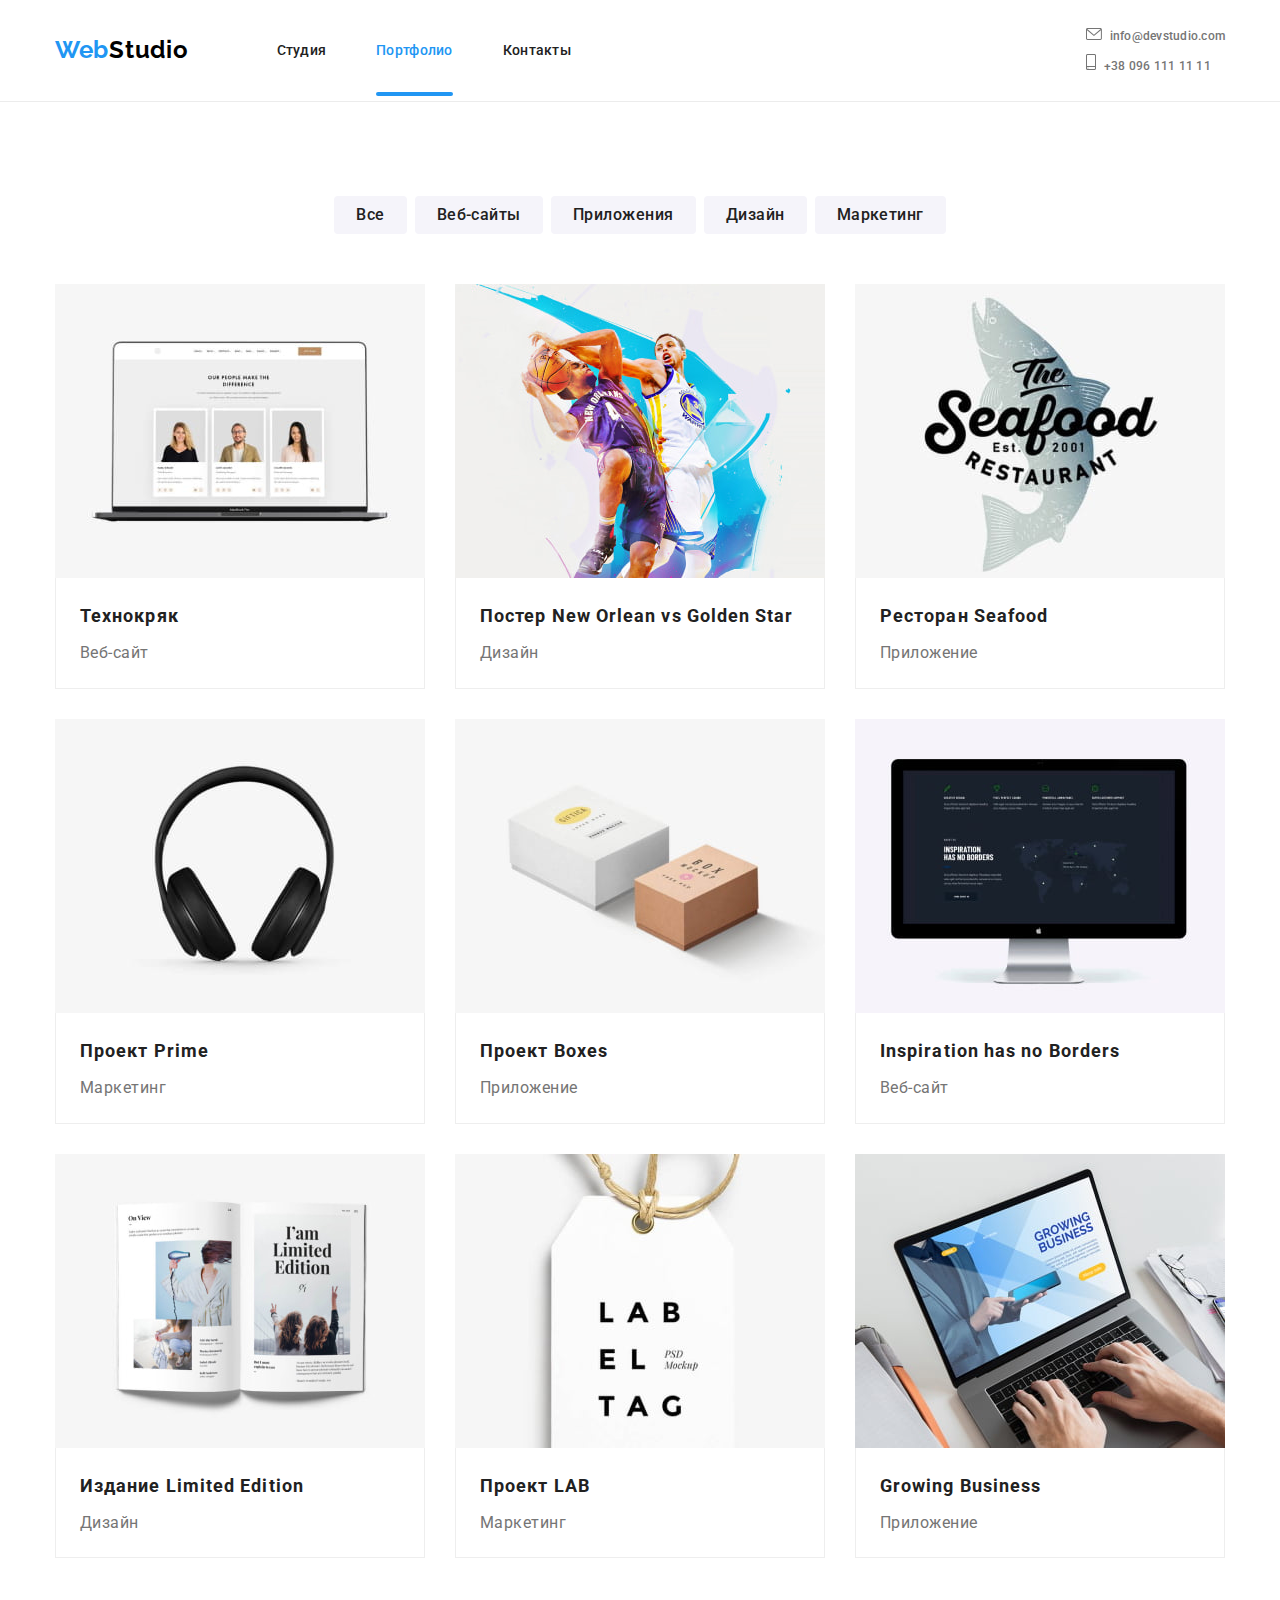
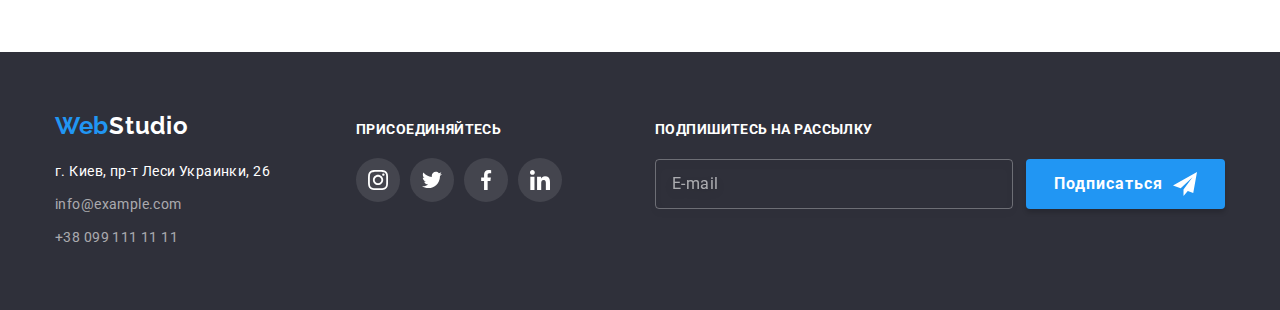
==== portfolio.html @ 7171bb5f "ададаптив и мобильное меню в header" ====
<!DOCTYPE html>
<html lang="ru">

<head>
    <meta charset="UTF-8">
    <meta http-equiv="X-UA-Compatible" content="IE=edge">
    <meta name="viewport" content="width=device-width, initial-scale=1.0">
    <title>WebStudio</title>
    <link rel="preconnect" href="https://fonts.gstatic.com">
    <link
        href="https://fonts.googleapis.com/css2?family=Oleo+Script&family=Raleway:wght@700&family=Roboto:wght@400;500;700;900&display=swap"
        rel="stylesheet">
    <link rel="stylesheet" href="https://cdnjs.cloudflare.com/ajax/libs/modern-normalize/1.0.0/modern-normalize.min.css" />
    <!-- <link rel="stylesheet" href="./css/normalize.css"> -->
    <!-- <link rel="stylesheet" href="./css/style.css"> -->
    <link rel="stylesheet" href="./css/main.min.css">
</head>

<body>
    <header class="header">
        <div class="container header__container">
            <nav class="header__nav">
                <a class="logo header__logo logo_theme_light link" href="/"><span class="logo__blue-part">Web</span>Studio</a>
                <ul class="menu list">
                    <li class="menu__item"><a class="menu__link link" href="./index.html">Студия</a></li>
                    <li class="menu__item"><a class="menu__link link menu__link_current" href="">Портфолио</a></li>
                    <li class="menu__item"><a class="menu__link link" href="">Контакты</a></li>
                </ul>
            </nav>
            <ul class="contacts list">
                <li class="contacts__item"><a class="contacts__mail-link link" href="mailto:info@devstudio.com">
                        <svg class="contacts__envelope-icon" width="16" height="12">
                            <use href="./img/sprite.svg#icon-envelope"></use>
                        </svg>info@devstudio.com</a>
                </li>
    
                <li class="contacts__item"><a class="contacts__tel-link link" href="tel:+380961111111">
                        <svg class="contacts__smartphone-icon" width="10" height="16px">
                            <use href="./img/sprite.svg#icon-smartphone"></use>
                        </svg>+38 096 111 11 11</a>
                </li>
            </ul>
        </div>
    </header>
    <main>
        <section class="portfolio-section section">
            <div class="container">
                <h1 class="visually-hidden">Наши работы</h1>
                <ul class="filtr-section-list list">
                    <li class="filtr-section-item"><button class="filtr-btn" type="button">Все</button></li>
                    <li class="filtr-section-item"><button class="filtr-btn" type="button">Веб-сайты</button></li>
                    <li class="filtr-section-item"><button class="filtr-btn" type="button">Приложения</button></li>
                    <li class="filtr-section-item"><button class="filtr-btn" type="button">Дизайн</button></li>
                    <li class="filtr-section-item"><button class="filtr-btn" type="button">Маркетинг</button></li>
                </ul>
                <ul class="portfolio-list list">
                    <li class="portfolio-item">                                        
                        <a class="portfolio-card-link link" href="">
                            <!--OVERLAY-->
                                <div class="portfolio-img-wrapper">
                                    <img class="portfolio-img" src="./img/laptopO.jpg" alt="laptop" width="370">
                                    <p class="overlay">Технокряк это современная площадка распространения коронавируса. Компании используют эту платформу для цифрового
                                    шпионажа и атак на защищённые сервера конкурентов.</p>
                                </div>
                                    <div class="portfolio-img-content">
                                        <h2 class="portfolio-img-title">Технокряк</h2>
                                        <p class="portfolio-img-text">Веб-сайт</p>
                                    </div>
                        </a>
                    </li>
                    <li class="portfolio-item">
                        <a class="portfolio-card-link link" href="">
                            <!--OVERLAY-->
                                <div class="portfolio-img-wrapper">
                                    <img class="portfolio-img" src="./img/basketO.jpg" alt="basketball" width="370">
                                    <p class="overlay">Технокряк это современная площадка распространения коронавируса. Компании используют эту платформу
                                    для цифрового шпионажа и атак на защищённые сервера конкурентов.</p>
                                </div>
                                    <div class="portfolio-img-content">
                                        <h2 class="portfolio-img-title">Постер New Orlean vs Golden Star</h2>
                                        <p class="portfolio-img-text">Дизайн</p>
                                    </div>
                        </a>
                    </li>
                    <li class="portfolio-item">
                        <a class="portfolio-card-link link" href="">
                            <!--OVERLAY-->
                                <div class="portfolio-img-wrapper">
                                    <img class="portfolio-img" src="./img/seafoodO.jpg" alt="restaurant seeafood" width="370">
                                    <p class="overlay">Технокряк это современная площадка распространения коронавируса. Компании используют эту платформу
                                        для цифрового шпионажа и атак на защищённые сервера конкурентов.</p>
                                </div>
                                    <div class="portfolio-img-content">
                                        <h2 class="portfolio-img-title">Ресторан Seafood</h2>
                                        <p class="portfolio-img-text">Приложение</p>
                                    </div>
                        </a>
                    </li>
                    <li class="portfolio-item">
                        <a class="portfolio-card-link link" href="">
                            <!--OVERLAY-->
                            <div class="portfolio-img-wrapper">
                                <img class="portfolio-img" src="./img/earphonesO.jpg" alt="earphones" width="370">
                                <p class="overlay">Технокряк это современная площадка распространения коронавируса. Компании используют эту платформу
                                    для цифрового шпионажа и атак на защищённые сервера конкурентов.</p>
                            </div>
                                <div class="portfolio-img-content">
                                    <h2 class="portfolio-img-title">Проект Prime</h2>
                                    <p class="portfolio-img-text">Маркетинг</p>
                                </div>
                        </a>
                    </li>
                    <li class="portfolio-item">
                        <a class="portfolio-card-link link" href="">
                            <!--OVERLAY-->
                            <div class="portfolio-img-wrapper">
                                <img class="portfolio-img" src="./img/box_projectO.jpg" alt="boxes" width="370">
                                <p class="overlay">Технокряк это современная площадка распространения коронавируса. Компании используют эту платформу
                                    для цифрового шпионажа и атак на защищённые сервера конкурентов.</p>
                            </div>
                                <div class="portfolio-img-content">
                                    <h2 class="portfolio-img-title">Проект Boxes</h2>
                                    <p class="portfolio-img-text">Приложение</p>
                                </div>
                        </a>
                    </li>
                    <li class="portfolio-item">
                        <a class="portfolio-card-link link" href="">
                            <!--OVERLAY-->
                            <div class="portfolio-img-wrapper">
                                <img class="portfolio-img" src="./img/monitorO.jpg" alt="monitor" width="370">
                                <p class="overlay">Технокряк это современная площадка распространения коронавируса. Компании используют эту платформу
                                    для цифрового шпионажа и атак на защищённые сервера конкурентов.</p>
                            </div>
                                <div class="portfolio-img-content">
                                    <h2 class="portfolio-img-title">Inspiration has no Borders</h2>
                                    <p class="portfolio-img-text">Веб-сайт</p>
                                </div>
                        </a>
                    </li>
                    <li class="portfolio-item">
                        <a class="portfolio-card-link link" href="">
                            <!--OVERLAY-->
                            <div class="portfolio-img-wrapper">
                                <img class="portfolio-img" src="./img/bookO.jpg" alt="book" width="370">
                                <p class="overlay">Технокряк это современная площадка распространения коронавируса. Компании используют эту платформу
                                    для цифрового шпионажа и атак на защищённые сервера конкурентов.</p>
                            </div>
                                <div class="portfolio-img-content">
                                    <h2 class="portfolio-img-title">Издание Limited Edition</h2>
                                    <p class="portfolio-img-text">Дизайн</p>
                                </div>
                        </a>
                    </li>
                    <li class="portfolio-item">
                        <a class="portfolio-card-link link" href="">
                            <!--OVERLAY-->
                            <div class="portfolio-img-wrapper">
                                <img class="portfolio-img" src="./img/labelO.jpg" alt="lable" width="370">
                                <p class="overlay">Технокряк это современная площадка распространения коронавируса. Компании используют эту платформу
                                    для цифрового шпионажа и атак на защищённые сервера конкурентов.</p>
                            </div>
                                <div class="portfolio-img-content">
                                    <h2 class="portfolio-img-title">Проект LAB</h2>
                                    <p class="portfolio-img-text">Маркетинг</p>
                                </div>
                        </a>
                    </li>
                    <li class="portfolio-item">
                        <a class="portfolio-card-link link" href="">
                            <!--OVERLAY-->
                            <div class="portfolio-img-wrapper">
                                <img class="portfolio-img" src="./img/laptop_typingO.jpg" alt="typing on laptop" width="370">
                                <p class="overlay">Технокряк это современная площадка распространения коронавируса. Компании используют эту платформу
                                    для цифрового шпионажа и атак на защищённые сервера конкурентов.</p>
                            </div>
                                <div class="portfolio-img-content">
                                    <h2 class="portfolio-img-title">Growing Business</h2>
                                    <p class="portfolio-img-text">Приложение</p>
                                </div>
                        </a>
                    </li>
                </ul>
            </div>
        </section>                     
    </main>
    <footer class="footer">
        <div class="footer__container container">
            <div class="footer__contacts">
                <a class="logo footer__logo logo_theme_dark link" href="/"><span class="logo__blue-part">Web</span>Studio</a>
                <address>
                    <p class="footer__adress-text">г. Киев, пр-т Леси Украинки, 26</p>
                    <ul class="list">
                        <li class="footer__list-item">
                            <a class="footer__contact-link link"
                                href="mailto:info@example.com">info@example.com</a>
                        </li>
                        <li class="footer-list-item">
                            <a class="footer__contact-link link" href="tel:+380991111111">+38 099 111 11 11</a>
                        </li>
                    </ul>
                </address>
            </div>
            <div class="footer__social-contacts">
                <p class="footer__join-text">Присоединяйтесь</p>
                <ul class="social-contacts  list">
                    <li class="social-contacts__item">
                        <a href="#" class="social-contacts__link social-contacts__link_theme_dark link">
                            <svg class="social-contacts__icon social-contacts__icon_theme_dark" width="20" height="20">
                                <use href="./img/sprite.svg#icon-instagram"></use>
                            </svg>
                        </a>
                    </li>
                    <li class="social-contacts__item">
                        <a href="#" class="social-contacts__link social-contacts__link_theme_dark link">
                            <svg class="social-contacts__icon social-contacts__icon_theme_dark" width="20" height="20">
                                <use href="./img/sprite.svg#icon-twitter"></use>
                            </svg>
                        </a>
                    </li>
                    <li class="social-contacts__item">
                        <a href="#" class="social-contacts__link social-contacts__link_theme_dark link">
                            <svg class="social-contacts__icon social-contacts__icon_theme_dark" width="20" height="20">
                                <use href="./img/sprite.svg#icon-facebook"></use>
                            </svg>
                        </a>
                    </li>
                    <li class="social-contacts__item">
                        <a href="#" class="social-contacts__link social-contacts__link_theme_dark link">
                            <svg class="social-contacts__icon social-contacts__icon_theme_dark" width="20" height="20">
                                <use href="./img/sprite.svg#icon-linkedin"></use>
                            </svg>
                        </a>
                    </li>
                </ul>
            </div>
            <!--FOOTER FORM-->
            <form class="footer__form">
                <div class="subscription-wraper">
                    <label class="subscription__title">Подпишитесь на рассылку
                        <input type="email" name="user-mail" class="subscription__input" placeholder="E-mail" required />
                    </label>
                </div>
                <button type="submit" class="subscription__btn">Подписаться
                    <svg class="subscription__btn-icon" width="24" height="24">
                        <use href="./img/sprite.svg#icon-send"></use>
                    </svg>
                </button>
            </form>
            <!--END FOOTER FORM-->
        </div>
    </footer>
</body>
</html>
---- css/style.css ----
/* :root {
  --main-font: "Roboto", sans-serif;
  --secondary-font: "Raleway", sans-serif;
  --main-text-color: #212121;
  --accent-color: #2196f3;
  --accent-button-backgroundcolor: #188ce8;
  --accent-background-color: #f5f4fa;
  --secondary-color: #ffffff;
  --secondary-gray-color: #757575;
  --icons-color: #afb1b8;
  --transition-duration: 250ms;
  --timing-function: cubic-bezier(0.4, 0, 0.2, 1);
} */
/* h1,
h2,
h3,
h4,
h5,
h6,
p {
  margin-top: 0;
  margin-bottom: 0;
}
ul,
ol {
  margin-top: 0;
  margin-bottom: 0;
  padding-left: 0;
}
img {
  display: block;
}
.list {
  list-style: none;
}
.link {
  text-decoration: none;
  display: inline-block;
} */
/* .container {
  width: 1200px;
  padding-left: 15px;
  padding-right: 15px;
  margin: 0 auto;
}
.section {
  padding-top: 94px;
  padding-bottom: 94px;
}

body {
  font-family: var(--main-font);
  color: var(--main-text-color);
} */

/* ========================== COMPONENTS ================ */
/* .common-title {
  font-weight: 700;
  font-size: 36px;
  line-height: 1.16;
  text-align: center;
  letter-spacing: 0.03em;
}
.visually-hidden {
  position: absolute;
  width: 1px;
  height: 1px;
  margin: -1px;
  border: 0;
  padding: 0;

  white-space: nowrap;
  clip-path: inset(100%);
  clip: rect(0 0 0 0);
  overflow: hidden;
} */
/* .social-list {
  display: flex;
  justify-content: space-between;
}
.social-list-icon {
  fill: var(--icons-color);
  transition-property: fill;
  transition-duration: var(--transition-duration);
  transition-timing-function: var(--timing-function);
}
.social-list-link {
  display: flex;
  justify-content: center;
  align-items: center;
  width: 44px;
  height: 44px;
  background-color: var(--secondary-color);
  border-radius: 50%;
  transition-property: background-color;
  transition-duration: var(--transition-duration);
  transition-timing-function: var(--timing-function);
} 
.social-list-link:hover,
.social-list-link:focus {
  background-color: var(--accent-color);
  outline: none;
}
.social-list-link:hover .social-list-icon,
.social-list-link:focus .social-list-icon {
  fill: var(--secondary-color);
} */
/* ========================== END COMPONENTS ============ */

/* ========================== HEADER ==================== */
/* .header {
  padding-top: 24px;
  padding-bottom: 25px;
}
.header-container {
  display: flex;
  justify-content: space-between;
}
.navigation {
  display: flex;
  align-items: center;
}
.menu {
  display: flex;
}
.contacts {
  display: flex;
  align-items: center;
  margin-left: auto;
}
.logo-link {
  font-family: var(--secondary-font);
  font-weight: 700;
  font-size: 26px;
  line-height: 1.19;
  letter-spacing: 0.03em;
  color: #000000;
  margin-right: 93px;
}
.logo-link .logo-blue-part {
  color: var(--accent-color);
}
.menu-item:not(:last-child) {
  margin-right: 50px;
}
.menu-link {
  position: relative;
  font-weight: 500;
  font-size: 14px;
  line-height: 1.14;
  letter-spacing: 0.02em;
  color: var(--main-text-color);
  transition-property: color;
  transition-duration: var(--transition-duration);
  transition-timing-function: var(--timing-function);
}

.menu-link:hover,
.menu-link:focus {
  color: var(--accent-color);
  outline: none;
}

.menu-link.current {
  color: var(--accent-color);
}
.menu-link.current::after {
  position: absolute;
  display: block;
  bottom: -33px;
  content: "";
  width: 100%;
  height: 4px;
  background: var(--accent-color);
  border-radius: 2px;
}
.contacts-item:not(:last-child) {
  margin-right: 50px;
}
.envelope-icon {
  fill: currentColor;
  margin-right: 10px;
}
.smartphone-icon {
  fill: currentColor;
  margin-right: 10px;
}
.mail-link:hover .envelope-icon,
.mail-link:focus .envelope-icon,
.tel-link:hover .smartphone-icon,
.tel-link:focus .smartphone-icon {
  fill: currentColor;
}

.mail-link,
.tel-link {
  font-weight: 500;
  font-size: 14px;
  line-height: 1.14;
  letter-spacing: 0.02em;
  color: var(--secondary-gray-color);
  transition-property: color;
  transition-duration: var(--transition-duration);
  transition-timing-function: var(--timing-function);
}

.mail-link:hover,
.mail-link:focus,
.tel-link:hover,
.tel-link:focus {
  color: var(--accent-color);
  outline: none;
}
.header {
  border-bottom: 1px solid #ececec;
} */
/* ======================== END HEADER ==================== */

/* ======================== HERO ========================== */
/* .hero {
  padding-top: 200px;
  padding-bottom: 200px;
  text-align: center;
  background-color: #2f303a;
  background-image: linear-gradient(
      rgba(47, 48, 58, 0.4),
      rgba(47, 48, 58, 0.4)
    ),
    url(../img/bg.jpg);
  background-size: cover;
}
.hero-title {
  font-weight: 900;
  font-size: 44px;
  line-height: 1.36;
  text-align: center;
  letter-spacing: 0.06em;
  text-transform: uppercase;
  color: var(--secondary-color);
  margin-bottom: 30px;
}
.hero-btn {
  display: inline-block;
  font-weight: 700;
  font-size: 16px;
  line-height: 1.87;
  letter-spacing: 0.06em;
  color: var(--secondary-color);
  background-color: var(--accent-color);
  cursor: pointer;
  padding: 10px 32px;
  border: none;
  border-radius: 4px;
  transition-property: background-color;
  transition-duration: var(--transition-duration);
  transition-timing-function: var(--timing-function);
}
.hero-btn:hover,
.hero-btn:focus {
  background-color: var(--accent-button-backgroundcolor);
  outline: none;
}  */
/* =========================END HERO========================== */
/* =========================BENEFITS========================== */
/* .benefits {
  padding-top: 94px;
  padding-bottom: 93px;
}
. {
  display: flex;
  justify-content: space-between;
}
.benefits-list-icons {
  display: flex;
  justify-content: center;
  align-items: center;
  height: 120px;
  background: var(--accent-background-color);
  border-radius: 4px;
  margin-bottom: 30px;
}

.benefits-list-item {
  max-width: 270px;
}
.benefits-subtitle {
  font-weight: 700;
  font-size: 14px;
  line-height: 1.14;
  letter-spacing: 0.03em;
  text-transform: uppercase;
  color: var(--main-text-color);
  margin-bottom: 10px;
}
.text {
  font-size: 14px;
  line-height: 1.71;
  letter-spacing: 0.03em;
  color: var(--secondary-gray-color);
} */
/* =========================END BENEFITS========================== */
/* ========================= ABOUT =============================== */

/* .about-section {
  padding-bottom: 94px;
}
.about-section-title {
  margin-bottom: 48px;
}
.about-section-list {
  display: flex;
  justify-content: space-between;
}
.about-section-item-wrapper {
  position: relative;
}
.about-section-img-text {
  position: absolute;
  width: 100%;
  height: 70px;
  right: 0;
  bottom: 0;
  padding: 27px 82px;
  background: rgba(47, 48, 58, 0.8);
  font-weight: bold;
  font-size: 14px;
  line-height: 1.14;
  text-align: center;
  letter-spacing: 0.03em;
  text-transform: uppercase;
  color: var(--secondary-color);
} */
/* ========================= END ABOUT ============================= */

/* ========================= TEAM ================================== */
/* .team {
  background: var(--accent-background-color);
}
.team-list {
  display: flex;
  flex-wrap: wrap;
  margin-left: -30px;
  margin-top: -30px;
}
.team-list-item {
  flex-basis: calc((100% - 120px) / 4);
  margin-left: 30px;
  margin-top: 30px;
  box-shadow: 0px 1px 3px rgba(0, 0, 0, 0.12), 0px 1px 1px rgba(0, 0, 0, 0.14),
    0px 2px 1px rgba(0, 0, 0, 0.2);
}
.team-title {
  margin-bottom: 50px;
}
.team-list-content {
  padding-left: 32px;
  padding-right: 32px;
  padding-top: 30px;
  padding-bottom: 30px;
  text-align: center;
  background: var(--secondary-color);
  box-shadow: 0px 1px 3px rgba(0, 0, 0, 0.12), 0px 1px 1px rgba(0, 0, 0, 0.14),
    0px 2px 1px rgba(0, 0, 0, 0.2);
  border-radius: 0px 0px 4px 4px;
}
.team-name {
  font-weight: 500;
  font-size: 16px;
  line-height: 1.18;
  letter-spacing: 0.03em;
  color: var(--main-text-color);
  margin-bottom: 10px;
}
.team-position {
  font-size: 16px;
  line-height: 1.18;
  letter-spacing: 0.03em;
  color: var(--secondary-gray-color);
  margin-bottom: 16px;
} */
/* ============================= END TEAM ======================= */

/* ==============================CLIENTS========================= */
/* .clients {
  padding-top: 94px;
  padding-bottom: 89px;
}
.clients-title {
  margin-bottom: 50px;
}
.clients-list {
  display: flex;
  justify-content: space-between;
}
.client-link {
  display: flex;
  justify-content: center;
  align-items: center;
  border: 1px solid #afb1b8;
  border-radius: 4px;
  width: 170px;
  height: 92px;
  transition-property: border;
  transition-duration: var(--transition-duration);
  transition-timing-function: var(--timing-function);
}
.client-icon {
  fill: var(--icons-color);
  transition-property: fill;
  transition-duration: var(--transition-duration);
  transition-timing-function: var(--timing-function);
}
.client-link:hover,
.client-link:focus {
  border: 1px solid var(--accent-color);
  outline: none;
}
.client-link:hover .client-icon,
.client-link:focus .client-icon {
  fill: var(--accent-color);
} */

/* ============================END CLIENTS======================= */
/* ============================= FOOTER ========================= */
/* footer {
  background: #2f303a;
  padding-top: 60px;
  padding-bottom: 60px;
}
.footer-container {
  display: flex;
  align-items: baseline;
}
.footer-logo-link {
  font-family: var(--secondary-font);
  font-weight: 700;
  font-size: 26px;
  line-height: 1.19;
  letter-spacing: 0.03em;
  color: var(--secondary-color);
  display: inline-block;
  margin-bottom: 20px;
}
.footer-logo-blue-part {
  color: var(--accent-color);
}
.adress-text {
  width: 231px;
  font-style: normal;
  font-size: 14px;
  line-height: 1.71;
  letter-spacing: 0.03em;
  color: var(--secondary-color);
  margin-bottom: 9px;
}
.footer-list-item:not(:last-child) {
  margin-bottom: 9px;
}

.footer-list-item-link {
  font-style: normal;
  font-weight: 400;
  font-size: 14px;
  line-height: 1.71;
  letter-spacing: 0.03em;
  color: rgba(255, 255, 255, 0.6);
  transition-property: color;
  transition-duration: var(--transition-duration);
  transition-timing-function: var(--timing-function);
}
.footer-list-item-link:hover,
.footer-list-item-link:focus {
  color: var(--accent-color);
}
.footer-contacts {
  margin-right: 70px;
}
.join {
  width: 206px;
  height: 80px;
  margin-right: 93px;
}
.join-text {
  font-weight: 700;
  font-size: 14px;
  line-height: 1.14;
  letter-spacing: 0.03em;
  text-transform: uppercase;
  color: var(--secondary-color);
  margin-bottom: 20px;
}
.join-icon {
  fill: var(--secondary-color);
}
.join-link {
  background-color: rgba(255, 255, 255, 0.1);
}
.join-list {
  display: flex;
  justify-content: space-between;
}
.join-list-item:not(:last-child) {
  margin-right: 10px;
}

/* ==============================FOOTER FORM============================== */
/* .subscription {
  display: flex;
  justify-content: flex-start;
  align-items: flex-end;
}
.subscription-title {
  font-weight: 700;
  font-size: 14px;
  line-height: 1.14;
  letter-spacing: 0.03em;
  text-transform: uppercase;
  color: var(--secondary-color);
}
.subscription-form-input {
  width: 358px;
  height: 50px;
  border: 1px solid rgba(255, 255, 255, 0.3);
  box-sizing: border-box;
  filter: drop-shadow(0px 4px 4px rgba(0, 0, 0, 0.15));
  border-radius: 4px;
  background-color: transparent;
  font-weight: normal;
  font-size: 16px;
  line-height: 1.25;
  letter-spacing: 0.03em;
  color: rgba(255, 255, 255, 0.6);
  padding: 15px 16px;
  margin-right: 12px;
  margin-top: 20px;
  transition: border-color var(--transition-duration) var(--timing-function);
}
.subscription-form-input::placeholder {
  font-weight: 400;
  font-size: 16px;
  line-height: 1.25;
  letter-spacing: 0.03em;
  color: rgba(255, 255, 255, 0.6);
}
.subscription-form-input:focus {
  border-color: var(--accent-color);
  outline: none;
}
.subscription-btn {
  display: flex;
  align-items: center;
  width: 200px;
  height: 50px;
  background: var(--accent-color);
  box-shadow: 0px 4px 4px rgba(0, 0, 0, 0.15);
  border-radius: 4px;
  font-weight: 700;
  font-size: 16px;
  line-height: 1.88;
  letter-spacing: 0.06em;
  color: var(--secondary-color);
  border: none;
  cursor: pointer;
  padding: 10px 28px;
  transform: background-color var(--transition-duration) var(--timing-function);
}
.subscription-btn:hover,
.subscription-btn:focus {
  background-color: var(--accent-button-backgroundcolor);
}
.subscription-btn-icon {
  margin-left: 10px;
  fill: currentColor;
} */
*/
/* ============================== END FOOTER ====================== */
/* ============================== STYLES FOR PORTFOLIO============= */
/* .filtr-section-list {
  display: flex;
  justify-content: center;
}
.filtr-section-item:not(:last-child) {
  margin-right: 8px;
}
.filtr-section-item {
  margin-bottom: 50px;
  transition-property: box-shadow;
  transition-duration: var(--transition-duration);
  transition-timing-function: var(--timing-function);
}
.portfolio-list {
  display: flex;
  flex-wrap: wrap;
  margin-left: -30px;
  margin-top: -30px;
}
.portfolio-item {
  flex-basis: calc((100% - 90px) / 3);
  margin-left: 30px;
  margin-top: 30px;
}
.filtr-btn {
  font-family: var(--main-font);
  font-weight: 500;
  font-size: 16px;
  line-height: 1.62;
  letter-spacing: 0.03em;
  background: var(--accent-background-color);
  color: var(--main-text-color);
  cursor: pointer;
  padding: 6px 22px;
  border: none;
  border-radius: 4px;
  transition-property: color;
  transition-duration: var(--transition-duration);
  transition-timing-function: var(--timing-function);
  transition-property: background-color;
  transition-duration: var(--transition-duration);
  transition-timing-function: var(--timing-function);
  transition-property: box-shadow;
  transition-duration: var(--transition-duration);
  transition-timing-function: var(--timing-function);
}
.filtr-btn:hover,
.filtr-btn:focus {
  background-color: var(--accent-color);
  color: var(--secondary-color);
  box-shadow: 0px 3px 1px rgba(0, 0, 0, 0.1), 0px 1px 2px rgba(0, 0, 0, 0.08),
    0px 2px 2px rgba(0, 0, 0, 0.12);
  outline: none;
}
.portfolio-img-title {
  font-family: var(--main-font);
  font-weight: 700;
  font-size: 18px;
  line-height: 2;
  letter-spacing: 0.06em;
  color: var(--main-text-color);
  margin-bottom: 4px;
}
.portfolio-img-text {
  font-family: var(--main-font);
  font-size: 16px;
  line-height: 1.87;
  letter-spacing: 0.03em;
  color: var(--secondary-gray-color);
}
.portfolio-img-content {
  padding: 20px 24px;
  background: var(--secondary-color);
  border: 1px solid #eeeeee;
  border-top: none;
}
.portfolio-card-link {
  transition-property: box-shadow;
  transition-duration: var(--transition-duration);
  transition-timing-function: var(--timing-function);
}
.portfolio-card-link:hover,
.portfolio-card-link:focus {
  box-shadow: 0px 1px 1px rgba(0, 0, 0, 0.12), 0px 4px 4px rgba(0, 0, 0, 0.06),
    1px 4px 6px rgba(0, 0, 0, 0.16);
  outline: none;
}
.overlay {
  position: absolute;
  top: 0;
  left: 0;
  width: 100%;
  height: 100%;
  background-color: var(--accent-color);
  padding: 63px 24px;
  font-family: var(--main-font);
  font-size: 18px;
  line-height: 1.56;
  letter-spacing: 0.03em;
  color: var(--secondary-color);
  overflow: auto;
  transform: translateY(100%);
  transition: transform var(--transition-duration) var(--timing-function);
}
.portfolio-img-wrapper {
  position: relative;
  overflow: hidden;
}
.portfolio-card-link:hover .overlay,
.portfolio-card-link:focus .overlay {
  transform: translateY(0%);
} */
/* ========================== END STYLES FOR PORTFOLIO================= */
/* ==============================MODAL WINDOWW========================= */
/* .backdrop {
  position: fixed;
  top: 0;
  left: 0;
  width: 100%;
  height: 100%;
  background: rgba(0, 0, 0, 0.2);
  z-index: 100;
  opacity: 1;
  transition: opacity var(--transition-duration) var(--timing-function),
    visibility var(--transition-duration) var(--timing-function);
}
.is-hidden {
  opacity: 0;
  visibility: hidden;
  pointer-events: none;
}
.is-hidden .modal {
  transform: translate(-50%, -50%) scale(0.8);
} */
/* .modal {
  position: absolute;
  top: 50%;
  left: 50%;
  transform: translate(-50%, -50%) scale(1);
  transition: transform var(--transition-duration) var(--timing-function);
  width: 528px;
  height: 581px;
  padding: 40px;
  background: var(--secondary-color);
  box-shadow: 0px 1px 3px rgba(0, 0, 0, 0.12), 0px 1px 1px rgba(0, 0, 0, 0.14),
    0px 2px 1px rgba(0, 0, 0, 0.2);
  border-radius: 4px;
}
.modal-close-btn {
  position: absolute;
  width: 30px;
  height: 30px;
  display: flex;
  justify-content: center;
  align-items: center;
  background: var(--secondary-color);
  border: 1px solid rgba(0, 0, 0, 0.1);
  border-radius: 50%;
  top: 8px;
  right: 8px;
  padding: 0px;
  cursor: pointer;
  transition: fill var(--transition-duration) var(--timing-function);
}
.modal-close-btn:hover,
.modal-close-btn:focus {
  fill: var(--accent-color);
} */
.modal-title {
  font-weight: bold;
  font-size: 20px;
  line-height: 1.15;
  text-align: center;
  letter-spacing: 0.03em;
  color: var(--main-text-color);
  margin-bottom: 12px;
}

.modal-form {
  display: flex;
  flex-direction: column;
}
.modal-form-field {
  font-weight: normal;
  font-size: 12px;
  line-height: 1.17;
  letter-spacing: 0.01em;
  color: var(--secondary-gray-color);
  margin-bottom: 10px;
}
.modal-form-input {
  width: 100%;
  height: 40px;
  border: 1px solid rgba(33, 33, 33, 0.2);
  border-radius: 4px;
  padding-left: 42px;
  transition: border-color var(--transition-duration) var(--timing-function);
}
.form-input-wrapper {
  position: relative;
  display: block;
  margin-top: 4px;
}
.form-field-icon {
  position: absolute;
  top: 50%;
  left: 12px;
  transform: translateY(-50%);
  transition: fill var(--transition-duration) var(--timing-function);
}
.modal-form-input:focus {
  border-color: var(--accent-color);
  outline: none;
}
.modal-form-input:focus + .form-field-icon {
  fill: var(--accent-color);
}
.modal-textarea {
  display: block;
  width: 100%;
  height: 120px;
  border: 1px solid rgba(33, 33, 33, 0.2);
  border-radius: 4px;
  resize: none;
  padding: 12px 16px;
  margin-top: 4px;
  margin-bottom: 20px;
  transition: border-color var(--transition-duration) var(--timing-function);
}
.modal-textarea::placeholder {
  color: rgba(117, 117, 117, 0.5);
  font-weight: normal;
  font-size: 14px;
  line-height: 1.14;
  letter-spacing: 0.01em;
}
.modal-textarea:focus {
  border-color: var(--accent-color);
  outline: none;
}
.modal-checkbox-policy::before {
  display: inline-block;
  vertical-align: middle;
  content: "";
  width: 16px;
  height: 15px;
  border: 2px solid var(--main-text-color);
  border-radius: 2px;
  cursor: pointer;
  margin-right: 8px;
  transition: border-color var(--transition-duration) var(--timing-function);
}
.modal-checkbox:checked + .modal-checkbox-policy::before {
  background-color: var(--accent-color);
  border-color: var(--accent-color);
  background-image: url("../img/icon_check.svg");
  background-size: contain;
  background-origin: border-box;
}
.modal-checkbox:focus + .modal-checkbox-policy::before {
  border-color: var(--accent-color);
}
.modal-checkbox-policy {
  font-weight: normal;
  font-size: 14px;
  line-height: 1.71;
  letter-spacing: 0.03em;
  color: var(--secondary-gray-color);
  margin-bottom: 30px;
}
.modal-checkbox-policy-link {
  color: var(--accent-color);
}
.modal-send-btn {
  align-self: center;
  width: 200px;
  height: 50px;
  padding: 10px 55px;
  font-weight: 700;
  font-size: 16px;
  line-height: 1.87;
  text-align: center;
  letter-spacing: 0.06em;
  color: var(--secondary-color);
  background: var(--accent-color);
  box-shadow: 0px 4px 4px rgba(0, 0, 0, 0.15);
  border-radius: 4px;
  border: none;
  cursor: pointer;
  transition-property: background-color;
  transition-duration: var(--transition-duration);
  transition-timing-function: var(--timing-function);
}
.modal-send-btn:hover,
.modal-send-btn:focus {
  background-color: var(--accent-button-backgroundcolor);
  outline: none;
}
---- css/main.min.css ----
:root{--main-font: "Roboto", sans-serif;--secondary-font: "Raleway", sans-serif;--main-text-color: #212121;--accent-color: #2196f3;--accent-button-backgroundcolor: #188ce8;--accent-background-color: #f5f4fa;--secondary-color: #ffffff;--secondary-gray-color: #757575;--icons-color: #afb1b8;--transition-duration: 250ms;--timing-function: cubic-bezier(0.4, 0, 0.2, 1)}.visually-hidden{position:absolute;width:1px;height:1px;margin:-1px;border:0;padding:0;white-space:nowrap;clip-path:inset(100%);clip:rect(0 0 0 0);overflow:hidden}h1,h2,h3,h4,h5,h6,p{margin-top:0;margin-bottom:0}ul,ol{margin-top:0;margin-bottom:0;padding-left:0}img{display:block}.list{list-style:none}.link{text-decoration:none;display:inline-block}.container{width:100%;padding-left:15px;padding-right:15px}@media screen and (min-width: 480px){.container{width:480px;margin:0 auto}}@media screen and (min-width: 768px){.container{width:768px}}@media screen and (min-width: 1200px){.container{width:1200px}}.section{padding-top:94px;padding-bottom:94px}body{font-family:var(--main-font);color:var(--main-text-color)}.common-title{font-weight:700;font-size:36px;line-height:1.16;text-align:center;letter-spacing:0.03em}.social-contacts{display:flex}.social-contacts__item:not(:last-child){margin-right:10px}.social-contacts__icon{transition-property:fill;transition-duration:var(--transition-duration);transition-timing-function:var(--timing-function)}.social-contacts__icon_theme_light{fill:var(--icons-color)}.social-contacts__icon_theme_dark{fill:var(--secondary-color)}.social-contacts__link:hover .social-contacts__icon,.social-contacts__link:focus .social-contacts__icon{fill:var(--secondary-color)}.social-contacts__link{display:flex;justify-content:center;align-items:center;width:44px;height:44px;border-radius:50%;transition-property:background-color;transition-duration:var(--transition-duration);transition-timing-function:var(--timing-function)}.social-contacts__link_theme_light{background-color:var(--secondary-color)}.social-contacts__link_theme_dark{background-color:rgba(255,255,255,0.1)}.social-contacts__link:hover,.social-contacts__link:focus{background-color:var(--accent-color);outline:none}.backdrop{position:fixed;top:0;left:0;width:100%;height:100%;background:rgba(0,0,0,0.2);z-index:100;opacity:1;transition:opacity var(--transition-duration) var(--timing-function),visibility var(--transition-duration) var(--timing-function)}.is-hidden{opacity:0;visibility:hidden;pointer-events:none}.is-hidden .modal{transform:translate(-50%, -50%) scale(0.8)}.modal{position:absolute;top:50%;left:50%;transform:translate(-50%, -50%) scale(1);transition:transform var(--transition-duration) var(--timing-function);width:528px;height:581px;padding:40px;background:var(--secondary-color);box-shadow:0px 1px 3px rgba(0,0,0,0.12),0px 1px 1px rgba(0,0,0,0.14),0px 2px 1px rgba(0,0,0,0.2);border-radius:4px}.modal__close-btn{position:absolute;width:30px;height:30px;display:flex;justify-content:center;align-items:center;background:var(--secondary-color);border:1px solid rgba(0,0,0,0.1);border-radius:50%;top:8px;right:8px;padding:0px;cursor:pointer;transition:fill var(--transition-duration) var(--timing-function)}.modal__close-btn:hover,.modal__close-btn:focus{fill:var(--accent-color)}.modal__title{font-weight:bold;font-size:20px;line-height:1.15;text-align:center;letter-spacing:0.03em;color:var(--main-text-color);margin-bottom:12px}.modal__form{display:flex;flex-direction:column}.modal__form-field{font-weight:normal;font-size:12px;line-height:1.17;letter-spacing:0.01em;color:var(--secondary-gray-color);margin-bottom:10px}.modal__input{width:100%;height:40px;border:1px solid rgba(33,33,33,0.2);border-radius:4px;padding-left:42px;transition:border-color var(--transition-duration) var(--timing-function)}.modal__input:focus{border-color:var(--accent-color);outline:none}.modal__input:focus+.form-field-icon{fill:var(--accent-color)}.modal__input-wrapper{position:relative;display:block;margin-top:4px}.modal__input-icon{position:absolute;top:50%;left:12px;transform:translateY(-50%);transition:fill var(--transition-duration) var(--timing-function)}.modal__textarea{display:block;width:100%;height:120px;border:1px solid rgba(33,33,33,0.2);border-radius:4px;resize:none;padding:12px 16px;margin-top:4px;margin-bottom:20px;transition:border-color var(--transition-duration) var(--timing-function)}.modal__textarea:focus{border-color:var(--accent-color);outline:none}.modal__textarea::placeholder{color:rgba(117,117,117,0.5);font-weight:normal;font-size:14px;line-height:1.14;letter-spacing:0.01em}.modal__checkbox-policy{font-weight:normal;font-size:14px;line-height:1.71;letter-spacing:0.03em;color:var(--secondary-gray-color);margin-bottom:30px}.modal__checkbox-policy::before{display:inline-block;vertical-align:middle;content:"";width:16px;height:15px;border:2px solid var(--main-text-color);border-radius:2px;cursor:pointer;margin-right:8px;transition:border-color var(--transition-duration) var(--timing-function)}.modal__checkbox:checked+.modal__checkbox-policy::before{background-color:var(--accent-color);border-color:var(--accent-color);background-image:url("../img/icon_check.svg");background-size:contain;background-origin:border-box}.modal__checkbox:focus+.modal__checkbox-policy::before{border-color:var(--accent-color)}.modal__policy-link{color:var(--accent-color)}@media screen and (max-width: 767px){.menu{display:none}}@media screen and (min-width: 768px){.menu{display:flex}}@media screen and (min-width: 768px){.menu__link{position:relative;font-weight:500;font-size:14px;line-height:1.14;letter-spacing:0.02em;color:var(--main-text-color);transition-property:color;transition-duration:var(--transition-duration);transition-timing-function:var(--timing-function)}.menu__link:hover,.menu__link:focus{color:var(--accent-color);outline:none}.menu__link_current{color:var(--accent-color)}.menu__link_current::after{position:absolute;left:0;bottom:-37px;display:block;content:"";width:100%;height:4px;background:var(--accent-color);border-radius:2px}}@media screen and (min-width: 768px){.menu__item:not(:last-child){margin-right:50px}}.logo{font-family:var(--secondary-font);font-weight:700;font-size:26px;line-height:1.19;letter-spacing:0.03em}.logo_theme_light{color:#000000}.logo_theme_dark{color:var(--secondary-color)}.logo .logo__blue-part{color:var(--accent-color)}@media screen and (min-width: 768px){.logo{font-family:var(--secondary-font);font-weight:700;font-size:24px;line-height:1.17;letter-spacing:0.03em}}@media screen and (max-width: 767px){.contacts{display:none}}@media screen and (min-width: 768px){.contacts__item:not(:last-child){margin-bottom:10px}}@media screen and (min-width: 768px){.contacts__envelope-icon{fill:currentColor;margin-right:8px}}@media screen and (min-width: 768px){.contacts__smartphone-icon{fill:currentColor;margin-right:8px}}@media screen and (min-width: 768px){.contacts__mail-link{font-weight:500;font-size:12px;line-height:1.17;letter-spacing:0.02em;color:var(--secondary-gray-color);transition-property:color;transition-duration:var(--transition-duration);transition-timing-function:var(--timing-function)}.contacts__mail-link:hover{color:var(--accent-color);outline:none}.contacts__mail-link:hover .envelope-icon{fill:currentColor}.contacts__mail-link:focus{color:var(--accent-color);outline:none}.contacts__mail-link:focus .envelope-icon{fill:currentColor}}@media screen and (min-width: 768px){.contacts__tel-link{font-weight:500;font-size:12px;line-height:1.17;letter-spacing:0.02em;color:var(--secondary-gray-color);transition-property:color;transition-duration:var(--transition-duration);transition-timing-function:var(--timing-function)}.contacts__tel-link:hover{color:var(--accent-color);outline:none}.contacts__tel-link:hover .smartphone-icon{fill:currentColor}.contacts__tel-link:focus{color:var(--accent-color);outline:none}.contacts__tel-link:focus .smartphone-icon{fill:currentColor}}.modal-btn{align-self:center;width:200px;height:50px;display:inline-block;font-weight:700;font-size:16px;line-height:1.87;letter-spacing:0.06em;color:var(--secondary-color);background-color:var(--accent-color);cursor:pointer;border:none;border-radius:4px;box-shadow:0px 4px 4px rgba(0,0,0,0.15);transition-property:background-color;transition-duration:var(--transition-duration);transition-timing-function:var(--timing-function)}.modal-btn:hover,.modal-btn:focus{background-color:var(--accent-button-backgroundcolor);outline:none}@media screen and (max-width: 767px){.mobile-menu{position:fixed;top:0;left:0;width:100vw;height:100vh;background-color:#ffffff;overflow:auto;opacity:0;visibility:hidden;pointer-events:none}.mobile-menu__container{position:relative;padding-top:48px;padding-bottom:48px;padding-left:25px}.mobile-menu__close-btn{position:absolute;top:10px;right:0;width:40px;height:40px;border:none;background-color:transparent;padding:0}.mobile-menu__close-btn:hover,.mobile-menu__close-btn:focus{fill:var(--accent-color)}.mobile-menu__link{font-style:normal;font-weight:500;font-size:40px;line-height:1.18;letter-spacing:0.02em;color:var(--main-text-color)}.mobile-menu__link_current{color:var(--accent-color)}.mobile-menu__item:not(:last-child){margin-bottom:32px}.mobile-menu__contacts{margin-top:302px}.mobile-menu__contacts-item:not(:last-child){margin-bottom:32px}.phone{font-style:normal;font-weight:500;font-size:34px;line-height:1.18;letter-spacing:0.02em;color:var(--accent-color)}.mail{font-style:normal;font-weight:500;font-size:24px;line-height:1.17;letter-spacing:0.02em;color:var(--secondary-gray-color)}.mobile-menu__social-networks{display:flex;margin-top:64px}.mobile-menu__social-networks-item:not(:last-child)::after{content:"";width:22px;height:0px;border:1px solid rgba(33,33,33,0.2);transform:rotate(90deg);margin-left:10px;margin-right:10px}.mobile-menu__social-networks-link{font-style:normal;font-weight:500;font-size:18px;line-height:1.22;letter-spacing:0.02em;color:var(--accent-color)}.mobile-menu.is-open{opacity:1;visibility:visible;pointer-events:auto}}@media screen and (min-width: 768px){.mobile-menu{display:none}}.header{border-bottom:1px solid #ececec}.header__container{display:flex;justify-content:space-between;align-items:center;padding-top:16px;padding-bottom:16px}.header__burger-btn{line-height:0;background-color:transparent;border:none;padding:0}@media screen and (min-width: 768px){.header__burger-btn{display:none}}@media screen and (min-width: 768px){.header__container{padding-top:26px;padding-bottom:26px}}@media screen and (min-width: 768px){.header__logo{margin-right:88px}}@media screen and (min-width: 768px){.header__nav{display:flex;align-items:center}}.hero{padding-top:200px;padding-bottom:200px;text-align:center;background-color:#2f303a;background-image:linear-gradient(rgba(47,48,58,0.4), rgba(47,48,58,0.4)),url(../img/bg.jpg);background-size:cover}.hero__title{font-weight:900;font-size:44px;line-height:1.36;text-align:center;letter-spacing:0.06em;text-transform:uppercase;color:var(--secondary-color);margin-bottom:30px}.benefits{padding-top:94px;padding-bottom:93px}.benefits__list{display:flex;justify-content:space-between}.benefits__icons{display:flex;justify-content:center;align-items:center;height:120px;background:var(--accent-background-color);border-radius:4px;margin-bottom:30px}.benefits__item{max-width:270px}.benefits__subtitle{font-weight:700;font-size:14px;line-height:1.14;letter-spacing:0.03em;text-transform:uppercase;color:var(--main-text-color);margin-bottom:10px}.benefits__text{font-size:14px;line-height:1.71;letter-spacing:0.03em;color:var(--secondary-gray-color)}.about{padding-bottom:94px}@media screen and (max-width: 1199px){.about{display:none}}.about__title{margin-bottom:48px}.about__list{display:flex;justify-content:space-between}.about-image__wrapper{position:relative}.about__img-caption{position:absolute;width:100%;height:70px;right:0;bottom:0;padding:27px 82px;background:rgba(47,48,58,0.8);font-weight:bold;font-size:14px;line-height:1.14;text-align:center;letter-spacing:0.03em;text-transform:uppercase;color:var(--secondary-color)}.team{background:var(--accent-background-color)}.team__list{display:flex;flex-wrap:wrap;margin-left:-30px;margin-top:-30px}.team__member{flex-basis:calc((100% - 120px) / 4);margin-left:30px;margin-top:30px;box-shadow:0px 1px 3px rgba(0,0,0,0.12),0px 1px 1px rgba(0,0,0,0.14),0px 2px 1px rgba(0,0,0,0.2)}.team__title{margin-bottom:50px}.team__information{padding-left:32px;padding-right:32px;padding-top:30px;padding-bottom:30px;text-align:center;background:var(--secondary-color);box-shadow:0px 1px 3px rgba(0,0,0,0.12),0px 1px 1px rgba(0,0,0,0.14),0px 2px 1px rgba(0,0,0,0.2);border-radius:0px 0px 4px 4px}.team__name{font-weight:500;font-size:16px;line-height:1.18;letter-spacing:0.03em;color:var(--main-text-color);margin-bottom:10px}.team__position{font-size:16px;line-height:1.18;letter-spacing:0.03em;color:var(--secondary-gray-color);margin-bottom:16px}.clients{padding-top:94px;padding-bottom:89px}.clients__title{margin-bottom:50px}.clients__list{display:flex;justify-content:space-between}.clients__link{display:flex;justify-content:center;align-items:center;border:1px solid #afb1b8;border-radius:4px;width:170px;height:92px;transition-property:border;transition-duration:var(--transition-duration);transition-timing-function:var(--timing-function)}.clients__link:hover,.clients__link:focus{border:1px solid var(--accent-color);outline:none}.clients__link:hover .clients__icon,.clients__link:focus .clients__icon{fill:var(--accent-color)}.clients__icon{fill:var(--icons-color);transition-property:fill;transition-duration:var(--transition-duration);transition-timing-function:var(--timing-function)}.footer{background:#2f303a;padding-top:60px;padding-bottom:60px}.footer__container{display:flex;align-items:baseline}.footer__logo{margin-bottom:20px}.footer__adress-text{width:231px;font-style:normal;font-size:14px;line-height:1.71;letter-spacing:0.03em;color:var(--secondary-color);margin-bottom:9px}.footer__list-item:not(:last-child){margin-bottom:9px}.footer__contact-link{font-style:normal;font-weight:400;font-size:14px;line-height:1.71;letter-spacing:0.03em;color:rgba(255,255,255,0.6);transition-property:color;transition-duration:var(--transition-duration);transition-timing-function:var(--timing-function)}.footer__contact-link:hover,.footer__contact-link:focus{color:var(--accent-color)}.footer__contacts{margin-right:70px}.footer__social-contacts{width:206px;height:80px;margin-right:93px}.footer__join-text{font-weight:700;font-size:14px;line-height:1.14;letter-spacing:0.03em;text-transform:uppercase;color:var(--secondary-color);margin-bottom:20px}.footer__form{display:flex;justify-content:flex-start;align-items:flex-end}.subscription__title{font-weight:700;font-size:14px;line-height:1.14;letter-spacing:0.03em;text-transform:uppercase;color:var(--secondary-color)}.subscription__input{width:358px;height:50px;border:1px solid rgba(255,255,255,0.3);box-sizing:border-box;filter:drop-shadow(0px 4px 4px rgba(0,0,0,0.15));border-radius:4px;background-color:transparent;font-weight:normal;font-size:16px;line-height:1.25;letter-spacing:0.03em;color:rgba(255,255,255,0.6);padding:15px 16px;margin-right:12px;margin-top:20px;transition:border-color var(--transition-duration) var(--timing-function)}.subscription__input::placeholder{font-weight:400;font-size:16px;line-height:1.25;letter-spacing:0.03em;color:rgba(255,255,255,0.6)}.subscription__input:focus{border-color:var(--accent-color);outline:none}.subscription__btn{display:flex;align-items:center;width:200px;height:50px;background:var(--accent-color);box-shadow:0px 4px 4px rgba(0,0,0,0.15);border-radius:4px;font-weight:700;font-size:16px;line-height:1.88;letter-spacing:0.06em;color:var(--secondary-color);border:none;cursor:pointer;padding:10px 28px;transform:background-color var(--transition-duration) var(--timing-function)}.subscription__btn:hover,.subscription__btn:focus{background-color:var(--accent-button-backgroundcolor)}.subscription__btn-icon{margin-left:10px;fill:currentColor}.filtr-section-list{display:flex;justify-content:center}.filtr-section-item:not(:last-child){margin-right:8px}.filtr-section-item{margin-bottom:50px;transition-property:box-shadow;transition-duration:var(--transition-duration);transition-timing-function:var(--timing-function)}.portfolio-list{display:flex;flex-wrap:wrap;margin-left:-30px;margin-top:-30px}.portfolio-item{flex-basis:calc((100% - 90px) / 3);margin-left:30px;margin-top:30px}.filtr-btn{font-family:var(--main-font);font-weight:500;font-size:16px;line-height:1.62;letter-spacing:0.03em;background:var(--accent-background-color);color:var(--main-text-color);cursor:pointer;padding:6px 22px;border:none;border-radius:4px;transition-property:color;transition-duration:var(--transition-duration);transition-timing-function:var(--timing-function);transition-property:background-color;transition-duration:var(--transition-duration);transition-timing-function:var(--timing-function);transition-property:box-shadow;transition-duration:var(--transition-duration);transition-timing-function:var(--timing-function)}.filtr-btn:hover,.filtr-btn:focus{background-color:var(--accent-color);color:var(--secondary-color);box-shadow:0px 3px 1px rgba(0,0,0,0.1),0px 1px 2px rgba(0,0,0,0.08),0px 2px 2px rgba(0,0,0,0.12);outline:none}.portfolio-img-title{font-family:var(--main-font);font-weight:700;font-size:18px;line-height:2;letter-spacing:0.06em;color:var(--main-text-color);margin-bottom:4px}.portfolio-img-text{font-family:var(--main-font);font-size:16px;line-height:1.87;letter-spacing:0.03em;color:var(--secondary-gray-color)}.portfolio-img-content{padding:20px 24px;background:var(--secondary-color);border:1px solid #eeeeee;border-top:none}.portfolio-card-link{transition-property:box-shadow;transition-duration:var(--transition-duration);transition-timing-function:var(--timing-function)}.portfolio-card-link:hover,.portfolio-card-link:focus{box-shadow:0px 1px 1px rgba(0,0,0,0.12),0px 4px 4px rgba(0,0,0,0.06),1px 4px 6px rgba(0,0,0,0.16);outline:none}.portfolio-card-link:hover .overlay,.portfolio-card-link:focus .overlay{transform:translateY(0%)}.overlay{position:absolute;top:0;left:0;width:100%;height:100%;background-color:var(--accent-color);padding:63px 24px;font-family:var(--main-font);font-size:18px;line-height:1.56;letter-spacing:0.03em;color:var(--secondary-color);overflow:auto;transform:translateY(100%);transition:transform var(--transition-duration) var(--timing-function)}.portfolio-img-wrapper{position:relative;overflow:hidden}
/*# sourceMappingURL=main.min.css.map */
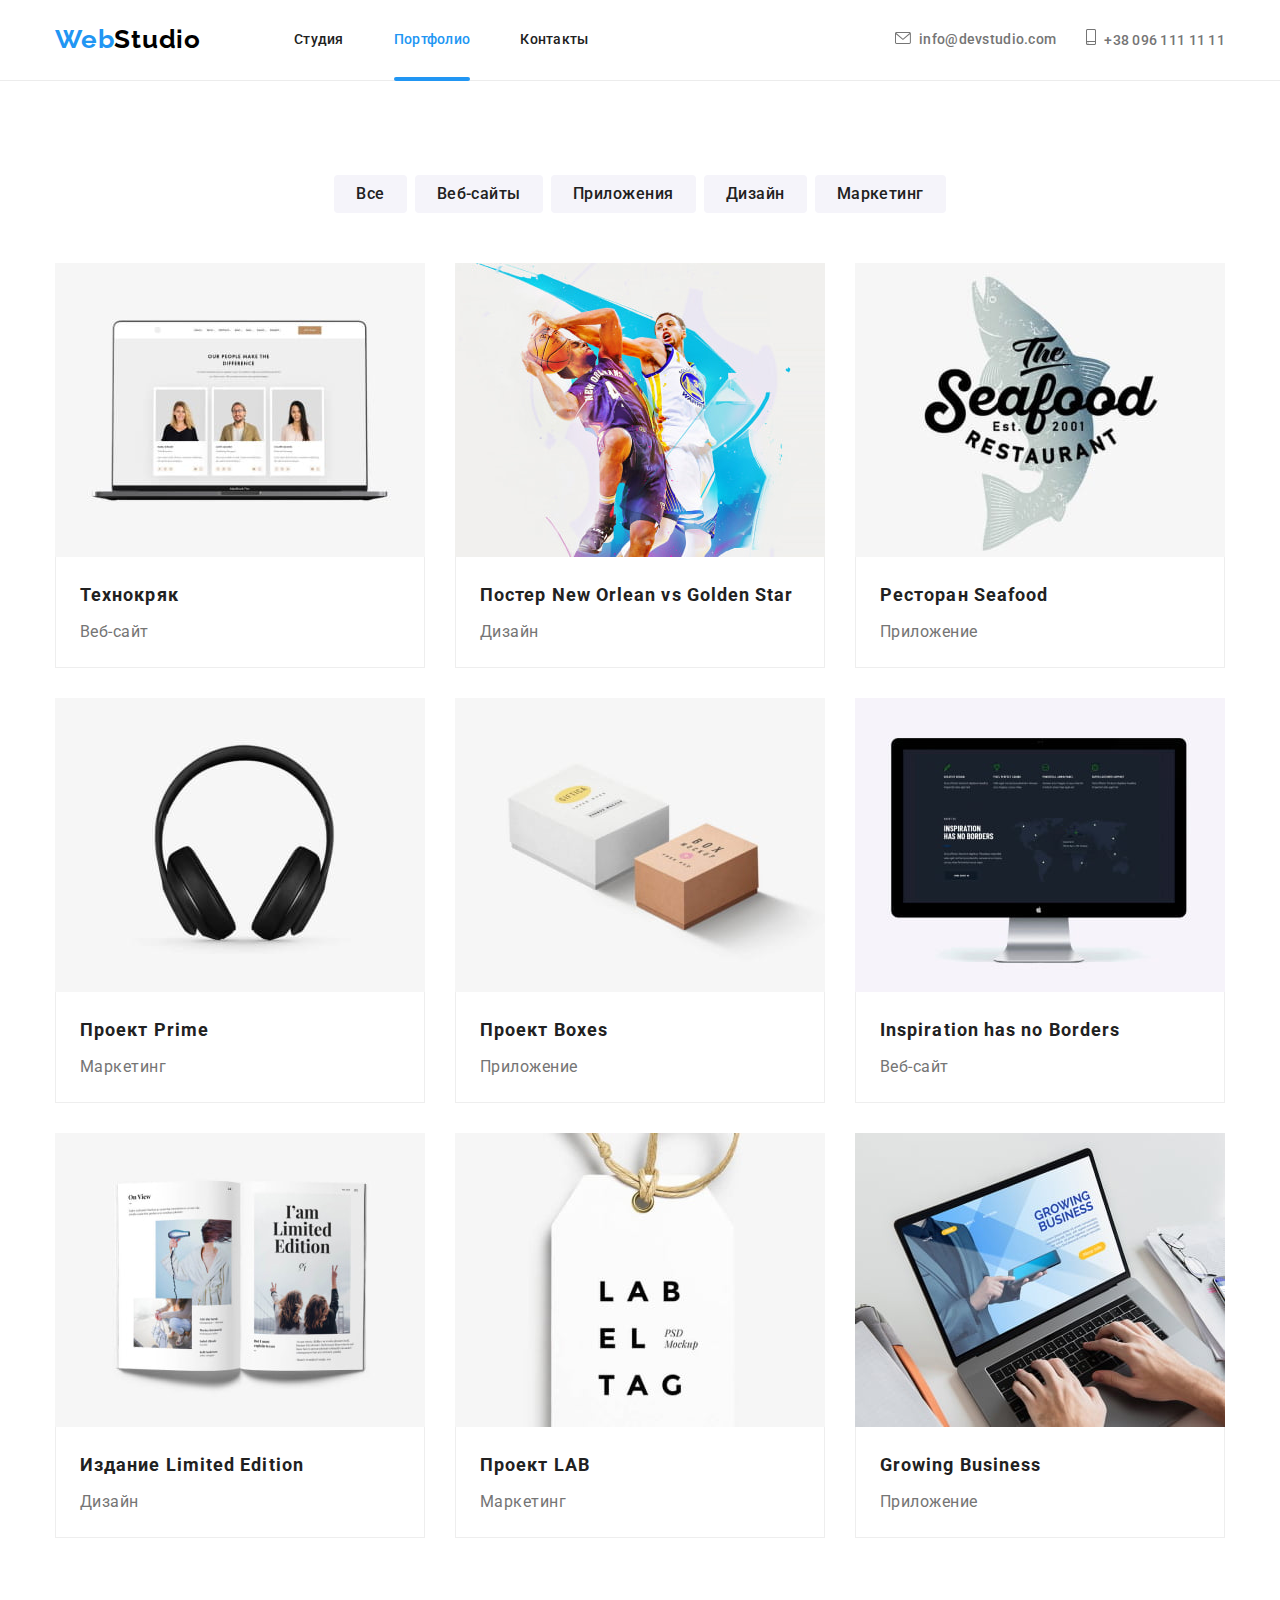
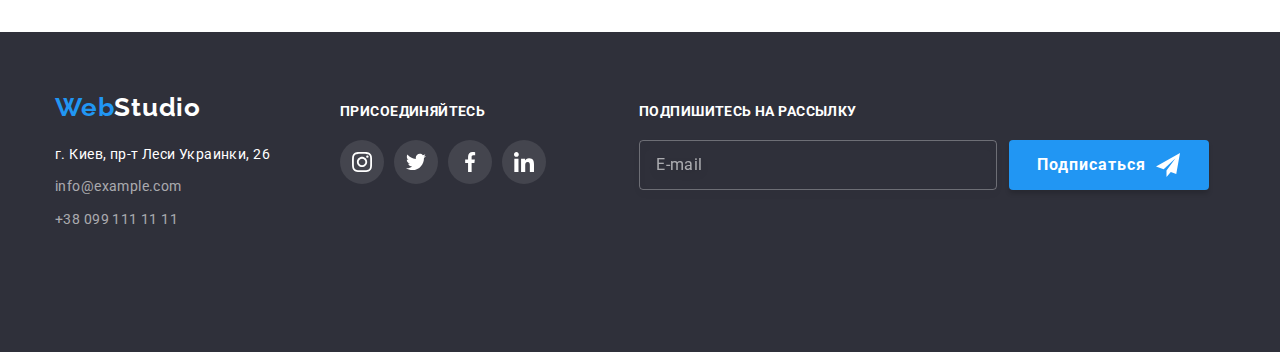
==== commit 59fcc29e: "index" ====
--- a/portfolio.html
+++ b/portfolio.html
@@ -10,7 +10,8 @@
     <link
         href="https://fonts.googleapis.com/css2?family=Oleo+Script&family=Raleway:wght@700&family=Roboto:wght@400;500;700;900&display=swap"
         rel="stylesheet">
-    <link rel="stylesheet" href="https://cdnjs.cloudflare.com/ajax/libs/modern-normalize/1.0.0/modern-normalize.min.css" />
+    <link rel="stylesheet"
+        href="https://cdnjs.cloudflare.com/ajax/libs/modern-normalize/1.0.0/modern-normalize.min.css" />
     <!-- <link rel="stylesheet" href="./css/normalize.css"> -->
     <!-- <link rel="stylesheet" href="./css/style.css"> -->
     <link rel="stylesheet" href="./css/main.min.css">
@@ -20,7 +21,8 @@
     <header class="header">
         <div class="container header__container">
             <nav class="header__nav">
-                <a class="logo header__logo logo_theme_light link" href="/"><span class="logo__blue-part">Web</span>Studio</a>
+                <a class="logo header__logo logo_theme_light link" href="/"><span
+                        class="logo__blue-part">Web</span>Studio</a>
                 <ul class="menu list">
                     <li class="menu__item"><a class="menu__link link" href="./index.html">Студия</a></li>
                     <li class="menu__item"><a class="menu__link link menu__link_current" href="">Портфолио</a></li>
@@ -33,7 +35,7 @@
                             <use href="./img/sprite.svg#icon-envelope"></use>
                         </svg>info@devstudio.com</a>
                 </li>
-    
+
                 <li class="contacts__item"><a class="contacts__tel-link link" href="tel:+380961111111">
                         <svg class="contacts__smartphone-icon" width="10" height="16px">
                             <use href="./img/sprite.svg#icon-smartphone"></use>
@@ -54,46 +56,50 @@
                     <li class="filtr-section-item"><button class="filtr-btn" type="button">Маркетинг</button></li>
                 </ul>
                 <ul class="portfolio-list list">
-                    <li class="portfolio-item">                                        
-                        <a class="portfolio-card-link link" href="">
-                            <!--OVERLAY-->
-                                <div class="portfolio-img-wrapper">
-                                    <img class="portfolio-img" src="./img/laptopO.jpg" alt="laptop" width="370">
-                                    <p class="overlay">Технокряк это современная площадка распространения коронавируса. Компании используют эту платформу для цифрового
+                    <li class="portfolio-item">
+                        <a class="portfolio-card-link link" href="">
+                            <!--OVERLAY-->
+                            <div class="portfolio-img-wrapper">
+                                <img class="portfolio-img" src="./img/laptopO.jpg" alt="laptop" width="370">
+                                <p class="overlay">Технокряк это современная площадка распространения коронавируса.
+                                    Компании используют эту платформу для цифрового
                                     шпионажа и атак на защищённые сервера конкурентов.</p>
-                                </div>
-                                    <div class="portfolio-img-content">
-                                        <h2 class="portfolio-img-title">Технокряк</h2>
-                                        <p class="portfolio-img-text">Веб-сайт</p>
-                                    </div>
-                        </a>
-                    </li>
-                    <li class="portfolio-item">
-                        <a class="portfolio-card-link link" href="">
-                            <!--OVERLAY-->
-                                <div class="portfolio-img-wrapper">
-                                    <img class="portfolio-img" src="./img/basketO.jpg" alt="basketball" width="370">
-                                    <p class="overlay">Технокряк это современная площадка распространения коронавируса. Компании используют эту платформу
-                                    для цифрового шпионажа и атак на защищённые сервера конкурентов.</p>
-                                </div>
-                                    <div class="portfolio-img-content">
-                                        <h2 class="portfolio-img-title">Постер New Orlean vs Golden Star</h2>
-                                        <p class="portfolio-img-text">Дизайн</p>
-                                    </div>
-                        </a>
-                    </li>
-                    <li class="portfolio-item">
-                        <a class="portfolio-card-link link" href="">
-                            <!--OVERLAY-->
-                                <div class="portfolio-img-wrapper">
-                                    <img class="portfolio-img" src="./img/seafoodO.jpg" alt="restaurant seeafood" width="370">
-                                    <p class="overlay">Технокряк это современная площадка распространения коронавируса. Компании используют эту платформу
-                                        для цифрового шпионажа и атак на защищённые сервера конкурентов.</p>
-                                </div>
-                                    <div class="portfolio-img-content">
-                                        <h2 class="portfolio-img-title">Ресторан Seafood</h2>
-                                        <p class="portfolio-img-text">Приложение</p>
-                                    </div>
+                            </div>
+                            <div class="portfolio-img-content">
+                                <h2 class="portfolio-img-title">Технокряк</h2>
+                                <p class="portfolio-img-text">Веб-сайт</p>
+                            </div>
+                        </a>
+                    </li>
+                    <li class="portfolio-item">
+                        <a class="portfolio-card-link link" href="">
+                            <!--OVERLAY-->
+                            <div class="portfolio-img-wrapper">
+                                <img class="portfolio-img" src="./img/basketO.jpg" alt="basketball" width="370">
+                                <p class="overlay">Технокряк это современная площадка распространения коронавируса.
+                                    Компании используют эту платформу
+                                    для цифрового шпионажа и атак на защищённые сервера конкурентов.</p>
+                            </div>
+                            <div class="portfolio-img-content">
+                                <h2 class="portfolio-img-title">Постер New Orlean vs Golden Star</h2>
+                                <p class="portfolio-img-text">Дизайн</p>
+                            </div>
+                        </a>
+                    </li>
+                    <li class="portfolio-item">
+                        <a class="portfolio-card-link link" href="">
+                            <!--OVERLAY-->
+                            <div class="portfolio-img-wrapper">
+                                <img class="portfolio-img" src="./img/seafoodO.jpg" alt="restaurant seeafood"
+                                    width="370">
+                                <p class="overlay">Технокряк это современная площадка распространения коронавируса.
+                                    Компании используют эту платформу
+                                    для цифрового шпионажа и атак на защищённые сервера конкурентов.</p>
+                            </div>
+                            <div class="portfolio-img-content">
+                                <h2 class="portfolio-img-title">Ресторан Seafood</h2>
+                                <p class="portfolio-img-text">Приложение</p>
+                            </div>
                         </a>
                     </li>
                     <li class="portfolio-item">
@@ -101,13 +107,14 @@
                             <!--OVERLAY-->
                             <div class="portfolio-img-wrapper">
                                 <img class="portfolio-img" src="./img/earphonesO.jpg" alt="earphones" width="370">
-                                <p class="overlay">Технокряк это современная площадка распространения коронавируса. Компании используют эту платформу
-                                    для цифрового шпионажа и атак на защищённые сервера конкурентов.</p>
-                            </div>
-                                <div class="portfolio-img-content">
-                                    <h2 class="portfolio-img-title">Проект Prime</h2>
-                                    <p class="portfolio-img-text">Маркетинг</p>
-                                </div>
+                                <p class="overlay">Технокряк это современная площадка распространения коронавируса.
+                                    Компании используют эту платформу
+                                    для цифрового шпионажа и атак на защищённые сервера конкурентов.</p>
+                            </div>
+                            <div class="portfolio-img-content">
+                                <h2 class="portfolio-img-title">Проект Prime</h2>
+                                <p class="portfolio-img-text">Маркетинг</p>
+                            </div>
                         </a>
                     </li>
                     <li class="portfolio-item">
@@ -115,13 +122,14 @@
                             <!--OVERLAY-->
                             <div class="portfolio-img-wrapper">
                                 <img class="portfolio-img" src="./img/box_projectO.jpg" alt="boxes" width="370">
-                                <p class="overlay">Технокряк это современная площадка распространения коронавируса. Компании используют эту платформу
-                                    для цифрового шпионажа и атак на защищённые сервера конкурентов.</p>
-                            </div>
-                                <div class="portfolio-img-content">
-                                    <h2 class="portfolio-img-title">Проект Boxes</h2>
-                                    <p class="portfolio-img-text">Приложение</p>
-                                </div>
+                                <p class="overlay">Технокряк это современная площадка распространения коронавируса.
+                                    Компании используют эту платформу
+                                    для цифрового шпионажа и атак на защищённые сервера конкурентов.</p>
+                            </div>
+                            <div class="portfolio-img-content">
+                                <h2 class="portfolio-img-title">Проект Boxes</h2>
+                                <p class="portfolio-img-text">Приложение</p>
+                            </div>
                         </a>
                     </li>
                     <li class="portfolio-item">
@@ -129,13 +137,14 @@
                             <!--OVERLAY-->
                             <div class="portfolio-img-wrapper">
                                 <img class="portfolio-img" src="./img/monitorO.jpg" alt="monitor" width="370">
-                                <p class="overlay">Технокряк это современная площадка распространения коронавируса. Компании используют эту платформу
-                                    для цифрового шпионажа и атак на защищённые сервера конкурентов.</p>
-                            </div>
-                                <div class="portfolio-img-content">
-                                    <h2 class="portfolio-img-title">Inspiration has no Borders</h2>
-                                    <p class="portfolio-img-text">Веб-сайт</p>
-                                </div>
+                                <p class="overlay">Технокряк это современная площадка распространения коронавируса.
+                                    Компании используют эту платформу
+                                    для цифрового шпионажа и атак на защищённые сервера конкурентов.</p>
+                            </div>
+                            <div class="portfolio-img-content">
+                                <h2 class="portfolio-img-title">Inspiration has no Borders</h2>
+                                <p class="portfolio-img-text">Веб-сайт</p>
+                            </div>
                         </a>
                     </li>
                     <li class="portfolio-item">
@@ -143,13 +152,14 @@
                             <!--OVERLAY-->
                             <div class="portfolio-img-wrapper">
                                 <img class="portfolio-img" src="./img/bookO.jpg" alt="book" width="370">
-                                <p class="overlay">Технокряк это современная площадка распространения коронавируса. Компании используют эту платформу
-                                    для цифрового шпионажа и атак на защищённые сервера конкурентов.</p>
-                            </div>
-                                <div class="portfolio-img-content">
-                                    <h2 class="portfolio-img-title">Издание Limited Edition</h2>
-                                    <p class="portfolio-img-text">Дизайн</p>
-                                </div>
+                                <p class="overlay">Технокряк это современная площадка распространения коронавируса.
+                                    Компании используют эту платформу
+                                    для цифрового шпионажа и атак на защищённые сервера конкурентов.</p>
+                            </div>
+                            <div class="portfolio-img-content">
+                                <h2 class="portfolio-img-title">Издание Limited Edition</h2>
+                                <p class="portfolio-img-text">Дизайн</p>
+                            </div>
                         </a>
                     </li>
                     <li class="portfolio-item">
@@ -157,43 +167,46 @@
                             <!--OVERLAY-->
                             <div class="portfolio-img-wrapper">
                                 <img class="portfolio-img" src="./img/labelO.jpg" alt="lable" width="370">
-                                <p class="overlay">Технокряк это современная площадка распространения коронавируса. Компании используют эту платформу
-                                    для цифрового шпионажа и атак на защищённые сервера конкурентов.</p>
-                            </div>
-                                <div class="portfolio-img-content">
-                                    <h2 class="portfolio-img-title">Проект LAB</h2>
-                                    <p class="portfolio-img-text">Маркетинг</p>
-                                </div>
-                        </a>
-                    </li>
-                    <li class="portfolio-item">
-                        <a class="portfolio-card-link link" href="">
-                            <!--OVERLAY-->
-                            <div class="portfolio-img-wrapper">
-                                <img class="portfolio-img" src="./img/laptop_typingO.jpg" alt="typing on laptop" width="370">
-                                <p class="overlay">Технокряк это современная площадка распространения коронавируса. Компании используют эту платформу
-                                    для цифрового шпионажа и атак на защищённые сервера конкурентов.</p>
-                            </div>
-                                <div class="portfolio-img-content">
-                                    <h2 class="portfolio-img-title">Growing Business</h2>
-                                    <p class="portfolio-img-text">Приложение</p>
-                                </div>
+                                <p class="overlay">Технокряк это современная площадка распространения коронавируса.
+                                    Компании используют эту платформу
+                                    для цифрового шпионажа и атак на защищённые сервера конкурентов.</p>
+                            </div>
+                            <div class="portfolio-img-content">
+                                <h2 class="portfolio-img-title">Проект LAB</h2>
+                                <p class="portfolio-img-text">Маркетинг</p>
+                            </div>
+                        </a>
+                    </li>
+                    <li class="portfolio-item">
+                        <a class="portfolio-card-link link" href="">
+                            <!--OVERLAY-->
+                            <div class="portfolio-img-wrapper">
+                                <img class="portfolio-img" src="./img/laptop_typingO.jpg" alt="typing on laptop"
+                                    width="370">
+                                <p class="overlay">Технокряк это современная площадка распространения коронавируса.
+                                    Компании используют эту платформу
+                                    для цифрового шпионажа и атак на защищённые сервера конкурентов.</p>
+                            </div>
+                            <div class="portfolio-img-content">
+                                <h2 class="portfolio-img-title">Growing Business</h2>
+                                <p class="portfolio-img-text">Приложение</p>
+                            </div>
                         </a>
                     </li>
                 </ul>
             </div>
-        </section>                     
+        </section>
     </main>
     <footer class="footer">
         <div class="footer__container container">
             <div class="footer__contacts">
-                <a class="logo footer__logo logo_theme_dark link" href="/"><span class="logo__blue-part">Web</span>Studio</a>
+                <a class="logo footer__logo logo_theme_dark link" href="/"><span
+                        class="logo__blue-part">Web</span>Studio</a>
                 <address>
                     <p class="footer__adress-text">г. Киев, пр-т Леси Украинки, 26</p>
                     <ul class="list">
                         <li class="footer__list-item">
-                            <a class="footer__contact-link link"
-                                href="mailto:info@example.com">info@example.com</a>
+                            <a class="footer__contact-link link" href="mailto:info@example.com">info@example.com</a>
                         </li>
                         <li class="footer-list-item">
                             <a class="footer__contact-link link" href="tel:+380991111111">+38 099 111 11 11</a>
@@ -238,7 +251,8 @@
             <form class="footer__form">
                 <div class="subscription-wraper">
                     <label class="subscription__title">Подпишитесь на рассылку
-                        <input type="email" name="user-mail" class="subscription__input" placeholder="E-mail" required />
+                        <input type="email" name="user-mail" class="subscription__input" placeholder="E-mail"
+                            required />
                     </label>
                 </div>
                 <button type="submit" class="subscription__btn">Подписаться
@@ -251,4 +265,5 @@
         </div>
     </footer>
 </body>
+
 </html>--- a/css/main.min.css
+++ b/css/main.min.css
@@ -1,2 +1,2 @@
-:root{--main-font: "Roboto", sans-serif;--secondary-font: "Raleway", sans-serif;--main-text-color: #212121;--accent-color: #2196f3;--accent-button-backgroundcolor: #188ce8;--accent-background-color: #f5f4fa;--secondary-color: #ffffff;--secondary-gray-color: #757575;--icons-color: #afb1b8;--transition-duration: 250ms;--timing-function: cubic-bezier(0.4, 0, 0.2, 1)}.visually-hidden{position:absolute;width:1px;height:1px;margin:-1px;border:0;padding:0;white-space:nowrap;clip-path:inset(100%);clip:rect(0 0 0 0);overflow:hidden}h1,h2,h3,h4,h5,h6,p{margin-top:0;margin-bottom:0}ul,ol{margin-top:0;margin-bottom:0;padding-left:0}img{display:block}.list{list-style:none}.link{text-decoration:none;display:inline-block}.container{width:100%;padding-left:15px;padding-right:15px}@media screen and (min-width: 480px){.container{width:480px;margin:0 auto}}@media screen and (min-width: 768px){.container{width:768px}}@media screen and (min-width: 1200px){.container{width:1200px}}.section{padding-top:94px;padding-bottom:94px}body{font-family:var(--main-font);color:var(--main-text-color)}.common-title{font-weight:700;font-size:36px;line-height:1.16;text-align:center;letter-spacing:0.03em}.social-contacts{display:flex}.social-contacts__item:not(:last-child){margin-right:10px}.social-contacts__icon{transition-property:fill;transition-duration:var(--transition-duration);transition-timing-function:var(--timing-function)}.social-contacts__icon_theme_light{fill:var(--icons-color)}.social-contacts__icon_theme_dark{fill:var(--secondary-color)}.social-contacts__link:hover .social-contacts__icon,.social-contacts__link:focus .social-contacts__icon{fill:var(--secondary-color)}.social-contacts__link{display:flex;justify-content:center;align-items:center;width:44px;height:44px;border-radius:50%;transition-property:background-color;transition-duration:var(--transition-duration);transition-timing-function:var(--timing-function)}.social-contacts__link_theme_light{background-color:var(--secondary-color)}.social-contacts__link_theme_dark{background-color:rgba(255,255,255,0.1)}.social-contacts__link:hover,.social-contacts__link:focus{background-color:var(--accent-color);outline:none}.backdrop{position:fixed;top:0;left:0;width:100%;height:100%;background:rgba(0,0,0,0.2);z-index:100;opacity:1;transition:opacity var(--transition-duration) var(--timing-function),visibility var(--transition-duration) var(--timing-function)}.is-hidden{opacity:0;visibility:hidden;pointer-events:none}.is-hidden .modal{transform:translate(-50%, -50%) scale(0.8)}.modal{position:absolute;top:50%;left:50%;transform:translate(-50%, -50%) scale(1);transition:transform var(--transition-duration) var(--timing-function);width:528px;height:581px;padding:40px;background:var(--secondary-color);box-shadow:0px 1px 3px rgba(0,0,0,0.12),0px 1px 1px rgba(0,0,0,0.14),0px 2px 1px rgba(0,0,0,0.2);border-radius:4px}.modal__close-btn{position:absolute;width:30px;height:30px;display:flex;justify-content:center;align-items:center;background:var(--secondary-color);border:1px solid rgba(0,0,0,0.1);border-radius:50%;top:8px;right:8px;padding:0px;cursor:pointer;transition:fill var(--transition-duration) var(--timing-function)}.modal__close-btn:hover,.modal__close-btn:focus{fill:var(--accent-color)}.modal__title{font-weight:bold;font-size:20px;line-height:1.15;text-align:center;letter-spacing:0.03em;color:var(--main-text-color);margin-bottom:12px}.modal__form{display:flex;flex-direction:column}.modal__form-field{font-weight:normal;font-size:12px;line-height:1.17;letter-spacing:0.01em;color:var(--secondary-gray-color);margin-bottom:10px}.modal__input{width:100%;height:40px;border:1px solid rgba(33,33,33,0.2);border-radius:4px;padding-left:42px;transition:border-color var(--transition-duration) var(--timing-function)}.modal__input:focus{border-color:var(--accent-color);outline:none}.modal__input:focus+.form-field-icon{fill:var(--accent-color)}.modal__input-wrapper{position:relative;display:block;margin-top:4px}.modal__input-icon{position:absolute;top:50%;left:12px;transform:translateY(-50%);transition:fill var(--transition-duration) var(--timing-function)}.modal__textarea{display:block;width:100%;height:120px;border:1px solid rgba(33,33,33,0.2);border-radius:4px;resize:none;padding:12px 16px;margin-top:4px;margin-bottom:20px;transition:border-color var(--transition-duration) var(--timing-function)}.modal__textarea:focus{border-color:var(--accent-color);outline:none}.modal__textarea::placeholder{color:rgba(117,117,117,0.5);font-weight:normal;font-size:14px;line-height:1.14;letter-spacing:0.01em}.modal__checkbox-policy{font-weight:normal;font-size:14px;line-height:1.71;letter-spacing:0.03em;color:var(--secondary-gray-color);margin-bottom:30px}.modal__checkbox-policy::before{display:inline-block;vertical-align:middle;content:"";width:16px;height:15px;border:2px solid var(--main-text-color);border-radius:2px;cursor:pointer;margin-right:8px;transition:border-color var(--transition-duration) var(--timing-function)}.modal__checkbox:checked+.modal__checkbox-policy::before{background-color:var(--accent-color);border-color:var(--accent-color);background-image:url("../img/icon_check.svg");background-size:contain;background-origin:border-box}.modal__checkbox:focus+.modal__checkbox-policy::before{border-color:var(--accent-color)}.modal__policy-link{color:var(--accent-color)}@media screen and (max-width: 767px){.menu{display:none}}@media screen and (min-width: 768px){.menu{display:flex}}@media screen and (min-width: 768px){.menu__link{position:relative;font-weight:500;font-size:14px;line-height:1.14;letter-spacing:0.02em;color:var(--main-text-color);transition-property:color;transition-duration:var(--transition-duration);transition-timing-function:var(--timing-function)}.menu__link:hover,.menu__link:focus{color:var(--accent-color);outline:none}.menu__link_current{color:var(--accent-color)}.menu__link_current::after{position:absolute;left:0;bottom:-37px;display:block;content:"";width:100%;height:4px;background:var(--accent-color);border-radius:2px}}@media screen and (min-width: 768px){.menu__item:not(:last-child){margin-right:50px}}.logo{font-family:var(--secondary-font);font-weight:700;font-size:26px;line-height:1.19;letter-spacing:0.03em}.logo_theme_light{color:#000000}.logo_theme_dark{color:var(--secondary-color)}.logo .logo__blue-part{color:var(--accent-color)}@media screen and (min-width: 768px){.logo{font-family:var(--secondary-font);font-weight:700;font-size:24px;line-height:1.17;letter-spacing:0.03em}}@media screen and (max-width: 767px){.contacts{display:none}}@media screen and (min-width: 768px){.contacts__item:not(:last-child){margin-bottom:10px}}@media screen and (min-width: 768px){.contacts__envelope-icon{fill:currentColor;margin-right:8px}}@media screen and (min-width: 768px){.contacts__smartphone-icon{fill:currentColor;margin-right:8px}}@media screen and (min-width: 768px){.contacts__mail-link{font-weight:500;font-size:12px;line-height:1.17;letter-spacing:0.02em;color:var(--secondary-gray-color);transition-property:color;transition-duration:var(--transition-duration);transition-timing-function:var(--timing-function)}.contacts__mail-link:hover{color:var(--accent-color);outline:none}.contacts__mail-link:hover .envelope-icon{fill:currentColor}.contacts__mail-link:focus{color:var(--accent-color);outline:none}.contacts__mail-link:focus .envelope-icon{fill:currentColor}}@media screen and (min-width: 768px){.contacts__tel-link{font-weight:500;font-size:12px;line-height:1.17;letter-spacing:0.02em;color:var(--secondary-gray-color);transition-property:color;transition-duration:var(--transition-duration);transition-timing-function:var(--timing-function)}.contacts__tel-link:hover{color:var(--accent-color);outline:none}.contacts__tel-link:hover .smartphone-icon{fill:currentColor}.contacts__tel-link:focus{color:var(--accent-color);outline:none}.contacts__tel-link:focus .smartphone-icon{fill:currentColor}}.modal-btn{align-self:center;width:200px;height:50px;display:inline-block;font-weight:700;font-size:16px;line-height:1.87;letter-spacing:0.06em;color:var(--secondary-color);background-color:var(--accent-color);cursor:pointer;border:none;border-radius:4px;box-shadow:0px 4px 4px rgba(0,0,0,0.15);transition-property:background-color;transition-duration:var(--transition-duration);transition-timing-function:var(--timing-function)}.modal-btn:hover,.modal-btn:focus{background-color:var(--accent-button-backgroundcolor);outline:none}@media screen and (max-width: 767px){.mobile-menu{position:fixed;top:0;left:0;width:100vw;height:100vh;background-color:#ffffff;overflow:auto;opacity:0;visibility:hidden;pointer-events:none}.mobile-menu__container{position:relative;padding-top:48px;padding-bottom:48px;padding-left:25px}.mobile-menu__close-btn{position:absolute;top:10px;right:0;width:40px;height:40px;border:none;background-color:transparent;padding:0}.mobile-menu__close-btn:hover,.mobile-menu__close-btn:focus{fill:var(--accent-color)}.mobile-menu__link{font-style:normal;font-weight:500;font-size:40px;line-height:1.18;letter-spacing:0.02em;color:var(--main-text-color)}.mobile-menu__link_current{color:var(--accent-color)}.mobile-menu__item:not(:last-child){margin-bottom:32px}.mobile-menu__contacts{margin-top:302px}.mobile-menu__contacts-item:not(:last-child){margin-bottom:32px}.phone{font-style:normal;font-weight:500;font-size:34px;line-height:1.18;letter-spacing:0.02em;color:var(--accent-color)}.mail{font-style:normal;font-weight:500;font-size:24px;line-height:1.17;letter-spacing:0.02em;color:var(--secondary-gray-color)}.mobile-menu__social-networks{display:flex;margin-top:64px}.mobile-menu__social-networks-item:not(:last-child)::after{content:"";width:22px;height:0px;border:1px solid rgba(33,33,33,0.2);transform:rotate(90deg);margin-left:10px;margin-right:10px}.mobile-menu__social-networks-link{font-style:normal;font-weight:500;font-size:18px;line-height:1.22;letter-spacing:0.02em;color:var(--accent-color)}.mobile-menu.is-open{opacity:1;visibility:visible;pointer-events:auto}}@media screen and (min-width: 768px){.mobile-menu{display:none}}.header{border-bottom:1px solid #ececec}.header__container{display:flex;justify-content:space-between;align-items:center;padding-top:16px;padding-bottom:16px}.header__burger-btn{line-height:0;background-color:transparent;border:none;padding:0}@media screen and (min-width: 768px){.header__burger-btn{display:none}}@media screen and (min-width: 768px){.header__container{padding-top:26px;padding-bottom:26px}}@media screen and (min-width: 768px){.header__logo{margin-right:88px}}@media screen and (min-width: 768px){.header__nav{display:flex;align-items:center}}.hero{padding-top:200px;padding-bottom:200px;text-align:center;background-color:#2f303a;background-image:linear-gradient(rgba(47,48,58,0.4), rgba(47,48,58,0.4)),url(../img/bg.jpg);background-size:cover}.hero__title{font-weight:900;font-size:44px;line-height:1.36;text-align:center;letter-spacing:0.06em;text-transform:uppercase;color:var(--secondary-color);margin-bottom:30px}.benefits{padding-top:94px;padding-bottom:93px}.benefits__list{display:flex;justify-content:space-between}.benefits__icons{display:flex;justify-content:center;align-items:center;height:120px;background:var(--accent-background-color);border-radius:4px;margin-bottom:30px}.benefits__item{max-width:270px}.benefits__subtitle{font-weight:700;font-size:14px;line-height:1.14;letter-spacing:0.03em;text-transform:uppercase;color:var(--main-text-color);margin-bottom:10px}.benefits__text{font-size:14px;line-height:1.71;letter-spacing:0.03em;color:var(--secondary-gray-color)}.about{padding-bottom:94px}@media screen and (max-width: 1199px){.about{display:none}}.about__title{margin-bottom:48px}.about__list{display:flex;justify-content:space-between}.about-image__wrapper{position:relative}.about__img-caption{position:absolute;width:100%;height:70px;right:0;bottom:0;padding:27px 82px;background:rgba(47,48,58,0.8);font-weight:bold;font-size:14px;line-height:1.14;text-align:center;letter-spacing:0.03em;text-transform:uppercase;color:var(--secondary-color)}.team{background:var(--accent-background-color)}.team__list{display:flex;flex-wrap:wrap;margin-left:-30px;margin-top:-30px}.team__member{flex-basis:calc((100% - 120px) / 4);margin-left:30px;margin-top:30px;box-shadow:0px 1px 3px rgba(0,0,0,0.12),0px 1px 1px rgba(0,0,0,0.14),0px 2px 1px rgba(0,0,0,0.2)}.team__title{margin-bottom:50px}.team__information{padding-left:32px;padding-right:32px;padding-top:30px;padding-bottom:30px;text-align:center;background:var(--secondary-color);box-shadow:0px 1px 3px rgba(0,0,0,0.12),0px 1px 1px rgba(0,0,0,0.14),0px 2px 1px rgba(0,0,0,0.2);border-radius:0px 0px 4px 4px}.team__name{font-weight:500;font-size:16px;line-height:1.18;letter-spacing:0.03em;color:var(--main-text-color);margin-bottom:10px}.team__position{font-size:16px;line-height:1.18;letter-spacing:0.03em;color:var(--secondary-gray-color);margin-bottom:16px}.clients{padding-top:94px;padding-bottom:89px}.clients__title{margin-bottom:50px}.clients__list{display:flex;justify-content:space-between}.clients__link{display:flex;justify-content:center;align-items:center;border:1px solid #afb1b8;border-radius:4px;width:170px;height:92px;transition-property:border;transition-duration:var(--transition-duration);transition-timing-function:var(--timing-function)}.clients__link:hover,.clients__link:focus{border:1px solid var(--accent-color);outline:none}.clients__link:hover .clients__icon,.clients__link:focus .clients__icon{fill:var(--accent-color)}.clients__icon{fill:var(--icons-color);transition-property:fill;transition-duration:var(--transition-duration);transition-timing-function:var(--timing-function)}.footer{background:#2f303a;padding-top:60px;padding-bottom:60px}.footer__container{display:flex;align-items:baseline}.footer__logo{margin-bottom:20px}.footer__adress-text{width:231px;font-style:normal;font-size:14px;line-height:1.71;letter-spacing:0.03em;color:var(--secondary-color);margin-bottom:9px}.footer__list-item:not(:last-child){margin-bottom:9px}.footer__contact-link{font-style:normal;font-weight:400;font-size:14px;line-height:1.71;letter-spacing:0.03em;color:rgba(255,255,255,0.6);transition-property:color;transition-duration:var(--transition-duration);transition-timing-function:var(--timing-function)}.footer__contact-link:hover,.footer__contact-link:focus{color:var(--accent-color)}.footer__contacts{margin-right:70px}.footer__social-contacts{width:206px;height:80px;margin-right:93px}.footer__join-text{font-weight:700;font-size:14px;line-height:1.14;letter-spacing:0.03em;text-transform:uppercase;color:var(--secondary-color);margin-bottom:20px}.footer__form{display:flex;justify-content:flex-start;align-items:flex-end}.subscription__title{font-weight:700;font-size:14px;line-height:1.14;letter-spacing:0.03em;text-transform:uppercase;color:var(--secondary-color)}.subscription__input{width:358px;height:50px;border:1px solid rgba(255,255,255,0.3);box-sizing:border-box;filter:drop-shadow(0px 4px 4px rgba(0,0,0,0.15));border-radius:4px;background-color:transparent;font-weight:normal;font-size:16px;line-height:1.25;letter-spacing:0.03em;color:rgba(255,255,255,0.6);padding:15px 16px;margin-right:12px;margin-top:20px;transition:border-color var(--transition-duration) var(--timing-function)}.subscription__input::placeholder{font-weight:400;font-size:16px;line-height:1.25;letter-spacing:0.03em;color:rgba(255,255,255,0.6)}.subscription__input:focus{border-color:var(--accent-color);outline:none}.subscription__btn{display:flex;align-items:center;width:200px;height:50px;background:var(--accent-color);box-shadow:0px 4px 4px rgba(0,0,0,0.15);border-radius:4px;font-weight:700;font-size:16px;line-height:1.88;letter-spacing:0.06em;color:var(--secondary-color);border:none;cursor:pointer;padding:10px 28px;transform:background-color var(--transition-duration) var(--timing-function)}.subscription__btn:hover,.subscription__btn:focus{background-color:var(--accent-button-backgroundcolor)}.subscription__btn-icon{margin-left:10px;fill:currentColor}.filtr-section-list{display:flex;justify-content:center}.filtr-section-item:not(:last-child){margin-right:8px}.filtr-section-item{margin-bottom:50px;transition-property:box-shadow;transition-duration:var(--transition-duration);transition-timing-function:var(--timing-function)}.portfolio-list{display:flex;flex-wrap:wrap;margin-left:-30px;margin-top:-30px}.portfolio-item{flex-basis:calc((100% - 90px) / 3);margin-left:30px;margin-top:30px}.filtr-btn{font-family:var(--main-font);font-weight:500;font-size:16px;line-height:1.62;letter-spacing:0.03em;background:var(--accent-background-color);color:var(--main-text-color);cursor:pointer;padding:6px 22px;border:none;border-radius:4px;transition-property:color;transition-duration:var(--transition-duration);transition-timing-function:var(--timing-function);transition-property:background-color;transition-duration:var(--transition-duration);transition-timing-function:var(--timing-function);transition-property:box-shadow;transition-duration:var(--transition-duration);transition-timing-function:var(--timing-function)}.filtr-btn:hover,.filtr-btn:focus{background-color:var(--accent-color);color:var(--secondary-color);box-shadow:0px 3px 1px rgba(0,0,0,0.1),0px 1px 2px rgba(0,0,0,0.08),0px 2px 2px rgba(0,0,0,0.12);outline:none}.portfolio-img-title{font-family:var(--main-font);font-weight:700;font-size:18px;line-height:2;letter-spacing:0.06em;color:var(--main-text-color);margin-bottom:4px}.portfolio-img-text{font-family:var(--main-font);font-size:16px;line-height:1.87;letter-spacing:0.03em;color:var(--secondary-gray-color)}.portfolio-img-content{padding:20px 24px;background:var(--secondary-color);border:1px solid #eeeeee;border-top:none}.portfolio-card-link{transition-property:box-shadow;transition-duration:var(--transition-duration);transition-timing-function:var(--timing-function)}.portfolio-card-link:hover,.portfolio-card-link:focus{box-shadow:0px 1px 1px rgba(0,0,0,0.12),0px 4px 4px rgba(0,0,0,0.06),1px 4px 6px rgba(0,0,0,0.16);outline:none}.portfolio-card-link:hover .overlay,.portfolio-card-link:focus .overlay{transform:translateY(0%)}.overlay{position:absolute;top:0;left:0;width:100%;height:100%;background-color:var(--accent-color);padding:63px 24px;font-family:var(--main-font);font-size:18px;line-height:1.56;letter-spacing:0.03em;color:var(--secondary-color);overflow:auto;transform:translateY(100%);transition:transform var(--transition-duration) var(--timing-function)}.portfolio-img-wrapper{position:relative;overflow:hidden}
+:root{--main-font: "Roboto", sans-serif;--secondary-font: "Raleway", sans-serif;--main-text-color: #212121;--accent-color: #2196f3;--accent-button-backgroundcolor: #188ce8;--accent-background-color: #f5f4fa;--secondary-color: #ffffff;--secondary-gray-color: #757575;--icons-color: #afb1b8;--transition-duration: 250ms;--timing-function: cubic-bezier(0.4, 0, 0.2, 1)}.visually-hidden{position:absolute;width:1px;height:1px;margin:-1px;border:0;padding:0;white-space:nowrap;clip-path:inset(100%);clip:rect(0 0 0 0);overflow:hidden}h1,h2,h3,h4,h5,h6,p{margin-top:0;margin-bottom:0}ul,ol{margin-top:0;margin-bottom:0;padding-left:0}img{display:block}.list{list-style:none}.link{text-decoration:none;display:inline-block}.container{margin:0 auto;width:100%;padding-left:15px;padding-right:15px}@media screen and (min-width: 480px){.container{width:480px;margin:0 auto}}@media screen and (min-width: 768px){.container{width:768px}}@media screen and (min-width: 1200px){.container{width:1200px}}.section{padding-top:60px;padding-bottom:60px;margin:0 auto}@media screen and (min-width: 1200px){.section{padding-top:94px;padding-bottom:94px}}body{font-family:var(--main-font);color:var(--main-text-color)}.common-title{font-weight:700;font-size:28px;line-height:1.18;text-align:center;letter-spacing:0.03em}@media screen and (min-width: 1200px){.common-title{font-size:36px;line-height:1.16}}.social-contacts{display:flex}.social-contacts__item:not(:last-child){margin-right:10px}.social-contacts__icon{transition-property:fill;transition-duration:var(--transition-duration);transition-timing-function:var(--timing-function)}.social-contacts__icon_theme_light{fill:var(--icons-color)}.social-contacts__icon_theme_dark{fill:var(--secondary-color)}.social-contacts__link:hover .social-contacts__icon,.social-contacts__link:focus .social-contacts__icon{fill:var(--secondary-color)}.social-contacts__link{display:flex;justify-content:center;align-items:center;width:44px;height:44px;border-radius:50%;transition-property:background-color;transition-duration:var(--transition-duration);transition-timing-function:var(--timing-function)}.social-contacts__link_theme_light{background-color:var(--secondary-color)}.social-contacts__link_theme_dark{background-color:rgba(255,255,255,0.1)}.social-contacts__link:hover,.social-contacts__link:focus{background-color:var(--accent-color);outline:none}.backdrop{position:fixed;top:0;left:0;width:100%;height:100%;background:rgba(0,0,0,0.2);z-index:100;opacity:1;transition:opacity var(--transition-duration) var(--timing-function),visibility var(--transition-duration) var(--timing-function)}.is-hidden{opacity:0;visibility:hidden;pointer-events:none}.is-hidden .modal{transform:translate(-50%, -50%) scale(0.8)}.modal{position:absolute;top:50%;left:50%;transform:translate(-50%, -50%) scale(1);transition:transform var(--transition-duration) var(--timing-function);width:450px;height:609px;padding:40px;background:var(--secondary-color);box-shadow:0px 1px 3px rgba(0,0,0,0.12),0px 1px 1px rgba(0,0,0,0.14),0px 2px 1px rgba(0,0,0,0.2);border-radius:4px}@media screen and (min-width: 1200px){.modal{width:528px;height:581px}}.modal__close-btn{position:absolute;width:30px;height:30px;display:flex;justify-content:center;align-items:center;background:var(--secondary-color);border:1px solid rgba(0,0,0,0.1);border-radius:50%;top:8px;right:8px;padding:0px;cursor:pointer;transition:fill var(--transition-duration) var(--timing-function)}.modal__close-btn:hover,.modal__close-btn:focus{fill:var(--accent-color)}.modal__title{font-weight:bold;font-size:20px;line-height:1.15;text-align:center;letter-spacing:0.03em;color:var(--main-text-color);margin-bottom:12px}.modal__form{display:flex;flex-direction:column}.modal__form-field{font-weight:normal;font-size:12px;line-height:1.17;letter-spacing:0.01em;color:var(--secondary-gray-color);margin-bottom:10px}.modal__input{width:100%;height:40px;border:1px solid rgba(33,33,33,0.2);border-radius:4px;padding-left:42px;transition:border-color var(--transition-duration) var(--timing-function)}.modal__input:focus{border-color:var(--accent-color);outline:none}.modal__input:focus+.form-field-icon{fill:var(--accent-color)}.modal__input-wrapper{position:relative;display:block;margin-top:4px}.modal__input-icon{position:absolute;top:50%;left:12px;transform:translateY(-50%);transition:fill var(--transition-duration) var(--timing-function)}.modal__textarea{display:block;width:100%;height:120px;border:1px solid rgba(33,33,33,0.2);border-radius:4px;resize:none;padding:12px 16px;margin-top:4px;margin-bottom:20px;transition:border-color var(--transition-duration) var(--timing-function)}.modal__textarea:focus{border-color:var(--accent-color);outline:none}.modal__textarea::placeholder{color:rgba(117,117,117,0.5);font-weight:normal;font-size:14px;line-height:1.14;letter-spacing:0.01em}.modal__checkbox-policy{font-weight:normal;font-size:14px;line-height:1.71;letter-spacing:0.03em;color:var(--secondary-gray-color);margin-bottom:30px}.modal__checkbox-policy::before{display:inline-block;vertical-align:middle;content:"";width:16px;height:15px;border:2px solid var(--main-text-color);border-radius:2px;cursor:pointer;margin-right:8px;transition:border-color var(--transition-duration) var(--timing-function)}.modal__checkbox:checked+.modal__checkbox-policy::before{background-color:var(--accent-color);border-color:var(--accent-color);background-image:url("../img/icon_check.svg");background-size:contain;background-origin:border-box}.modal__checkbox:focus+.modal__checkbox-policy::before{border-color:var(--accent-color)}.modal__policy-link{color:var(--accent-color)}@media screen and (max-width: 767px){.menu{display:none}}@media screen and (min-width: 768px){.menu{display:flex}}@media screen and (min-width: 768px){.menu__link{position:relative;font-weight:500;font-size:14px;line-height:1.14;letter-spacing:0.02em;color:var(--main-text-color);transition-property:color;transition-duration:var(--transition-duration);transition-timing-function:var(--timing-function)}.menu__link:hover,.menu__link:focus{color:var(--accent-color);outline:none}.menu__link_current{color:var(--accent-color)}.menu__link_current::after{position:absolute;left:0;bottom:-33px;display:block;content:"";width:100%;height:4px;background:var(--accent-color);border-radius:2px}}@media screen and (min-width: 768px){.menu__item:not(:last-child){margin-right:50px}}.logo{font-family:var(--secondary-font);font-weight:700;font-size:24px;line-height:1.17;letter-spacing:0.03em}.logo_theme_light{color:#000000}.logo_theme_dark{color:var(--secondary-color)}.logo .logo__blue-part{color:var(--accent-color)}@media screen and (min-width: 1200px){.logo{font-family:var(--secondary-font);font-size:26px;line-height:1.19}}@media screen and (max-width: 767px){.contacts{display:none}}@media screen and (min-width: 768px) and (max-width: 1199px){.contacts__item:not(:last-child){margin-bottom:10px}}@media screen and (min-width: 768px){.contacts__envelope-icon{fill:currentColor;margin-right:8px}}@media screen and (min-width: 768px){.contacts__smartphone-icon{fill:currentColor;margin-right:8px}}@media screen and (min-width: 768px){.contacts__mail-link{font-weight:500;font-size:12px;line-height:1.17;letter-spacing:0.02em;color:var(--secondary-gray-color);transition-property:color;transition-duration:var(--transition-duration);transition-timing-function:var(--timing-function)}.contacts__mail-link:hover{color:var(--accent-color);outline:none}.contacts__mail-link:hover .envelope-icon{fill:currentColor}.contacts__mail-link:focus{color:var(--accent-color);outline:none}.contacts__mail-link:focus .envelope-icon{fill:currentColor}}@media screen and (min-width: 768px){.contacts__tel-link{font-weight:500;font-size:12px;line-height:1.17;letter-spacing:0.02em;color:var(--secondary-gray-color);transition-property:color;transition-duration:var(--transition-duration);transition-timing-function:var(--timing-function)}.contacts__tel-link:hover{color:var(--accent-color);outline:none}.contacts__tel-link:hover .smartphone-icon{fill:currentColor}.contacts__tel-link:focus{color:var(--accent-color);outline:none}.contacts__tel-link:focus .smartphone-icon{fill:currentColor}}@media screen and (min-width: 1200px){.contacts{display:flex;align-items:center}}@media screen and (min-width: 1200px){.contacts__item:not(:last-child){margin-right:30px}}@media screen and (min-width: 1200px){.contacts__mail-link{font-size:14px;line-height:1.14}}@media screen and (min-width: 1200px){.contacts__tel-link{font-size:14px;line-height:1.14}}.modal-btn{align-self:center;width:200px;height:50px;display:inline-block;font-weight:700;font-size:16px;line-height:1.87;letter-spacing:0.06em;color:var(--secondary-color);background-color:var(--accent-color);cursor:pointer;border:none;border-radius:4px;box-shadow:0px 4px 4px rgba(0,0,0,0.15);transition-property:background-color;transition-duration:var(--transition-duration);transition-timing-function:var(--timing-function)}.modal-btn:hover,.modal-btn:focus{background-color:var(--accent-button-backgroundcolor);outline:none}@media screen and (max-width: 767px){.mobile-menu{position:fixed;top:0;left:0;width:100vw;height:100vh;background-color:#ffffff;overflow:auto;opacity:0;visibility:hidden;pointer-events:none}.mobile-menu__container{position:relative;padding-top:48px;padding-bottom:48px;padding-left:25px}.mobile-menu__close-btn{position:absolute;top:10px;right:15px;width:40px;height:40px;border:none;background-color:transparent;padding:0}.mobile-menu__close-btn:hover,.mobile-menu__close-btn:focus{fill:var(--accent-color)}.mobile-menu__link{font-style:normal;font-weight:500;font-size:40px;line-height:1.18;letter-spacing:0.02em;color:var(--main-text-color)}.mobile-menu__link_current{color:var(--accent-color)}.mobile-menu__item:not(:last-child){margin-bottom:32px}.mobile-menu__contacts{margin-top:302px}.mobile-menu__contacts-item:not(:last-child){margin-bottom:32px}.phone{font-style:normal;font-weight:500;font-size:34px;line-height:1.18;letter-spacing:0.02em;color:var(--accent-color)}.mail{font-style:normal;font-weight:500;font-size:24px;line-height:1.17;letter-spacing:0.02em;color:var(--secondary-gray-color)}.mobile-menu__social-networks{display:flex;margin-top:64px}.mobile-menu__social-networks-item:not(:last-child)::after{content:"";width:22px;height:0px;border:1px solid rgba(33,33,33,0.2);transform:rotate(90deg);margin-left:10px;margin-right:10px}.mobile-menu__social-networks-link{font-style:normal;font-weight:500;font-size:18px;line-height:1.22;letter-spacing:0.02em;color:var(--accent-color)}.mobile-menu.is-open{opacity:1;visibility:visible;pointer-events:auto}}@media screen and (min-width: 768px){.mobile-menu{display:none}}.header{border-bottom:1px solid #ececec}.header__container{display:flex;justify-content:space-between;align-items:center;padding-top:16px;padding-bottom:16px}.header__burger-btn{line-height:0;background-color:transparent;border:none;padding:0}@media screen and (min-width: 768px){.header__burger-btn{display:none}}@media screen and (min-width: 768px){.header__container{padding-top:21px;padding-bottom:21px}}@media screen and (min-width: 768px){.header__logo{margin-right:88px}}@media screen and (min-width: 768px){.header__nav{display:flex;align-items:center}}@media screen and (min-width: 1200px){.header__logo{margin-right:93px}}@media screen and (min-width: 1200px){.header__container{padding-top:24px;padding-bottom:25px}}.hero{padding-top:118px;padding-bottom:118px;text-align:center;background-color:#2f303a;background-image:linear-gradient(rgba(47,48,58,0.4), rgba(47,48,58,0.4)),url(../img/hero/hero-mobile.jpg);background-repeat:no-repeat;background-position:center;background-size:cover;max-width:1600px}@media screen and (min-device-pixel-ratio: 2), screen and (min-resolution: 192dpi), screen and (min-resolution: 2dppx){.hero{background-image:linear-gradient(rgba(47,48,58,0.4), rgba(47,48,58,0.4)),url(../img/hero/hero-mobile@2x.jpg)}}@media screen and (min-width: 768px){.hero{background-image:linear-gradient(rgba(47,48,58,0.4), rgba(47,48,58,0.4)),url(../img/hero/hero-tablet.jpg)}}@media screen and (min-width: 768px) and (min-device-pixel-ratio: 2), screen and (min-width: 768px) and (min-resolution: 192dpi), screen and (min-width: 768px) and (min-resolution: 2dppx){.hero{background-image:linear-gradient(rgba(47,48,58,0.4), rgba(47,48,58,0.4)),url(../img/hero/hero-tablet@2x.jpg)}}@media screen and (min-width: 1200px){.hero{background-image:linear-gradient(rgba(47,48,58,0.4), rgba(47,48,58,0.4)),url(../img/hero/hero-desktop.jpg)}}@media screen and (min-width: 1200px) and (min-device-pixel-ratio: 2), screen and (min-width: 1200px) and (min-resolution: 192dpi), screen and (min-width: 1200px) and (min-resolution: 2dppx){.hero{background-image:linear-gradient(rgba(47,48,58,0.4), rgba(47,48,58,0.4)),url(../img/hero/hero-desktop@2x.jpg)}}@media screen and (min-width: 1200px){.hero{padding-top:200px;padding-bottom:200px}}.hero__title{font-weight:900;font-size:26px;line-height:1.62;text-align:center;letter-spacing:0.06em;text-transform:uppercase;color:var(--secondary-color);margin-bottom:30px}@media screen and (min-width: 1200px){.hero__title{font-size:44px;line-height:1.36}}.benefits{padding-top:60px;padding-bottom:60px}.benefits__icons{display:flex;justify-content:center;align-items:center;width:450px;height:120px;background:var(--accent-background-color);border-radius:4px;margin-bottom:30px}.benefits__subtitle{font-weight:700;font-size:14px;line-height:1.14;letter-spacing:0.03em;text-transform:uppercase;color:var(--main-text-color);margin-bottom:10px}@media screen and (max-width: 767px){.benefits__subtitle{text-align:center}}.benefits__text{font-size:14px;line-height:1.71;letter-spacing:0.03em;color:var(--secondary-gray-color)}@media screen and (min-width: 1200px){.benefits{padding-top:94px;padding-bottom:94px}}@media screen and (max-width: 767px){.benefits__item:not(:last-child){margin-bottom:30px}}@media screen and (min-width: 768px){.benefits__icons{width:354px}}@media screen and (min-width: 1200px){.benefits__icons{width:270px}}@media screen and (min-width: 768px){.benefits__list{display:flex;flex-wrap:wrap;margin-right:-30px;margin-bottom:-30px}}@media screen and (min-width: 768px){.benefits__item{margin-right:30px;margin-bottom:30px;flex-basis:calc((100% - 2 * 30px) / 2)}}@media screen and (min-width: 1200px){.benefits__item{flex-basis:calc((100% - 4 * 30px) / 4)}}.about{padding-bottom:94px}@media screen and (max-width: 1199px){.about{display:none}}.about__title{margin-bottom:48px}.about__list{display:flex;justify-content:space-between}.about-image__wrapper{position:relative}.about__img-caption{position:absolute;width:100%;height:70px;right:0;bottom:0;padding:27px 82px;background:rgba(47,48,58,0.8);font-weight:bold;font-size:14px;line-height:1.14;text-align:center;letter-spacing:0.03em;text-transform:uppercase;color:var(--secondary-color)}.team{background:var(--accent-background-color)}.team__title{margin-bottom:30px}@media screen and (min-width: 1200px){.team__title{margin-bottom:50px}}.team__name{font-weight:500;font-size:16px;line-height:1.18;letter-spacing:0.03em;color:var(--main-text-color);margin-bottom:10px;text-align:center}.team__position{font-size:16px;line-height:1.18;letter-spacing:0.03em;color:var(--secondary-gray-color);margin-bottom:16px;text-align:center}.team__information{padding-left:122px;padding-right:122px;padding-top:30px;padding-bottom:24px;text-align:center;background:var(--secondary-color);box-shadow:0px 1px 3px rgba(0,0,0,0.12),0px 1px 1px rgba(0,0,0,0.14),0px 2px 1px rgba(0,0,0,0.2);border-radius:0px 0px 4px 4px}@media screen and (min-width: 768px){.team__information{padding-left:74px;padding-right:74px}}@media screen and (min-width: 1200px){.team__information{padding-left:32px;padding-right:32px;padding-top:30px;padding-bottom:30px}}.team__member{box-shadow:0px 1px 3px rgba(0,0,0,0.12),0px 1px 1px rgba(0,0,0,0.14),0px 2px 1px rgba(0,0,0,0.2)}@media screen and (max-width: 767px){.team__member:not(:last-child){margin-bottom:30px}}@media screen and (min-width: 768px){.team__member{flex-basis:calc((100% - 60px) / 2);margin-left:30px;margin-top:30px}}@media screen and (min-width: 1200px){.team__member{flex-basis:calc((100% - 120px) / 4)}}@media screen and (min-width: 768px){.team__list{display:flex;flex-wrap:wrap;margin-left:-30px;margin-top:-30px;justify-content:space-between}}.clients{padding-top:60px;padding-bottom:60px}@media screen and (min-width: 1200px){.clients{padding-top:94px;padding-bottom:94px}}.clients__title{margin-bottom:30px}@media screen and (min-width: 1200px){.clients__title{margin-bottom:50px}}.clients__link{display:flex;justify-content:center;align-items:center;border:1px solid #afb1b8;border-radius:4px;width:210px;height:92px;transition-property:border;transition-duration:var(--transition-duration);transition-timing-function:var(--timing-function)}.clients__link:hover,.clients__link:focus{border:1px solid var(--accent-color);outline:none}.clients__link:hover .clients__icon,.clients__link:focus .clients__icon{fill:var(--accent-color)}@media screen and (min-width: 768px){.clients__link{width:226px}}@media screen and (min-width: 1200px){.clients__link{width:170px}}.clients__icon{fill:var(--icons-color);transition-property:fill;transition-duration:var(--transition-duration);transition-timing-function:var(--timing-function)}.clients__list{display:flex;flex-wrap:wrap;margin-left:-30px;margin-top:-30px}.clients__item{margin-left:30px;margin-top:30px}@media screen and (max-width: 767px){.clients__item{flex-basis:calc((100% - 60px) / 2)}}@media screen and (min-width: 768px){.clients__item{flex-basis:calc((100% - 90px) / 3)}}@media screen and (min-width: 1200px){.clients__item{flex-basis:calc((100% - 180px) / 6)}}.footer{background:#2f303a;padding-top:60px;padding-bottom:60px}.footer__container{align-items:baseline;text-align:center}@media screen and (min-width: 768px) and (max-width: 1199px){.footer__container{display:flex;justify-content:space-around;flex-wrap:wrap}}@media screen and (min-width: 1200px){.footer__container{display:flex;flex-wrap:wrap;text-align:start}}.footer__logo{margin-bottom:20px}.footer__adress-text{font-style:normal;font-size:14px;line-height:1.71;letter-spacing:0.03em;color:var(--secondary-color);margin-bottom:9px}.footer__list-item:not(:last-child){margin-bottom:9px}.footer__contact-link{font-style:normal;font-weight:400;font-size:14px;line-height:1.71;letter-spacing:0.03em;color:rgba(255,255,255,0.6);transition-property:color;transition-duration:var(--transition-duration);transition-timing-function:var(--timing-function)}.footer__contact-link:hover,.footer__contact-link:focus{color:var(--accent-color)}.footer__social-contacts{display:inline-block;width:206px;height:80px;margin-bottom:60px}@media screen and (min-width: 1200px){.footer__social-contacts{margin-right:93px}}.footer__join-text{font-weight:700;font-size:14px;line-height:1.14;letter-spacing:0.03em;text-transform:uppercase;color:var(--secondary-color);margin-bottom:20px}.footer__contacts{margin-bottom:60px}@media screen and (min-width: 1200px){.footer__contacts{margin-right:70px}}.subscription__title{margin-bottom:20px;font-weight:700;font-size:14px;line-height:1.14;letter-spacing:0.03em;text-transform:uppercase;color:var(--secondary-color)}.subscription__input{width:450px;height:50px;border:1px solid rgba(255,255,255,0.3);box-sizing:border-box;filter:drop-shadow(0px 4px 4px rgba(0,0,0,0.15));border-radius:4px;background-color:transparent;font-weight:normal;font-size:16px;line-height:1.25;letter-spacing:0.03em;color:rgba(255,255,255,0.6);padding:15px 16px;margin-bottom:20px;margin-top:20px;transition:border-color var(--transition-duration) var(--timing-function)}.subscription__input::placeholder{font-weight:400;font-size:16px;line-height:1.25;letter-spacing:0.03em;color:rgba(255,255,255,0.6)}.subscription__input:focus{border-color:var(--accent-color);outline:none}@media screen and (min-width: 768px){.subscription__input{display:flex;flex-direction:column}}@media screen and (min-width: 1200px){.subscription__input{width:358px;margin-right:12px;margin-bottom:0}}.subscription__btn{margin:0 auto;display:flex;align-items:center;width:200px;height:50px;background:var(--accent-color);box-shadow:0px 4px 4px rgba(0,0,0,0.15);border-radius:4px;font-weight:700;font-size:16px;line-height:1.88;letter-spacing:0.06em;color:var(--secondary-color);border:none;cursor:pointer;padding:10px 28px;transform:background-color var(--transition-duration) var(--timing-function)}.subscription__btn:hover,.subscription__btn:focus{background-color:var(--accent-button-backgroundcolor)}.subscription__btn-icon{margin-left:10px;fill:currentColor}@media screen and (min-width: 1200px){.footer__form{display:flex;justify-content:flex-start;align-items:flex-end}}.filtr-section-list{display:flex;justify-content:center}.filtr-section-item:not(:last-child){margin-right:8px}.filtr-section-item{margin-bottom:50px;transition-property:box-shadow;transition-duration:var(--transition-duration);transition-timing-function:var(--timing-function)}.portfolio-list{display:flex;flex-wrap:wrap;margin-left:-30px;margin-top:-30px}.portfolio-item{flex-basis:calc((100% - 90px) / 3);margin-left:30px;margin-top:30px}.filtr-btn{font-family:var(--main-font);font-weight:500;font-size:16px;line-height:1.62;letter-spacing:0.03em;background:var(--accent-background-color);color:var(--main-text-color);cursor:pointer;padding:6px 22px;border:none;border-radius:4px;transition-property:color;transition-duration:var(--transition-duration);transition-timing-function:var(--timing-function);transition-property:background-color;transition-duration:var(--transition-duration);transition-timing-function:var(--timing-function);transition-property:box-shadow;transition-duration:var(--transition-duration);transition-timing-function:var(--timing-function)}.filtr-btn:hover,.filtr-btn:focus{background-color:var(--accent-color);color:var(--secondary-color);box-shadow:0px 3px 1px rgba(0,0,0,0.1),0px 1px 2px rgba(0,0,0,0.08),0px 2px 2px rgba(0,0,0,0.12);outline:none}.portfolio-img-title{font-family:var(--main-font);font-weight:700;font-size:18px;line-height:2;letter-spacing:0.06em;color:var(--main-text-color);margin-bottom:4px}.portfolio-img-text{font-family:var(--main-font);font-size:16px;line-height:1.87;letter-spacing:0.03em;color:var(--secondary-gray-color)}.portfolio-img-content{padding:20px 24px;background:var(--secondary-color);border:1px solid #eeeeee;border-top:none}.portfolio-card-link{transition-property:box-shadow;transition-duration:var(--transition-duration);transition-timing-function:var(--timing-function)}.portfolio-card-link:hover,.portfolio-card-link:focus{box-shadow:0px 1px 1px rgba(0,0,0,0.12),0px 4px 4px rgba(0,0,0,0.06),1px 4px 6px rgba(0,0,0,0.16);outline:none}.portfolio-card-link:hover .overlay,.portfolio-card-link:focus .overlay{transform:translateY(0%)}.overlay{position:absolute;top:0;left:0;width:100%;height:100%;background-color:var(--accent-color);padding:63px 24px;font-family:var(--main-font);font-size:18px;line-height:1.56;letter-spacing:0.03em;color:var(--secondary-color);overflow:auto;transform:translateY(100%);transition:transform var(--transition-duration) var(--timing-function)}.portfolio-img-wrapper{position:relative;overflow:hidden}
 /*# sourceMappingURL=main.min.css.map */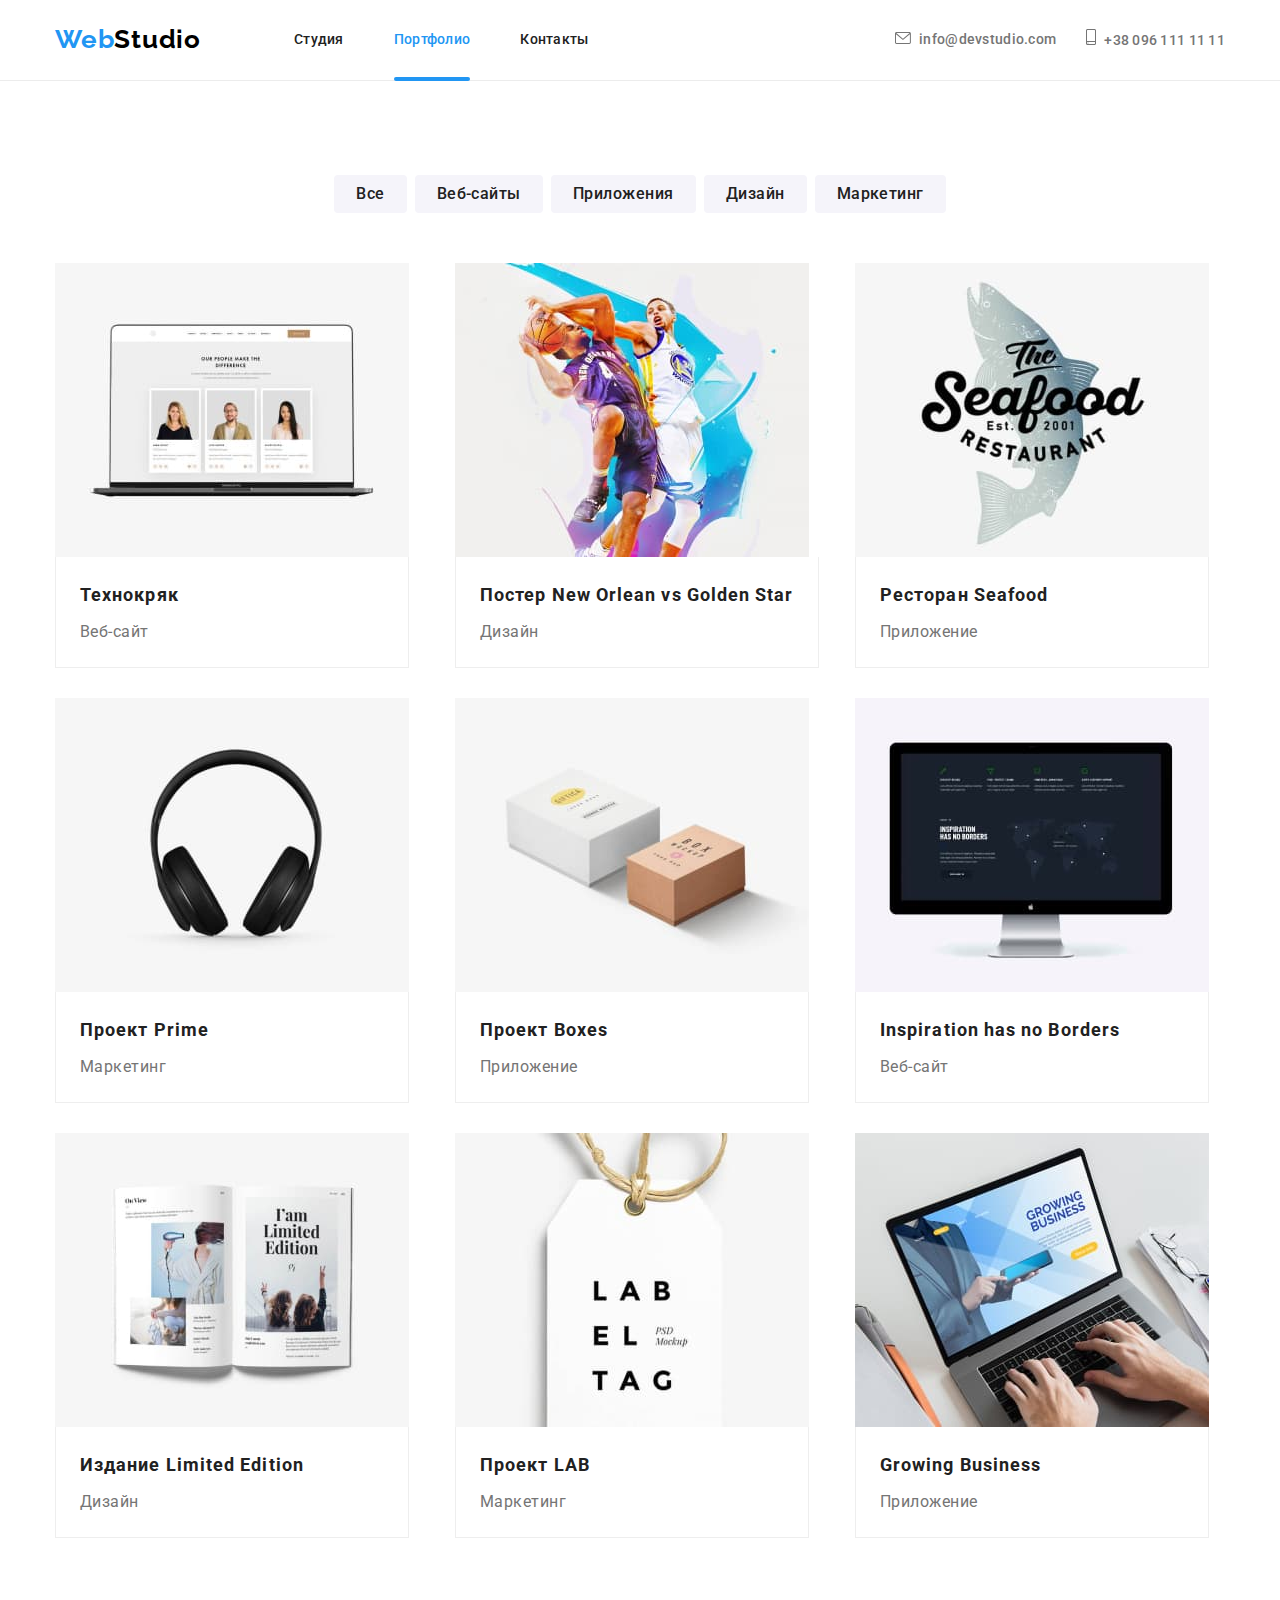
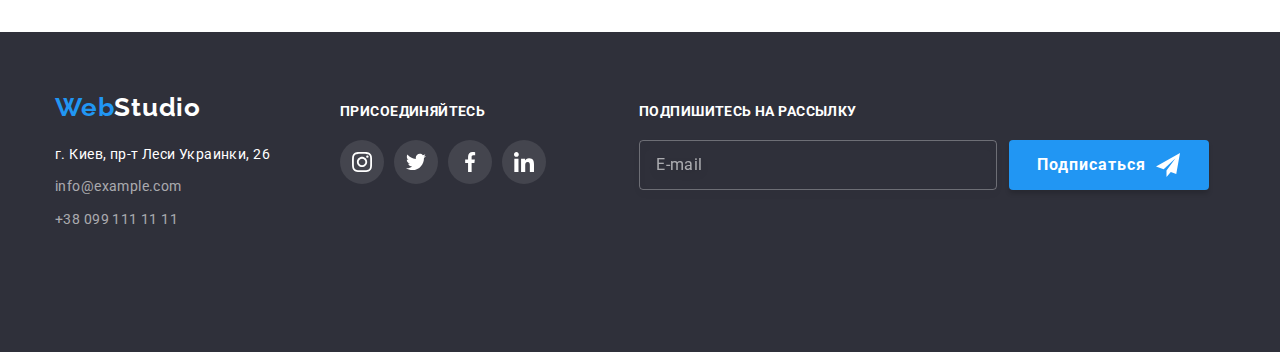
==== commit ac6bddb5: "portfolio grid" ====
--- a/portfolio.html
+++ b/portfolio.html
@@ -60,12 +60,21 @@
                         <a class="portfolio-card-link link" href="">
                             <!--OVERLAY-->
                             <div class="portfolio-img-wrapper">
-                                <img class="portfolio-img" src="./img/laptopO.jpg" alt="laptop" width="370">
+                                <picture>
+                                    <source srcset="./img/portfolio/portfolio-img-1-mobile.jpg 1x, ./img/portfolio/portfolio-img-1-mobile@2x.jpg 2x"
+                                        media="(max-width:767px)">
+                                    <source srcset="./img/portfolio/portfolio-img-1-tablet.jpg 1x, ./img/portfolio/portfolio-img-1-tablet@2x.jpg 2x"
+                                        media="(min-width:768px)">
+                                    <source srcset="./img/portfolio/portfolio-img-1-desktop.jpg 1x, ./img/portfolio/portfolio-img-1-desktop@2x.jpg 2x"
+                                        media="(min-width:1200px)">
+                                    <img class="portfolio-img" src="./img/portfolio/portfolio-img-1-mobile.jpg" alt="laptop">
+                                </picture>
+                                
                                 <p class="overlay">Технокряк это современная площадка распространения коронавируса.
                                     Компании используют эту платформу для цифрового
                                     шпионажа и атак на защищённые сервера конкурентов.</p>
                             </div>
-                            <div class="portfolio-img-content">
+                            <div class="portfolio-img-content portfolio-img-content-height">
                                 <h2 class="portfolio-img-title">Технокряк</h2>
                                 <p class="portfolio-img-text">Веб-сайт</p>
                             </div>
@@ -75,12 +84,20 @@
                         <a class="portfolio-card-link link" href="">
                             <!--OVERLAY-->
                             <div class="portfolio-img-wrapper">
-                                <img class="portfolio-img" src="./img/basketO.jpg" alt="basketball" width="370">
-                                <p class="overlay">Технокряк это современная площадка распространения коронавируса.
-                                    Компании используют эту платформу
-                                    для цифрового шпионажа и атак на защищённые сервера конкурентов.</p>
-                            </div>
-                            <div class="portfolio-img-content">
+                                <picture>
+                                    <source srcset="./img/portfolio/portfolio-img-2-mobile.jpg 1x, ./img/portfolio/portfolio-img-2-mobile@2x.jpg 2x"
+                                        media="(max-width:767px)">
+                                    <source srcset="./img/portfolio/portfolio-img-2-tablet.jpg 1x, ./img/portfolio/portfolio-img-2-tablet@2x.jpg 2x"
+                                        media="(min-width:768px)">
+                                    <source srcset="./img/portfolio/portfolio-img-2-desktop.jpg 1x, ./img/portfolio/portfolio-img-2-desktop@2x.jpg 2x"
+                                    media="(min-width:1200px)">
+                                <img class="portfolio-img" src="./img/portfolio/portfolio-img-2-mobile.jpg" alt="basketball">
+                                </picture>
+                                <p class="overlay">Технокряк это современная площадка распространения коронавируса.
+                                    Компании используют эту платформу
+                                    для цифрового шпионажа и атак на защищённые сервера конкурентов.</p>
+                            </div>
+                            <div class="portfolio-img-content portfolio-img-content-height">
                                 <h2 class="portfolio-img-title">Постер New Orlean vs Golden Star</h2>
                                 <p class="portfolio-img-text">Дизайн</p>
                             </div>
@@ -90,8 +107,15 @@
                         <a class="portfolio-card-link link" href="">
                             <!--OVERLAY-->
                             <div class="portfolio-img-wrapper">
-                                <img class="portfolio-img" src="./img/seafoodO.jpg" alt="restaurant seeafood"
-                                    width="370">
+                                <picture>
+                                    <source srcset="./img/portfolio/portfolio-img-3-mobile.jpg 1x, ./img/portfolio/portfolio-img-3-mobile@2x.jpg 2x"
+                                        media="(max-width:767px)">
+                                    <source srcset="./img/portfolio/portfolio-img-3-tablet.jpg 1x, ./img/portfolio/portfolio-img-3-tablet@2x.jpg 2x"
+                                        media="(min-width:768px)">
+                                    <source srcset="./img/portfolio/portfolio-img-3-desktop.jpg 1x, ./img/portfolio/portfolio-img-3-desktop@2x.jpg 2x"
+                                        media="(min-width:1200px)">
+                                <img class="portfolio-img" src="./img/portfolio/portfolio-img-3-mobile.jpg" alt="restaurant seeafood">
+                                </picture>
                                 <p class="overlay">Технокряк это современная площадка распространения коронавируса.
                                     Компании используют эту платформу
                                     для цифрового шпионажа и атак на защищённые сервера конкурентов.</p>
@@ -106,7 +130,15 @@
                         <a class="portfolio-card-link link" href="">
                             <!--OVERLAY-->
                             <div class="portfolio-img-wrapper">
-                                <img class="portfolio-img" src="./img/earphonesO.jpg" alt="earphones" width="370">
+                                <picture>
+                                    <source srcset="./img/portfolio/portfolio-img-4-mobile.jpg 1x, ./img/portfolio/portfolio-img-4-mobile@2x.jpg 2x"
+                                        media="(max-width:767px)">
+                                    <source srcset="./img/portfolio/portfolio-img-4-tablet.jpg 1x, ./img/portfolio/portfolio-img-4-tablet@2x.jpg 2x"
+                                        media="(min-width:768px)">
+                                    <source srcset="./img/portfolio/portfolio-img-4-desktop.jpg 1x, ./img/portfolio/portfolio-img-4-desktop@2x.jpg 2x"
+                                        media="(min-width:1200px)">
+                                <img class="portfolio-img" src="./img/portfolio/portfolio-img-4-mobile.jpg" alt="earphones">
+                                </picture>
                                 <p class="overlay">Технокряк это современная площадка распространения коронавируса.
                                     Компании используют эту платформу
                                     для цифрового шпионажа и атак на защищённые сервера конкурентов.</p>
@@ -121,7 +153,15 @@
                         <a class="portfolio-card-link link" href="">
                             <!--OVERLAY-->
                             <div class="portfolio-img-wrapper">
-                                <img class="portfolio-img" src="./img/box_projectO.jpg" alt="boxes" width="370">
+                                <picture>
+                                    <source srcset="./img/portfolio/portfolio-img-5-mobile.jpg 1x, ./img/portfolio/portfolio-img-5-mobile@2x.jpg 2x"
+                                        media="(max-width:767px)">
+                                    <source srcset="./img/portfolio/portfolio-img-5-tablet.jpg 1x, ./img/portfolio/portfolio-img-5-tablet@2x.jpg 2x"
+                                        media="(min-width:768px)">
+                                    <source srcset="./img/portfolio/portfolio-img-5-desktop.jpg 1x, ./img/portfolio/portfolio-img-5-desktop@2x.jpg 2x"
+                                        media="(min-width:1200px)">
+                                    <img class="portfolio-img" src="./img/portfolio/portfolio-img-5-mobile.jpg" alt="boxes">
+                                </picture>
                                 <p class="overlay">Технокряк это современная площадка распространения коронавируса.
                                     Компании используют эту платформу
                                     для цифрового шпионажа и атак на защищённые сервера конкурентов.</p>
@@ -136,7 +176,15 @@
                         <a class="portfolio-card-link link" href="">
                             <!--OVERLAY-->
                             <div class="portfolio-img-wrapper">
-                                <img class="portfolio-img" src="./img/monitorO.jpg" alt="monitor" width="370">
+                                <picture>
+                                    <source srcset="./img/portfolio/portfolio-img-6-mobile.jpg 1x, ./img/portfolio/portfolio-img-6-mobile@2x.jpg 2x"
+                                        media="(max-width:767px)">
+                                    <source srcset="./img/portfolio/portfolio-img-6-tablet.jpg 1x, ./img/portfolio/portfolio-img-6-tablet@2x.jpg 2x"
+                                        media="(min-width:768px)">
+                                    <source srcset="./img/portfolio/portfolio-img-6-desktop.jpg 1x, ./img/portfolio/portfolio-img-6-desktop@2x.jpg 2x"
+                                        media="(min-width:1200px)">
+                                    <img class="portfolio-img" src="./img/portfolio/portfolio-img-6-mobile.jpg" alt="monitor">
+                                </picture>                                
                                 <p class="overlay">Технокряк это современная площадка распространения коронавируса.
                                     Компании используют эту платформу
                                     для цифрового шпионажа и атак на защищённые сервера конкурентов.</p>
@@ -151,7 +199,15 @@
                         <a class="portfolio-card-link link" href="">
                             <!--OVERLAY-->
                             <div class="portfolio-img-wrapper">
-                                <img class="portfolio-img" src="./img/bookO.jpg" alt="book" width="370">
+                                <picture>
+                                    <source srcset="./img/portfolio/portfolio-img-7-mobile.jpg 1x, ./img/portfolio/portfolio-img-7-mobile@2x.jpg 2x"
+                                        media="(max-width:767px)">
+                                    <source srcset="./img/portfolio/portfolio-img-7-tablet.jpg 1x, ./img/portfolio/portfolio-img-7-tablet@2x.jpg 2x"
+                                        media="(min-width:768px)">
+                                    <source srcset="./img/portfolio/portfolio-img-7-desktop.jpg 1x, ./img/portfolio/portfolio-img-7-desktop@2x.jpg 2x"
+                                        media="(min-width:1200px)">
+                                    <img class="portfolio-img" src="./img/portfolio/portfolio-img-7-mobile.jpg" alt="book">
+                                </picture>
                                 <p class="overlay">Технокряк это современная площадка распространения коронавируса.
                                     Компании используют эту платформу
                                     для цифрового шпионажа и атак на защищённые сервера конкурентов.</p>
@@ -166,7 +222,15 @@
                         <a class="portfolio-card-link link" href="">
                             <!--OVERLAY-->
                             <div class="portfolio-img-wrapper">
-                                <img class="portfolio-img" src="./img/labelO.jpg" alt="lable" width="370">
+                                <picture>
+                                    <source srcset="./img/portfolio/portfolio-img-8-mobile.jpg 1x, ./img/portfolio/portfolio-img-8-mobile@2x.jpg 2x"
+                                        media="(max-width:767px)">
+                                    <source srcset="./img/portfolio/portfolio-img-8-tablet.jpg 1x, ./img/portfolio/portfolio-img-8-tablet@2x.jpg 2x"
+                                        media="(min-width:768px)">
+                                    <source srcset="./img/portfolio/portfolio-img-8-desktop.jpg 1x, ./img/portfolio/portfolio-img-8-desktop@2x.jpg 2x"
+                                        media="(min-width:1200px)">
+                                    <img class="portfolio-img" src="./img/portfolio/portfolio-img-8-mobile.jpg" alt="lable">
+                                </picture>
                                 <p class="overlay">Технокряк это современная площадка распространения коронавируса.
                                     Компании используют эту платформу
                                     для цифрового шпионажа и атак на защищённые сервера конкурентов.</p>
@@ -181,8 +245,15 @@
                         <a class="portfolio-card-link link" href="">
                             <!--OVERLAY-->
                             <div class="portfolio-img-wrapper">
-                                <img class="portfolio-img" src="./img/laptop_typingO.jpg" alt="typing on laptop"
-                                    width="370">
+                                <picture>
+                                    <source srcset="./img/portfolio/portfolio-img-9-mobile.jpg 1x, ./img/portfolio/portfolio-img-9-mobile@2x.jpg 2x"
+                                        media="(max-width:767px)">
+                                    <source srcset="./img/portfolio/portfolio-img-9-tablet.jpg 1x, ./img/portfolio/portfolio-img-9-tablet@2x.jpg 2x"
+                                        media="(min-width:768px)">
+                                    <source srcset="./img/portfolio/portfolio-img-9-desktop.jpg 1x, ./img/portfolio/portfolio-img-9-desktop@2x.jpg 2x"
+                                        media="(min-width:1200px)">
+                                    <img class="portfolio-img" src="./img/portfolio/portfolio-img-9-mobile.jpg" alt="typing on lable">
+                                </picture>
                                 <p class="overlay">Технокряк это современная площадка распространения коронавируса.
                                     Компании используют эту платформу
                                     для цифрового шпионажа и атак на защищённые сервера конкурентов.</p>
--- a/css/main.min.css
+++ b/css/main.min.css
@@ -1,2 +1,2 @@
-:root{--main-font: "Roboto", sans-serif;--secondary-font: "Raleway", sans-serif;--main-text-color: #212121;--accent-color: #2196f3;--accent-button-backgroundcolor: #188ce8;--accent-background-color: #f5f4fa;--secondary-color: #ffffff;--secondary-gray-color: #757575;--icons-color: #afb1b8;--transition-duration: 250ms;--timing-function: cubic-bezier(0.4, 0, 0.2, 1)}.visually-hidden{position:absolute;width:1px;height:1px;margin:-1px;border:0;padding:0;white-space:nowrap;clip-path:inset(100%);clip:rect(0 0 0 0);overflow:hidden}h1,h2,h3,h4,h5,h6,p{margin-top:0;margin-bottom:0}ul,ol{margin-top:0;margin-bottom:0;padding-left:0}img{display:block}.list{list-style:none}.link{text-decoration:none;display:inline-block}.container{margin:0 auto;width:100%;padding-left:15px;padding-right:15px}@media screen and (min-width: 480px){.container{width:480px;margin:0 auto}}@media screen and (min-width: 768px){.container{width:768px}}@media screen and (min-width: 1200px){.container{width:1200px}}.section{padding-top:60px;padding-bottom:60px;margin:0 auto}@media screen and (min-width: 1200px){.section{padding-top:94px;padding-bottom:94px}}body{font-family:var(--main-font);color:var(--main-text-color)}.common-title{font-weight:700;font-size:28px;line-height:1.18;text-align:center;letter-spacing:0.03em}@media screen and (min-width: 1200px){.common-title{font-size:36px;line-height:1.16}}.social-contacts{display:flex}.social-contacts__item:not(:last-child){margin-right:10px}.social-contacts__icon{transition-property:fill;transition-duration:var(--transition-duration);transition-timing-function:var(--timing-function)}.social-contacts__icon_theme_light{fill:var(--icons-color)}.social-contacts__icon_theme_dark{fill:var(--secondary-color)}.social-contacts__link:hover .social-contacts__icon,.social-contacts__link:focus .social-contacts__icon{fill:var(--secondary-color)}.social-contacts__link{display:flex;justify-content:center;align-items:center;width:44px;height:44px;border-radius:50%;transition-property:background-color;transition-duration:var(--transition-duration);transition-timing-function:var(--timing-function)}.social-contacts__link_theme_light{background-color:var(--secondary-color)}.social-contacts__link_theme_dark{background-color:rgba(255,255,255,0.1)}.social-contacts__link:hover,.social-contacts__link:focus{background-color:var(--accent-color);outline:none}.backdrop{position:fixed;top:0;left:0;width:100%;height:100%;background:rgba(0,0,0,0.2);z-index:100;opacity:1;transition:opacity var(--transition-duration) var(--timing-function),visibility var(--transition-duration) var(--timing-function)}.is-hidden{opacity:0;visibility:hidden;pointer-events:none}.is-hidden .modal{transform:translate(-50%, -50%) scale(0.8)}.modal{position:absolute;top:50%;left:50%;transform:translate(-50%, -50%) scale(1);transition:transform var(--transition-duration) var(--timing-function);width:450px;height:609px;padding:40px;background:var(--secondary-color);box-shadow:0px 1px 3px rgba(0,0,0,0.12),0px 1px 1px rgba(0,0,0,0.14),0px 2px 1px rgba(0,0,0,0.2);border-radius:4px}@media screen and (min-width: 1200px){.modal{width:528px;height:581px}}.modal__close-btn{position:absolute;width:30px;height:30px;display:flex;justify-content:center;align-items:center;background:var(--secondary-color);border:1px solid rgba(0,0,0,0.1);border-radius:50%;top:8px;right:8px;padding:0px;cursor:pointer;transition:fill var(--transition-duration) var(--timing-function)}.modal__close-btn:hover,.modal__close-btn:focus{fill:var(--accent-color)}.modal__title{font-weight:bold;font-size:20px;line-height:1.15;text-align:center;letter-spacing:0.03em;color:var(--main-text-color);margin-bottom:12px}.modal__form{display:flex;flex-direction:column}.modal__form-field{font-weight:normal;font-size:12px;line-height:1.17;letter-spacing:0.01em;color:var(--secondary-gray-color);margin-bottom:10px}.modal__input{width:100%;height:40px;border:1px solid rgba(33,33,33,0.2);border-radius:4px;padding-left:42px;transition:border-color var(--transition-duration) var(--timing-function)}.modal__input:focus{border-color:var(--accent-color);outline:none}.modal__input:focus+.form-field-icon{fill:var(--accent-color)}.modal__input-wrapper{position:relative;display:block;margin-top:4px}.modal__input-icon{position:absolute;top:50%;left:12px;transform:translateY(-50%);transition:fill var(--transition-duration) var(--timing-function)}.modal__textarea{display:block;width:100%;height:120px;border:1px solid rgba(33,33,33,0.2);border-radius:4px;resize:none;padding:12px 16px;margin-top:4px;margin-bottom:20px;transition:border-color var(--transition-duration) var(--timing-function)}.modal__textarea:focus{border-color:var(--accent-color);outline:none}.modal__textarea::placeholder{color:rgba(117,117,117,0.5);font-weight:normal;font-size:14px;line-height:1.14;letter-spacing:0.01em}.modal__checkbox-policy{font-weight:normal;font-size:14px;line-height:1.71;letter-spacing:0.03em;color:var(--secondary-gray-color);margin-bottom:30px}.modal__checkbox-policy::before{display:inline-block;vertical-align:middle;content:"";width:16px;height:15px;border:2px solid var(--main-text-color);border-radius:2px;cursor:pointer;margin-right:8px;transition:border-color var(--transition-duration) var(--timing-function)}.modal__checkbox:checked+.modal__checkbox-policy::before{background-color:var(--accent-color);border-color:var(--accent-color);background-image:url("../img/icon_check.svg");background-size:contain;background-origin:border-box}.modal__checkbox:focus+.modal__checkbox-policy::before{border-color:var(--accent-color)}.modal__policy-link{color:var(--accent-color)}@media screen and (max-width: 767px){.menu{display:none}}@media screen and (min-width: 768px){.menu{display:flex}}@media screen and (min-width: 768px){.menu__link{position:relative;font-weight:500;font-size:14px;line-height:1.14;letter-spacing:0.02em;color:var(--main-text-color);transition-property:color;transition-duration:var(--transition-duration);transition-timing-function:var(--timing-function)}.menu__link:hover,.menu__link:focus{color:var(--accent-color);outline:none}.menu__link_current{color:var(--accent-color)}.menu__link_current::after{position:absolute;left:0;bottom:-33px;display:block;content:"";width:100%;height:4px;background:var(--accent-color);border-radius:2px}}@media screen and (min-width: 768px){.menu__item:not(:last-child){margin-right:50px}}.logo{font-family:var(--secondary-font);font-weight:700;font-size:24px;line-height:1.17;letter-spacing:0.03em}.logo_theme_light{color:#000000}.logo_theme_dark{color:var(--secondary-color)}.logo .logo__blue-part{color:var(--accent-color)}@media screen and (min-width: 1200px){.logo{font-family:var(--secondary-font);font-size:26px;line-height:1.19}}@media screen and (max-width: 767px){.contacts{display:none}}@media screen and (min-width: 768px) and (max-width: 1199px){.contacts__item:not(:last-child){margin-bottom:10px}}@media screen and (min-width: 768px){.contacts__envelope-icon{fill:currentColor;margin-right:8px}}@media screen and (min-width: 768px){.contacts__smartphone-icon{fill:currentColor;margin-right:8px}}@media screen and (min-width: 768px){.contacts__mail-link{font-weight:500;font-size:12px;line-height:1.17;letter-spacing:0.02em;color:var(--secondary-gray-color);transition-property:color;transition-duration:var(--transition-duration);transition-timing-function:var(--timing-function)}.contacts__mail-link:hover{color:var(--accent-color);outline:none}.contacts__mail-link:hover .envelope-icon{fill:currentColor}.contacts__mail-link:focus{color:var(--accent-color);outline:none}.contacts__mail-link:focus .envelope-icon{fill:currentColor}}@media screen and (min-width: 768px){.contacts__tel-link{font-weight:500;font-size:12px;line-height:1.17;letter-spacing:0.02em;color:var(--secondary-gray-color);transition-property:color;transition-duration:var(--transition-duration);transition-timing-function:var(--timing-function)}.contacts__tel-link:hover{color:var(--accent-color);outline:none}.contacts__tel-link:hover .smartphone-icon{fill:currentColor}.contacts__tel-link:focus{color:var(--accent-color);outline:none}.contacts__tel-link:focus .smartphone-icon{fill:currentColor}}@media screen and (min-width: 1200px){.contacts{display:flex;align-items:center}}@media screen and (min-width: 1200px){.contacts__item:not(:last-child){margin-right:30px}}@media screen and (min-width: 1200px){.contacts__mail-link{font-size:14px;line-height:1.14}}@media screen and (min-width: 1200px){.contacts__tel-link{font-size:14px;line-height:1.14}}.modal-btn{align-self:center;width:200px;height:50px;display:inline-block;font-weight:700;font-size:16px;line-height:1.87;letter-spacing:0.06em;color:var(--secondary-color);background-color:var(--accent-color);cursor:pointer;border:none;border-radius:4px;box-shadow:0px 4px 4px rgba(0,0,0,0.15);transition-property:background-color;transition-duration:var(--transition-duration);transition-timing-function:var(--timing-function)}.modal-btn:hover,.modal-btn:focus{background-color:var(--accent-button-backgroundcolor);outline:none}@media screen and (max-width: 767px){.mobile-menu{position:fixed;top:0;left:0;width:100vw;height:100vh;background-color:#ffffff;overflow:auto;opacity:0;visibility:hidden;pointer-events:none}.mobile-menu__container{position:relative;padding-top:48px;padding-bottom:48px;padding-left:25px}.mobile-menu__close-btn{position:absolute;top:10px;right:15px;width:40px;height:40px;border:none;background-color:transparent;padding:0}.mobile-menu__close-btn:hover,.mobile-menu__close-btn:focus{fill:var(--accent-color)}.mobile-menu__link{font-style:normal;font-weight:500;font-size:40px;line-height:1.18;letter-spacing:0.02em;color:var(--main-text-color)}.mobile-menu__link_current{color:var(--accent-color)}.mobile-menu__item:not(:last-child){margin-bottom:32px}.mobile-menu__contacts{margin-top:302px}.mobile-menu__contacts-item:not(:last-child){margin-bottom:32px}.phone{font-style:normal;font-weight:500;font-size:34px;line-height:1.18;letter-spacing:0.02em;color:var(--accent-color)}.mail{font-style:normal;font-weight:500;font-size:24px;line-height:1.17;letter-spacing:0.02em;color:var(--secondary-gray-color)}.mobile-menu__social-networks{display:flex;margin-top:64px}.mobile-menu__social-networks-item:not(:last-child)::after{content:"";width:22px;height:0px;border:1px solid rgba(33,33,33,0.2);transform:rotate(90deg);margin-left:10px;margin-right:10px}.mobile-menu__social-networks-link{font-style:normal;font-weight:500;font-size:18px;line-height:1.22;letter-spacing:0.02em;color:var(--accent-color)}.mobile-menu.is-open{opacity:1;visibility:visible;pointer-events:auto}}@media screen and (min-width: 768px){.mobile-menu{display:none}}.header{border-bottom:1px solid #ececec}.header__container{display:flex;justify-content:space-between;align-items:center;padding-top:16px;padding-bottom:16px}.header__burger-btn{line-height:0;background-color:transparent;border:none;padding:0}@media screen and (min-width: 768px){.header__burger-btn{display:none}}@media screen and (min-width: 768px){.header__container{padding-top:21px;padding-bottom:21px}}@media screen and (min-width: 768px){.header__logo{margin-right:88px}}@media screen and (min-width: 768px){.header__nav{display:flex;align-items:center}}@media screen and (min-width: 1200px){.header__logo{margin-right:93px}}@media screen and (min-width: 1200px){.header__container{padding-top:24px;padding-bottom:25px}}.hero{padding-top:118px;padding-bottom:118px;text-align:center;background-color:#2f303a;background-image:linear-gradient(rgba(47,48,58,0.4), rgba(47,48,58,0.4)),url(../img/hero/hero-mobile.jpg);background-repeat:no-repeat;background-position:center;background-size:cover;max-width:1600px}@media screen and (min-device-pixel-ratio: 2), screen and (min-resolution: 192dpi), screen and (min-resolution: 2dppx){.hero{background-image:linear-gradient(rgba(47,48,58,0.4), rgba(47,48,58,0.4)),url(../img/hero/hero-mobile@2x.jpg)}}@media screen and (min-width: 768px){.hero{background-image:linear-gradient(rgba(47,48,58,0.4), rgba(47,48,58,0.4)),url(../img/hero/hero-tablet.jpg)}}@media screen and (min-width: 768px) and (min-device-pixel-ratio: 2), screen and (min-width: 768px) and (min-resolution: 192dpi), screen and (min-width: 768px) and (min-resolution: 2dppx){.hero{background-image:linear-gradient(rgba(47,48,58,0.4), rgba(47,48,58,0.4)),url(../img/hero/hero-tablet@2x.jpg)}}@media screen and (min-width: 1200px){.hero{background-image:linear-gradient(rgba(47,48,58,0.4), rgba(47,48,58,0.4)),url(../img/hero/hero-desktop.jpg)}}@media screen and (min-width: 1200px) and (min-device-pixel-ratio: 2), screen and (min-width: 1200px) and (min-resolution: 192dpi), screen and (min-width: 1200px) and (min-resolution: 2dppx){.hero{background-image:linear-gradient(rgba(47,48,58,0.4), rgba(47,48,58,0.4)),url(../img/hero/hero-desktop@2x.jpg)}}@media screen and (min-width: 1200px){.hero{padding-top:200px;padding-bottom:200px}}.hero__title{font-weight:900;font-size:26px;line-height:1.62;text-align:center;letter-spacing:0.06em;text-transform:uppercase;color:var(--secondary-color);margin-bottom:30px}@media screen and (min-width: 1200px){.hero__title{font-size:44px;line-height:1.36}}.benefits{padding-top:60px;padding-bottom:60px}.benefits__icons{display:flex;justify-content:center;align-items:center;width:450px;height:120px;background:var(--accent-background-color);border-radius:4px;margin-bottom:30px}.benefits__subtitle{font-weight:700;font-size:14px;line-height:1.14;letter-spacing:0.03em;text-transform:uppercase;color:var(--main-text-color);margin-bottom:10px}@media screen and (max-width: 767px){.benefits__subtitle{text-align:center}}.benefits__text{font-size:14px;line-height:1.71;letter-spacing:0.03em;color:var(--secondary-gray-color)}@media screen and (min-width: 1200px){.benefits{padding-top:94px;padding-bottom:94px}}@media screen and (max-width: 767px){.benefits__item:not(:last-child){margin-bottom:30px}}@media screen and (min-width: 768px){.benefits__icons{width:354px}}@media screen and (min-width: 1200px){.benefits__icons{width:270px}}@media screen and (min-width: 768px){.benefits__list{display:flex;flex-wrap:wrap;margin-right:-30px;margin-bottom:-30px}}@media screen and (min-width: 768px){.benefits__item{margin-right:30px;margin-bottom:30px;flex-basis:calc((100% - 2 * 30px) / 2)}}@media screen and (min-width: 1200px){.benefits__item{flex-basis:calc((100% - 4 * 30px) / 4)}}.about{padding-bottom:94px}@media screen and (max-width: 1199px){.about{display:none}}.about__title{margin-bottom:48px}.about__list{display:flex;justify-content:space-between}.about-image__wrapper{position:relative}.about__img-caption{position:absolute;width:100%;height:70px;right:0;bottom:0;padding:27px 82px;background:rgba(47,48,58,0.8);font-weight:bold;font-size:14px;line-height:1.14;text-align:center;letter-spacing:0.03em;text-transform:uppercase;color:var(--secondary-color)}.team{background:var(--accent-background-color)}.team__title{margin-bottom:30px}@media screen and (min-width: 1200px){.team__title{margin-bottom:50px}}.team__name{font-weight:500;font-size:16px;line-height:1.18;letter-spacing:0.03em;color:var(--main-text-color);margin-bottom:10px;text-align:center}.team__position{font-size:16px;line-height:1.18;letter-spacing:0.03em;color:var(--secondary-gray-color);margin-bottom:16px;text-align:center}.team__information{padding-left:122px;padding-right:122px;padding-top:30px;padding-bottom:24px;text-align:center;background:var(--secondary-color);box-shadow:0px 1px 3px rgba(0,0,0,0.12),0px 1px 1px rgba(0,0,0,0.14),0px 2px 1px rgba(0,0,0,0.2);border-radius:0px 0px 4px 4px}@media screen and (min-width: 768px){.team__information{padding-left:74px;padding-right:74px}}@media screen and (min-width: 1200px){.team__information{padding-left:32px;padding-right:32px;padding-top:30px;padding-bottom:30px}}.team__member{box-shadow:0px 1px 3px rgba(0,0,0,0.12),0px 1px 1px rgba(0,0,0,0.14),0px 2px 1px rgba(0,0,0,0.2)}@media screen and (max-width: 767px){.team__member:not(:last-child){margin-bottom:30px}}@media screen and (min-width: 768px){.team__member{flex-basis:calc((100% - 60px) / 2);margin-left:30px;margin-top:30px}}@media screen and (min-width: 1200px){.team__member{flex-basis:calc((100% - 120px) / 4)}}@media screen and (min-width: 768px){.team__list{display:flex;flex-wrap:wrap;margin-left:-30px;margin-top:-30px;justify-content:space-between}}.clients{padding-top:60px;padding-bottom:60px}@media screen and (min-width: 1200px){.clients{padding-top:94px;padding-bottom:94px}}.clients__title{margin-bottom:30px}@media screen and (min-width: 1200px){.clients__title{margin-bottom:50px}}.clients__link{display:flex;justify-content:center;align-items:center;border:1px solid #afb1b8;border-radius:4px;width:210px;height:92px;transition-property:border;transition-duration:var(--transition-duration);transition-timing-function:var(--timing-function)}.clients__link:hover,.clients__link:focus{border:1px solid var(--accent-color);outline:none}.clients__link:hover .clients__icon,.clients__link:focus .clients__icon{fill:var(--accent-color)}@media screen and (min-width: 768px){.clients__link{width:226px}}@media screen and (min-width: 1200px){.clients__link{width:170px}}.clients__icon{fill:var(--icons-color);transition-property:fill;transition-duration:var(--transition-duration);transition-timing-function:var(--timing-function)}.clients__list{display:flex;flex-wrap:wrap;margin-left:-30px;margin-top:-30px}.clients__item{margin-left:30px;margin-top:30px}@media screen and (max-width: 767px){.clients__item{flex-basis:calc((100% - 60px) / 2)}}@media screen and (min-width: 768px){.clients__item{flex-basis:calc((100% - 90px) / 3)}}@media screen and (min-width: 1200px){.clients__item{flex-basis:calc((100% - 180px) / 6)}}.footer{background:#2f303a;padding-top:60px;padding-bottom:60px}.footer__container{align-items:baseline;text-align:center}@media screen and (min-width: 768px) and (max-width: 1199px){.footer__container{display:flex;justify-content:space-around;flex-wrap:wrap}}@media screen and (min-width: 1200px){.footer__container{display:flex;flex-wrap:wrap;text-align:start}}.footer__logo{margin-bottom:20px}.footer__adress-text{font-style:normal;font-size:14px;line-height:1.71;letter-spacing:0.03em;color:var(--secondary-color);margin-bottom:9px}.footer__list-item:not(:last-child){margin-bottom:9px}.footer__contact-link{font-style:normal;font-weight:400;font-size:14px;line-height:1.71;letter-spacing:0.03em;color:rgba(255,255,255,0.6);transition-property:color;transition-duration:var(--transition-duration);transition-timing-function:var(--timing-function)}.footer__contact-link:hover,.footer__contact-link:focus{color:var(--accent-color)}.footer__social-contacts{display:inline-block;width:206px;height:80px;margin-bottom:60px}@media screen and (min-width: 1200px){.footer__social-contacts{margin-right:93px}}.footer__join-text{font-weight:700;font-size:14px;line-height:1.14;letter-spacing:0.03em;text-transform:uppercase;color:var(--secondary-color);margin-bottom:20px}.footer__contacts{margin-bottom:60px}@media screen and (min-width: 1200px){.footer__contacts{margin-right:70px}}.subscription__title{margin-bottom:20px;font-weight:700;font-size:14px;line-height:1.14;letter-spacing:0.03em;text-transform:uppercase;color:var(--secondary-color)}.subscription__input{width:450px;height:50px;border:1px solid rgba(255,255,255,0.3);box-sizing:border-box;filter:drop-shadow(0px 4px 4px rgba(0,0,0,0.15));border-radius:4px;background-color:transparent;font-weight:normal;font-size:16px;line-height:1.25;letter-spacing:0.03em;color:rgba(255,255,255,0.6);padding:15px 16px;margin-bottom:20px;margin-top:20px;transition:border-color var(--transition-duration) var(--timing-function)}.subscription__input::placeholder{font-weight:400;font-size:16px;line-height:1.25;letter-spacing:0.03em;color:rgba(255,255,255,0.6)}.subscription__input:focus{border-color:var(--accent-color);outline:none}@media screen and (min-width: 768px){.subscription__input{display:flex;flex-direction:column}}@media screen and (min-width: 1200px){.subscription__input{width:358px;margin-right:12px;margin-bottom:0}}.subscription__btn{margin:0 auto;display:flex;align-items:center;width:200px;height:50px;background:var(--accent-color);box-shadow:0px 4px 4px rgba(0,0,0,0.15);border-radius:4px;font-weight:700;font-size:16px;line-height:1.88;letter-spacing:0.06em;color:var(--secondary-color);border:none;cursor:pointer;padding:10px 28px;transform:background-color var(--transition-duration) var(--timing-function)}.subscription__btn:hover,.subscription__btn:focus{background-color:var(--accent-button-backgroundcolor)}.subscription__btn-icon{margin-left:10px;fill:currentColor}@media screen and (min-width: 1200px){.footer__form{display:flex;justify-content:flex-start;align-items:flex-end}}.filtr-section-list{display:flex;justify-content:center}.filtr-section-item:not(:last-child){margin-right:8px}.filtr-section-item{margin-bottom:50px;transition-property:box-shadow;transition-duration:var(--transition-duration);transition-timing-function:var(--timing-function)}.portfolio-list{display:flex;flex-wrap:wrap;margin-left:-30px;margin-top:-30px}.portfolio-item{flex-basis:calc((100% - 90px) / 3);margin-left:30px;margin-top:30px}.filtr-btn{font-family:var(--main-font);font-weight:500;font-size:16px;line-height:1.62;letter-spacing:0.03em;background:var(--accent-background-color);color:var(--main-text-color);cursor:pointer;padding:6px 22px;border:none;border-radius:4px;transition-property:color;transition-duration:var(--transition-duration);transition-timing-function:var(--timing-function);transition-property:background-color;transition-duration:var(--transition-duration);transition-timing-function:var(--timing-function);transition-property:box-shadow;transition-duration:var(--transition-duration);transition-timing-function:var(--timing-function)}.filtr-btn:hover,.filtr-btn:focus{background-color:var(--accent-color);color:var(--secondary-color);box-shadow:0px 3px 1px rgba(0,0,0,0.1),0px 1px 2px rgba(0,0,0,0.08),0px 2px 2px rgba(0,0,0,0.12);outline:none}.portfolio-img-title{font-family:var(--main-font);font-weight:700;font-size:18px;line-height:2;letter-spacing:0.06em;color:var(--main-text-color);margin-bottom:4px}.portfolio-img-text{font-family:var(--main-font);font-size:16px;line-height:1.87;letter-spacing:0.03em;color:var(--secondary-gray-color)}.portfolio-img-content{padding:20px 24px;background:var(--secondary-color);border:1px solid #eeeeee;border-top:none}.portfolio-card-link{transition-property:box-shadow;transition-duration:var(--transition-duration);transition-timing-function:var(--timing-function)}.portfolio-card-link:hover,.portfolio-card-link:focus{box-shadow:0px 1px 1px rgba(0,0,0,0.12),0px 4px 4px rgba(0,0,0,0.06),1px 4px 6px rgba(0,0,0,0.16);outline:none}.portfolio-card-link:hover .overlay,.portfolio-card-link:focus .overlay{transform:translateY(0%)}.overlay{position:absolute;top:0;left:0;width:100%;height:100%;background-color:var(--accent-color);padding:63px 24px;font-family:var(--main-font);font-size:18px;line-height:1.56;letter-spacing:0.03em;color:var(--secondary-color);overflow:auto;transform:translateY(100%);transition:transform var(--transition-duration) var(--timing-function)}.portfolio-img-wrapper{position:relative;overflow:hidden}
+:root{--main-font: "Roboto", sans-serif;--secondary-font: "Raleway", sans-serif;--main-text-color: #212121;--accent-color: #2196f3;--accent-button-backgroundcolor: #188ce8;--accent-background-color: #f5f4fa;--secondary-color: #ffffff;--secondary-gray-color: #757575;--icons-color: #afb1b8;--transition-duration: 250ms;--timing-function: cubic-bezier(0.4, 0, 0.2, 1)}.visually-hidden{position:absolute;width:1px;height:1px;margin:-1px;border:0;padding:0;white-space:nowrap;clip-path:inset(100%);clip:rect(0 0 0 0);overflow:hidden}h1,h2,h3,h4,h5,h6,p{margin-top:0;margin-bottom:0}ul,ol{margin-top:0;margin-bottom:0;padding-left:0}img{display:block}.list{list-style:none}.link{text-decoration:none;display:inline-block}.container{margin:0 auto;width:100%;padding-left:15px;padding-right:15px}@media screen and (min-width: 480px){.container{width:480px;margin:0 auto}}@media screen and (min-width: 768px){.container{width:768px}}@media screen and (min-width: 1200px){.container{width:1200px}}.section{padding-top:60px;padding-bottom:60px;margin:0 auto}@media screen and (min-width: 1200px){.section{padding-top:94px;padding-bottom:94px}}body{font-family:var(--main-font);color:var(--main-text-color)}.common-title{font-weight:700;font-size:28px;line-height:1.18;text-align:center;letter-spacing:0.03em}@media screen and (min-width: 1200px){.common-title{font-size:36px;line-height:1.16}}.social-contacts{display:flex}.social-contacts__item:not(:last-child){margin-right:10px}.social-contacts__icon{transition-property:fill;transition-duration:var(--transition-duration);transition-timing-function:var(--timing-function)}.social-contacts__icon_theme_light{fill:var(--icons-color)}.social-contacts__icon_theme_dark{fill:var(--secondary-color)}.social-contacts__link:hover .social-contacts__icon,.social-contacts__link:focus .social-contacts__icon{fill:var(--secondary-color)}.social-contacts__link{display:flex;justify-content:center;align-items:center;width:44px;height:44px;border-radius:50%;transition-property:background-color;transition-duration:var(--transition-duration);transition-timing-function:var(--timing-function)}.social-contacts__link_theme_light{background-color:var(--secondary-color)}.social-contacts__link_theme_dark{background-color:rgba(255,255,255,0.1)}.social-contacts__link:hover,.social-contacts__link:focus{background-color:var(--accent-color);outline:none}.backdrop{position:fixed;top:0;left:0;width:100%;height:100%;background:rgba(0,0,0,0.2);z-index:100;opacity:1;transition:opacity var(--transition-duration) var(--timing-function),visibility var(--transition-duration) var(--timing-function)}.is-hidden{opacity:0;visibility:hidden;pointer-events:none}.is-hidden .modal{transform:translate(-50%, -50%) scale(0.8)}.modal{position:absolute;top:50%;left:50%;transform:translate(-50%, -50%) scale(1);transition:transform var(--transition-duration) var(--timing-function);width:450px;height:609px;padding:40px;background:var(--secondary-color);box-shadow:0px 1px 3px rgba(0,0,0,0.12),0px 1px 1px rgba(0,0,0,0.14),0px 2px 1px rgba(0,0,0,0.2);border-radius:4px}@media screen and (min-width: 1200px){.modal{width:528px;height:581px}}.modal__close-btn{position:absolute;width:30px;height:30px;display:flex;justify-content:center;align-items:center;background:var(--secondary-color);border:1px solid rgba(0,0,0,0.1);border-radius:50%;top:8px;right:8px;padding:0px;cursor:pointer;transition:fill var(--transition-duration) var(--timing-function)}.modal__close-btn:hover,.modal__close-btn:focus{fill:var(--accent-color)}.modal__title{font-weight:bold;font-size:20px;line-height:1.15;text-align:center;letter-spacing:0.03em;color:var(--main-text-color);margin-bottom:12px}.modal__form{display:flex;flex-direction:column}.modal__form-field{font-weight:normal;font-size:12px;line-height:1.17;letter-spacing:0.01em;color:var(--secondary-gray-color);margin-bottom:10px}.modal__input{width:100%;height:40px;border:1px solid rgba(33,33,33,0.2);border-radius:4px;padding-left:42px;transition:border-color var(--transition-duration) var(--timing-function)}.modal__input:focus{border-color:var(--accent-color);outline:none}.modal__input:focus+.form-field-icon{fill:var(--accent-color)}.modal__input-wrapper{position:relative;display:block;margin-top:4px}.modal__input-icon{position:absolute;top:50%;left:12px;transform:translateY(-50%);transition:fill var(--transition-duration) var(--timing-function)}.modal__textarea{display:block;width:100%;height:120px;border:1px solid rgba(33,33,33,0.2);border-radius:4px;resize:none;padding:12px 16px;margin-top:4px;margin-bottom:20px;transition:border-color var(--transition-duration) var(--timing-function)}.modal__textarea:focus{border-color:var(--accent-color);outline:none}.modal__textarea::placeholder{color:rgba(117,117,117,0.5);font-weight:normal;font-size:14px;line-height:1.14;letter-spacing:0.01em}.modal__checkbox-policy{font-weight:normal;font-size:14px;line-height:1.71;letter-spacing:0.03em;color:var(--secondary-gray-color);margin-bottom:30px}.modal__checkbox-policy::before{display:inline-block;vertical-align:middle;content:"";width:16px;height:15px;border:2px solid var(--main-text-color);border-radius:2px;cursor:pointer;margin-right:8px;transition:border-color var(--transition-duration) var(--timing-function)}.modal__checkbox:checked+.modal__checkbox-policy::before{background-color:var(--accent-color);border-color:var(--accent-color);background-image:url("../img/icon_check.svg");background-size:contain;background-origin:border-box}.modal__checkbox:focus+.modal__checkbox-policy::before{border-color:var(--accent-color)}.modal__policy-link{color:var(--accent-color)}@media screen and (max-width: 767px){.menu{display:none}}@media screen and (min-width: 768px){.menu{display:flex}}@media screen and (min-width: 768px){.menu__link{position:relative;font-weight:500;font-size:14px;line-height:1.14;letter-spacing:0.02em;color:var(--main-text-color);transition-property:color;transition-duration:var(--transition-duration);transition-timing-function:var(--timing-function)}.menu__link:hover,.menu__link:focus{color:var(--accent-color);outline:none}.menu__link_current{color:var(--accent-color)}.menu__link_current::after{position:absolute;left:0;bottom:-33px;display:block;content:"";width:100%;height:4px;background:var(--accent-color);border-radius:2px}}@media screen and (min-width: 768px){.menu__item:not(:last-child){margin-right:50px}}.logo{font-family:var(--secondary-font);font-weight:700;font-size:24px;line-height:1.17;letter-spacing:0.03em}.logo_theme_light{color:#000000}.logo_theme_dark{color:var(--secondary-color)}.logo .logo__blue-part{color:var(--accent-color)}@media screen and (min-width: 1200px){.logo{font-family:var(--secondary-font);font-size:26px;line-height:1.19}}@media screen and (max-width: 767px){.contacts{display:none}}@media screen and (min-width: 768px) and (max-width: 1199px){.contacts__item:not(:last-child){margin-bottom:10px}}@media screen and (min-width: 768px){.contacts__envelope-icon{fill:currentColor;margin-right:8px}}@media screen and (min-width: 768px){.contacts__smartphone-icon{fill:currentColor;margin-right:8px}}@media screen and (min-width: 768px){.contacts__mail-link{font-weight:500;font-size:12px;line-height:1.17;letter-spacing:0.02em;color:var(--secondary-gray-color);transition-property:color;transition-duration:var(--transition-duration);transition-timing-function:var(--timing-function)}.contacts__mail-link:hover{color:var(--accent-color);outline:none}.contacts__mail-link:hover .envelope-icon{fill:currentColor}.contacts__mail-link:focus{color:var(--accent-color);outline:none}.contacts__mail-link:focus .envelope-icon{fill:currentColor}}@media screen and (min-width: 768px){.contacts__tel-link{font-weight:500;font-size:12px;line-height:1.17;letter-spacing:0.02em;color:var(--secondary-gray-color);transition-property:color;transition-duration:var(--transition-duration);transition-timing-function:var(--timing-function)}.contacts__tel-link:hover{color:var(--accent-color);outline:none}.contacts__tel-link:hover .smartphone-icon{fill:currentColor}.contacts__tel-link:focus{color:var(--accent-color);outline:none}.contacts__tel-link:focus .smartphone-icon{fill:currentColor}}@media screen and (min-width: 1200px){.contacts{display:flex;align-items:center}}@media screen and (min-width: 1200px){.contacts__item:not(:last-child){margin-right:30px}}@media screen and (min-width: 1200px){.contacts__mail-link{font-size:14px;line-height:1.14}}@media screen and (min-width: 1200px){.contacts__tel-link{font-size:14px;line-height:1.14}}.modal-btn{align-self:center;width:200px;height:50px;display:inline-block;font-weight:700;font-size:16px;line-height:1.87;letter-spacing:0.06em;color:var(--secondary-color);background-color:var(--accent-color);cursor:pointer;border:none;border-radius:4px;box-shadow:0px 4px 4px rgba(0,0,0,0.15);transition-property:background-color;transition-duration:var(--transition-duration);transition-timing-function:var(--timing-function)}.modal-btn:hover,.modal-btn:focus{background-color:var(--accent-button-backgroundcolor);outline:none}@media screen and (max-width: 767px){.mobile-menu{position:fixed;top:0;left:0;width:100vw;height:100vh;background-color:#ffffff;overflow:auto;opacity:0;visibility:hidden;pointer-events:none}.mobile-menu__container{position:relative;padding-top:48px;padding-bottom:48px;padding-left:25px}.mobile-menu__close-btn{position:absolute;top:10px;right:15px;width:40px;height:40px;border:none;background-color:transparent;padding:0}.mobile-menu__close-btn:hover,.mobile-menu__close-btn:focus{fill:var(--accent-color)}.mobile-menu__link{font-style:normal;font-weight:500;font-size:40px;line-height:1.18;letter-spacing:0.02em;color:var(--main-text-color)}.mobile-menu__link_current{color:var(--accent-color)}.mobile-menu__item:not(:last-child){margin-bottom:32px}.mobile-menu__contacts{margin-top:302px}.mobile-menu__contacts-item:not(:last-child){margin-bottom:32px}.phone{font-style:normal;font-weight:500;font-size:34px;line-height:1.18;letter-spacing:0.02em;color:var(--accent-color)}.mail{font-style:normal;font-weight:500;font-size:24px;line-height:1.17;letter-spacing:0.02em;color:var(--secondary-gray-color)}.mobile-menu__social-networks{display:flex;margin-top:64px}.mobile-menu__social-networks-item:not(:last-child)::after{content:"";width:22px;height:0px;border:1px solid rgba(33,33,33,0.2);transform:rotate(90deg);margin-left:10px;margin-right:10px}.mobile-menu__social-networks-link{font-style:normal;font-weight:500;font-size:18px;line-height:1.22;letter-spacing:0.02em;color:var(--accent-color)}.mobile-menu.is-open{opacity:1;visibility:visible;pointer-events:auto}}@media screen and (min-width: 768px){.mobile-menu{display:none}}.header{border-bottom:1px solid #ececec}.header__container{display:flex;justify-content:space-between;align-items:center;padding-top:16px;padding-bottom:16px}.header__burger-btn{line-height:0;background-color:transparent;border:none;padding:0}@media screen and (min-width: 768px){.header__burger-btn{display:none}}@media screen and (min-width: 768px){.header__container{padding-top:21px;padding-bottom:21px}}@media screen and (min-width: 768px){.header__logo{margin-right:88px}}@media screen and (min-width: 768px){.header__nav{display:flex;align-items:center}}@media screen and (min-width: 1200px){.header__logo{margin-right:93px}}@media screen and (min-width: 1200px){.header__container{padding-top:24px;padding-bottom:25px}}.hero{padding-top:118px;padding-bottom:118px;text-align:center;background-color:#2f303a;background-image:linear-gradient(rgba(47,48,58,0.4), rgba(47,48,58,0.4)),url(../img/hero/hero-mobile.jpg);background-repeat:no-repeat;background-position:center;background-size:cover;max-width:1600px}@media screen and (min-device-pixel-ratio: 2), screen and (min-resolution: 192dpi), screen and (min-resolution: 2dppx){.hero{background-image:linear-gradient(rgba(47,48,58,0.4), rgba(47,48,58,0.4)),url(../img/hero/hero-mobile@2x.jpg)}}@media screen and (min-width: 768px){.hero{background-image:linear-gradient(rgba(47,48,58,0.4), rgba(47,48,58,0.4)),url(../img/hero/hero-tablet.jpg)}}@media screen and (min-width: 768px) and (min-device-pixel-ratio: 2), screen and (min-width: 768px) and (min-resolution: 192dpi), screen and (min-width: 768px) and (min-resolution: 2dppx){.hero{background-image:linear-gradient(rgba(47,48,58,0.4), rgba(47,48,58,0.4)),url(../img/hero/hero-tablet@2x.jpg)}}@media screen and (min-width: 1200px){.hero{background-image:linear-gradient(rgba(47,48,58,0.4), rgba(47,48,58,0.4)),url(../img/hero/hero-desktop.jpg)}}@media screen and (min-width: 1200px) and (min-device-pixel-ratio: 2), screen and (min-width: 1200px) and (min-resolution: 192dpi), screen and (min-width: 1200px) and (min-resolution: 2dppx){.hero{background-image:linear-gradient(rgba(47,48,58,0.4), rgba(47,48,58,0.4)),url(../img/hero/hero-desktop@2x.jpg)}}@media screen and (min-width: 1200px){.hero{padding-top:200px;padding-bottom:200px}}.hero__title{font-weight:900;font-size:26px;line-height:1.62;text-align:center;letter-spacing:0.06em;text-transform:uppercase;color:var(--secondary-color);margin-bottom:30px}@media screen and (min-width: 1200px){.hero__title{font-size:44px;line-height:1.36}}.benefits{padding-top:60px;padding-bottom:60px}.benefits__icons{display:flex;justify-content:center;align-items:center;width:450px;height:120px;background:var(--accent-background-color);border-radius:4px;margin-bottom:30px}.benefits__subtitle{font-weight:700;font-size:14px;line-height:1.14;letter-spacing:0.03em;text-transform:uppercase;color:var(--main-text-color);margin-bottom:10px}@media screen and (max-width: 767px){.benefits__subtitle{text-align:center}}.benefits__text{font-size:14px;line-height:1.71;letter-spacing:0.03em;color:var(--secondary-gray-color)}@media screen and (min-width: 1200px){.benefits{padding-top:94px;padding-bottom:94px}}@media screen and (max-width: 767px){.benefits__item:not(:last-child){margin-bottom:30px}}@media screen and (min-width: 768px){.benefits__icons{width:354px}}@media screen and (min-width: 1200px){.benefits__icons{width:270px}}@media screen and (min-width: 768px){.benefits__list{display:flex;flex-wrap:wrap;margin-right:-30px;margin-bottom:-30px}}@media screen and (min-width: 768px){.benefits__item{margin-right:30px;margin-bottom:30px;flex-basis:calc((100% - 2 * 30px) / 2)}}@media screen and (min-width: 1200px){.benefits__item{flex-basis:calc((100% - 4 * 30px) / 4)}}.about{padding-bottom:94px}@media screen and (max-width: 1199px){.about{display:none}}.about__title{margin-bottom:48px}.about__list{display:flex;justify-content:space-between}.about-image__wrapper{position:relative}.about__img-caption{position:absolute;width:100%;height:70px;right:0;bottom:0;padding:27px 82px;background:rgba(47,48,58,0.8);font-weight:bold;font-size:14px;line-height:1.14;text-align:center;letter-spacing:0.03em;text-transform:uppercase;color:var(--secondary-color)}.team{background:var(--accent-background-color)}.team__title{margin-bottom:30px}@media screen and (min-width: 1200px){.team__title{margin-bottom:50px}}.team__name{font-weight:500;font-size:16px;line-height:1.18;letter-spacing:0.03em;color:var(--main-text-color);margin-bottom:10px;text-align:center}.team__position{font-size:16px;line-height:1.18;letter-spacing:0.03em;color:var(--secondary-gray-color);margin-bottom:16px;text-align:center}.team__information{padding-left:122px;padding-right:122px;padding-top:30px;padding-bottom:24px;text-align:center;background:var(--secondary-color);box-shadow:0px 1px 3px rgba(0,0,0,0.12),0px 1px 1px rgba(0,0,0,0.14),0px 2px 1px rgba(0,0,0,0.2);border-radius:0px 0px 4px 4px}@media screen and (min-width: 768px){.team__information{padding-left:74px;padding-right:74px}}@media screen and (min-width: 1200px){.team__information{padding-left:32px;padding-right:32px;padding-top:30px;padding-bottom:30px}}.team__member{box-shadow:0px 1px 3px rgba(0,0,0,0.12),0px 1px 1px rgba(0,0,0,0.14),0px 2px 1px rgba(0,0,0,0.2)}@media screen and (max-width: 767px){.team__member:not(:last-child){margin-bottom:30px}}@media screen and (min-width: 768px){.team__member{flex-basis:calc((100% - 60px) / 2);margin-left:30px;margin-top:30px}}@media screen and (min-width: 1200px){.team__member{flex-basis:calc((100% - 120px) / 4)}}@media screen and (min-width: 768px){.team__list{display:flex;flex-wrap:wrap;margin-left:-30px;margin-top:-30px;justify-content:space-between}}.clients{padding-top:60px;padding-bottom:60px}@media screen and (min-width: 1200px){.clients{padding-top:94px;padding-bottom:94px}}.clients__title{margin-bottom:30px}@media screen and (min-width: 1200px){.clients__title{margin-bottom:50px}}.clients__link{display:flex;justify-content:center;align-items:center;border:1px solid #afb1b8;border-radius:4px;width:210px;height:92px;transition-property:border;transition-duration:var(--transition-duration);transition-timing-function:var(--timing-function)}.clients__link:hover,.clients__link:focus{border:1px solid var(--accent-color);outline:none}.clients__link:hover .clients__icon,.clients__link:focus .clients__icon{fill:var(--accent-color)}@media screen and (min-width: 768px){.clients__link{width:226px}}@media screen and (min-width: 1200px){.clients__link{width:170px}}.clients__icon{fill:var(--icons-color);transition-property:fill;transition-duration:var(--transition-duration);transition-timing-function:var(--timing-function)}.clients__list{display:flex;flex-wrap:wrap;margin-left:-30px;margin-top:-30px}.clients__item{margin-left:30px;margin-top:30px}@media screen and (max-width: 767px){.clients__item{flex-basis:calc((100% - 60px) / 2)}}@media screen and (min-width: 768px){.clients__item{flex-basis:calc((100% - 90px) / 3)}}@media screen and (min-width: 1200px){.clients__item{flex-basis:calc((100% - 180px) / 6)}}.footer{background:#2f303a;padding-top:60px;padding-bottom:60px}.footer__container{align-items:baseline;text-align:center}@media screen and (min-width: 768px) and (max-width: 1199px){.footer__container{display:flex;justify-content:space-around;flex-wrap:wrap}}@media screen and (min-width: 1200px){.footer__container{display:flex;flex-wrap:wrap;text-align:start}}.footer__logo{margin-bottom:20px}.footer__adress-text{font-style:normal;font-size:14px;line-height:1.71;letter-spacing:0.03em;color:var(--secondary-color);margin-bottom:9px}.footer__list-item:not(:last-child){margin-bottom:9px}.footer__contact-link{font-style:normal;font-weight:400;font-size:14px;line-height:1.71;letter-spacing:0.03em;color:rgba(255,255,255,0.6);transition-property:color;transition-duration:var(--transition-duration);transition-timing-function:var(--timing-function)}.footer__contact-link:hover,.footer__contact-link:focus{color:var(--accent-color)}.footer__social-contacts{display:inline-block;width:206px;height:80px;margin-bottom:60px}@media screen and (min-width: 1200px){.footer__social-contacts{margin-right:93px}}.footer__join-text{font-weight:700;font-size:14px;line-height:1.14;letter-spacing:0.03em;text-transform:uppercase;color:var(--secondary-color);margin-bottom:20px}.footer__contacts{margin-bottom:60px}@media screen and (min-width: 1200px){.footer__contacts{margin-right:70px}}.subscription__title{margin-bottom:20px;font-weight:700;font-size:14px;line-height:1.14;letter-spacing:0.03em;text-transform:uppercase;color:var(--secondary-color)}.subscription__input{width:450px;height:50px;border:1px solid rgba(255,255,255,0.3);box-sizing:border-box;filter:drop-shadow(0px 4px 4px rgba(0,0,0,0.15));border-radius:4px;background-color:transparent;font-weight:normal;font-size:16px;line-height:1.25;letter-spacing:0.03em;color:rgba(255,255,255,0.6);padding:15px 16px;margin-bottom:20px;margin-top:20px;transition:border-color var(--transition-duration) var(--timing-function)}.subscription__input::placeholder{font-weight:400;font-size:16px;line-height:1.25;letter-spacing:0.03em;color:rgba(255,255,255,0.6)}.subscription__input:focus{border-color:var(--accent-color);outline:none}@media screen and (min-width: 768px){.subscription__input{display:flex;flex-direction:column}}@media screen and (min-width: 1200px){.subscription__input{width:358px;margin-right:12px;margin-bottom:0}}.subscription__btn{margin:0 auto;display:flex;align-items:center;width:200px;height:50px;background:var(--accent-color);box-shadow:0px 4px 4px rgba(0,0,0,0.15);border-radius:4px;font-weight:700;font-size:16px;line-height:1.88;letter-spacing:0.06em;color:var(--secondary-color);border:none;cursor:pointer;padding:10px 28px;transform:background-color var(--transition-duration) var(--timing-function)}.subscription__btn:hover,.subscription__btn:focus{background-color:var(--accent-button-backgroundcolor)}.subscription__btn-icon{margin-left:10px;fill:currentColor}@media screen and (min-width: 1200px){.footer__form{display:flex;justify-content:flex-start;align-items:flex-end}}.filtr-section-list{display:flex;flex-wrap:wrap;margin-bottom:40px}@media screen and (min-width: 768px){.filtr-section-list{display:flex;justify-content:center;margin-bottom:30px}}@media screen and (min-width: 768px){.filtr-section-list{margin-bottom:50px}}.filtr-section-item:not(:last-child){margin-right:8px}@media screen and (max-width: 767px){.filtr-section-item:nth-child(-n+3){margin-bottom:15px}}.filtr-section-item{transition-property:box-shadow;transition-duration:var(--transition-duration);transition-timing-function:var(--timing-function)}.filtr-btn{font-family:var(--main-font);font-weight:500;font-size:16px;line-height:1.62;letter-spacing:0.03em;background:var(--accent-background-color);color:var(--main-text-color);cursor:pointer;padding:6px 22px;border:none;border-radius:4px;transition-property:color;transition-duration:var(--transition-duration);transition-timing-function:var(--timing-function);transition-property:background-color;transition-duration:var(--transition-duration);transition-timing-function:var(--timing-function);transition-property:box-shadow;transition-duration:var(--transition-duration);transition-timing-function:var(--timing-function)}.filtr-btn:hover,.filtr-btn:focus{background-color:var(--accent-color);color:var(--secondary-color);box-shadow:0px 3px 1px rgba(0,0,0,0.1),0px 1px 2px rgba(0,0,0,0.08),0px 2px 2px rgba(0,0,0,0.12);outline:none}.portfolio-card-link{transition-property:box-shadow;transition-duration:var(--transition-duration);transition-timing-function:var(--timing-function)}.portfolio-card-link:hover,.portfolio-card-link:focus{box-shadow:0px 1px 1px rgba(0,0,0,0.12),0px 4px 4px rgba(0,0,0,0.06),1px 4px 6px rgba(0,0,0,0.16);outline:none}.portfolio-card-link:hover .overlay,.portfolio-card-link:focus .overlay{transform:translateY(0%)}.overlay{position:absolute;top:0;left:0;width:100%;height:100%;background-color:var(--accent-color);padding:63px 24px;font-family:var(--main-font);font-size:18px;line-height:1.56;letter-spacing:0.03em;color:var(--secondary-color);overflow:auto;transform:translateY(100%);transition:transform var(--transition-duration) var(--timing-function)}.portfolio-img-wrapper{position:relative;overflow:hidden}.portfolio-img-title{font-family:var(--main-font);font-weight:700;font-size:18px;line-height:2;letter-spacing:0.06em;color:var(--main-text-color);margin-bottom:4px}.portfolio-img-text{font-family:var(--main-font);font-size:16px;line-height:1.87;letter-spacing:0.03em;color:var(--secondary-gray-color)}.portfolio-img-content{padding:20px 24px;background:var(--secondary-color);border:1px solid #eeeeee;border-top:none}@media screen and (min-width: 768px) and (max-width: 1199px){.portfolio-img-content-height{height:146px}}@media screen and (max-width: 767px){.portfolio-item:not(:last-child){margin-bottom:30px}}@media screen and (min-width: 768px){.portfolio-list{display:flex;flex-wrap:wrap;margin-left:-30px;margin-top:-30px}}@media screen and (min-width: 768px){.portfolio-item{flex-basis:calc((100% - 60px) / 2);margin-left:30px;margin-top:30px}}@media screen and (min-width: 1200px){.portfolio-item{flex-basis:calc((100% - 90px) / 3);margin-left:30px;margin-top:30px}}
 /*# sourceMappingURL=main.min.css.map */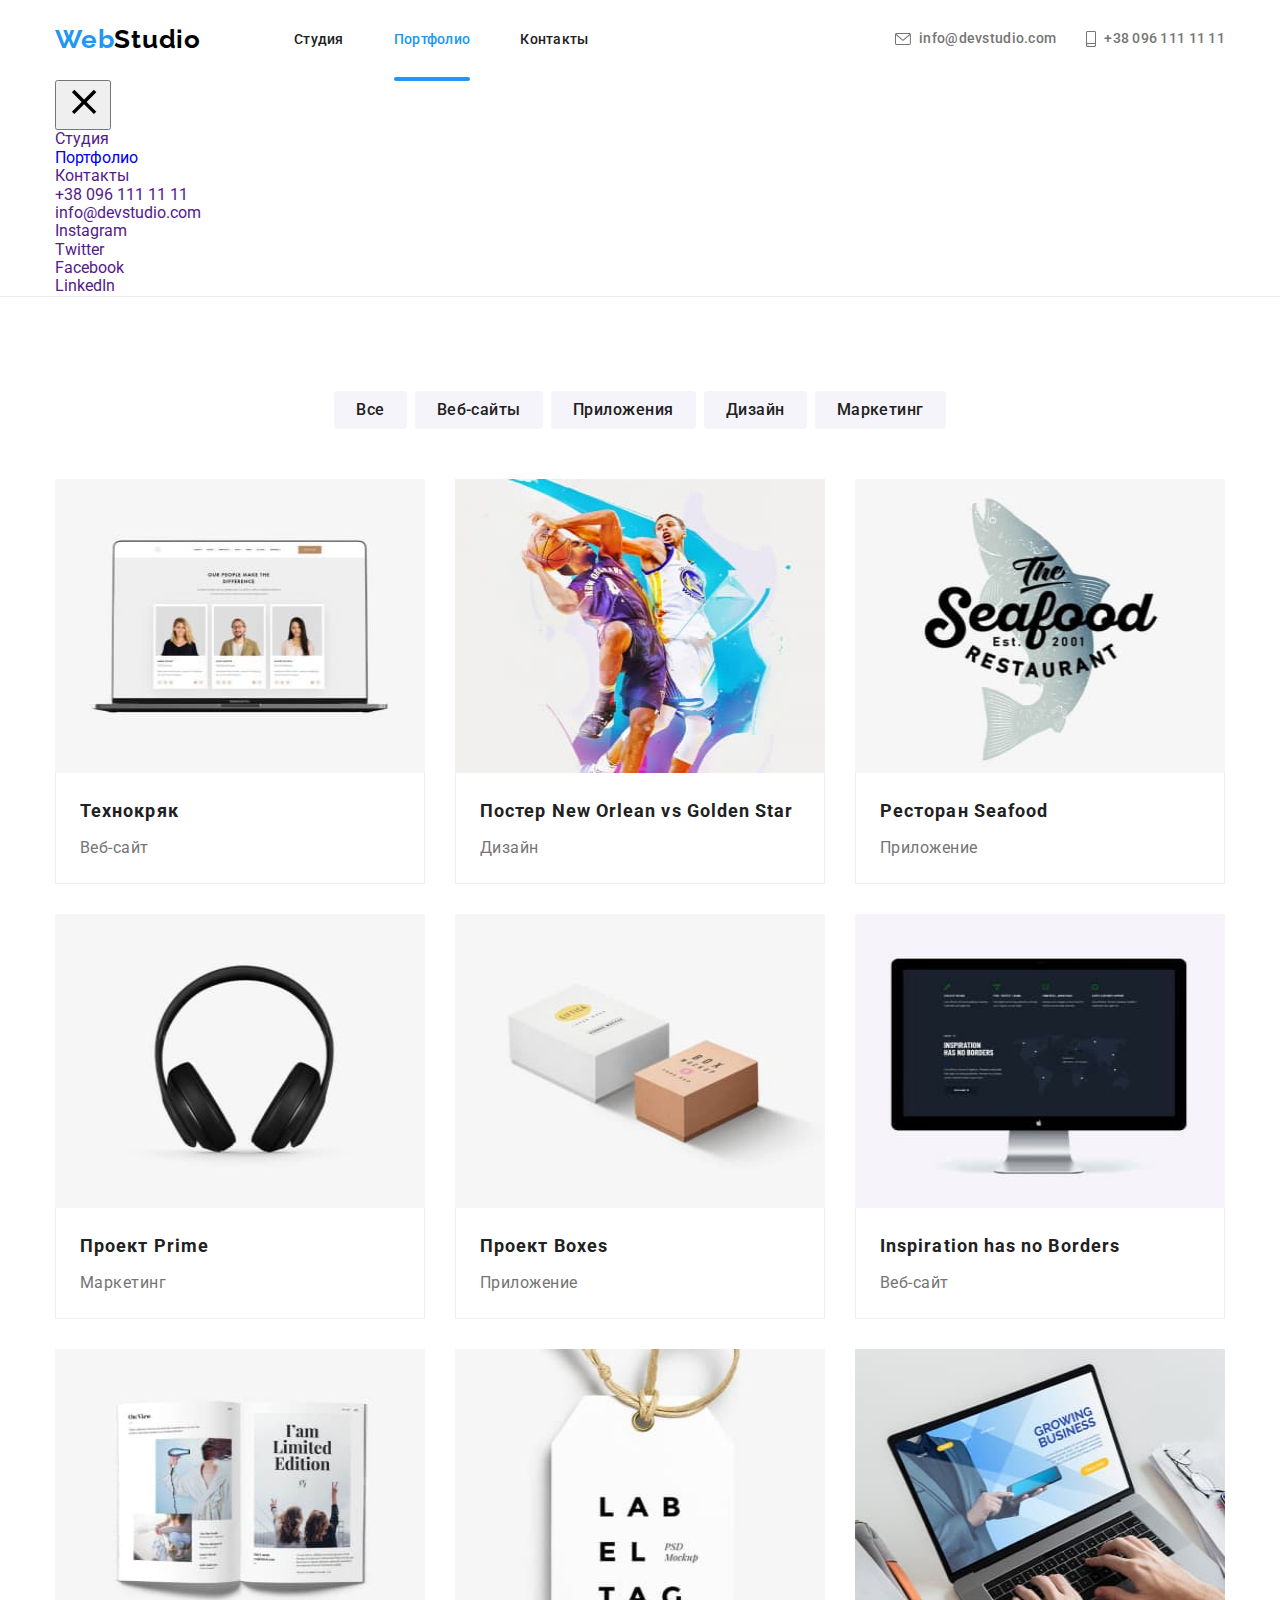
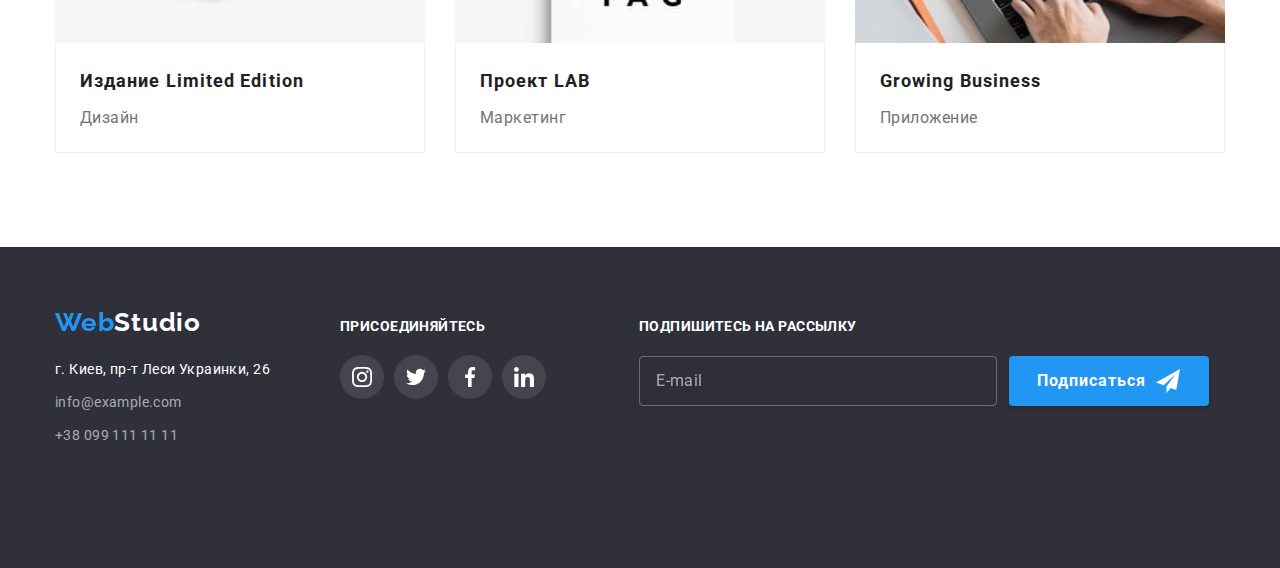
==== commit 6190cf3e: "to look on smartphone" ====
--- a/portfolio.html
+++ b/portfolio.html
@@ -21,27 +21,64 @@
     <header class="header">
         <div class="container header__container">
             <nav class="header__nav">
-                <a class="logo header__logo logo_theme_light link" href="/"><span
+                <a class="logo header__logo logo_theme_light link" href="./index.html"><span
                         class="logo__blue-part">Web</span>Studio</a>
                 <ul class="menu list">
                     <li class="menu__item"><a class="menu__link link" href="./index.html">Студия</a></li>
-                    <li class="menu__item"><a class="menu__link link menu__link_current" href="">Портфолио</a></li>
+                    <li class="menu__item"><a class="menu__link menu__link_current link" href="./portfolio.html">Портфолио</a></li>
                     <li class="menu__item"><a class="menu__link link" href="">Контакты</a></li>
                 </ul>
             </nav>
+            <button type="button" class="header__burger-btn" data-menu-button>
+                <svg class="header__burger-icon" width="40" height="40px">
+                    <use href="./img/sprite.svg#icon-menu"></use>
+                </svg>
+            </button>
             <ul class="contacts list">
                 <li class="contacts__item"><a class="contacts__mail-link link" href="mailto:info@devstudio.com">
                         <svg class="contacts__envelope-icon" width="16" height="12">
                             <use href="./img/sprite.svg#icon-envelope"></use>
                         </svg>info@devstudio.com</a>
                 </li>
-
+    
                 <li class="contacts__item"><a class="contacts__tel-link link" href="tel:+380961111111">
                         <svg class="contacts__smartphone-icon" width="10" height="16px">
                             <use href="./img/sprite.svg#icon-smartphone"></use>
                         </svg>+38 096 111 11 11</a>
                 </li>
             </ul>
+        </div>
+        <div class="mobile-menu" data-menu>
+            <div class="container mobile-menu__container">
+                <button type="button" class="mobile-menu__close-btn" data-menu-close>
+                    <svg class="modal__close-icon" width="40" height="40">
+                        <use href="./img/sprite.svg#icon-close"></use>
+                    </svg>
+                </button>
+                <ul class="mobile-menu__nav list">
+                    <li class="mobile-menu__item"><a href=""
+                            class="mobile-menu__link mobile-menu__link_current link">Студия</a></li>
+                    <li class="mobile-menu__item"><a href="./portfolio.html" class="mobile-menu__link link">Портфолио</a>
+                    </li>
+                    <li class="mobile-menu__item"><a href="" class="mobile-menu__link link">Контакты</a></li>
+                </ul>
+                <ul class="mobile-menu__contacts list">
+                    <li class="mobile-menu__contacts-item"><a href="" class="mobile-menu__contacts-link phone link">+38
+                            096 111 11 11</a></li>
+                    <li class="mobile-menu__contacts-item"><a href=""
+                            class="mobile-menu__contacts-link mail link">info@devstudio.com</a></li>
+                </ul>
+                <ul class="mobile-menu__social-networks list">
+                    <li class="mobile-menu__social-networks-item"><a href=""
+                            class="mobile-menu__social-networks-link link">Instagram</a></li>
+                    <li class="mobile-menu__social-networks-item"><a href=""
+                            class="mobile-menu__social-networks-link link">Twitter</a></li>
+                    <li class="mobile-menu__social-networks-item"><a href=""
+                            class="mobile-menu__social-networks-link link">Facebook</a></li>
+                    <li class="mobile-menu__social-networks-item"><a href=""
+                            class="mobile-menu__social-networks-link link">LinkedIn</a></li>
+                </ul>
+            </div>
         </div>
     </header>
     <main>
@@ -273,7 +310,7 @@
             <div class="footer__contacts">
                 <a class="logo footer__logo logo_theme_dark link" href="/"><span
                         class="logo__blue-part">Web</span>Studio</a>
-                <address>
+                <address class="address">
                     <p class="footer__adress-text">г. Киев, пр-т Леси Украинки, 26</p>
                     <ul class="list">
                         <li class="footer__list-item">
@@ -318,12 +355,11 @@
                     </li>
                 </ul>
             </div>
-            <!--FOOTER FORM-->
+            <!-- FOOTER FORM -->
             <form class="footer__form">
                 <div class="subscription-wraper">
                     <label class="subscription__title">Подпишитесь на рассылку
-                        <input type="email" name="user-mail" class="subscription__input" placeholder="E-mail"
-                            required />
+                        <input type="email" name="user-mail" class="subscription__input" placeholder="E-mail" required />
                     </label>
                 </div>
                 <button type="submit" class="subscription__btn">Подписаться
@@ -332,9 +368,11 @@
                     </svg>
                 </button>
             </form>
-            <!--END FOOTER FORM-->
+            <!-- END FOOTER FORM -->
         </div>
     </footer>
+
+    <script src="./js/menu.js"></script>
 </body>
 
 </html>--- a/css/main.min.css
+++ b/css/main.min.css
@@ -1,2 +1,2 @@
-:root{--main-font: "Roboto", sans-serif;--secondary-font: "Raleway", sans-serif;--main-text-color: #212121;--accent-color: #2196f3;--accent-button-backgroundcolor: #188ce8;--accent-background-color: #f5f4fa;--secondary-color: #ffffff;--secondary-gray-color: #757575;--icons-color: #afb1b8;--transition-duration: 250ms;--timing-function: cubic-bezier(0.4, 0, 0.2, 1)}.visually-hidden{position:absolute;width:1px;height:1px;margin:-1px;border:0;padding:0;white-space:nowrap;clip-path:inset(100%);clip:rect(0 0 0 0);overflow:hidden}h1,h2,h3,h4,h5,h6,p{margin-top:0;margin-bottom:0}ul,ol{margin-top:0;margin-bottom:0;padding-left:0}img{display:block}.list{list-style:none}.link{text-decoration:none;display:inline-block}.container{margin:0 auto;width:100%;padding-left:15px;padding-right:15px}@media screen and (min-width: 480px){.container{width:480px;margin:0 auto}}@media screen and (min-width: 768px){.container{width:768px}}@media screen and (min-width: 1200px){.container{width:1200px}}.section{padding-top:60px;padding-bottom:60px;margin:0 auto}@media screen and (min-width: 1200px){.section{padding-top:94px;padding-bottom:94px}}body{font-family:var(--main-font);color:var(--main-text-color)}.common-title{font-weight:700;font-size:28px;line-height:1.18;text-align:center;letter-spacing:0.03em}@media screen and (min-width: 1200px){.common-title{font-size:36px;line-height:1.16}}.social-contacts{display:flex}.social-contacts__item:not(:last-child){margin-right:10px}.social-contacts__icon{transition-property:fill;transition-duration:var(--transition-duration);transition-timing-function:var(--timing-function)}.social-contacts__icon_theme_light{fill:var(--icons-color)}.social-contacts__icon_theme_dark{fill:var(--secondary-color)}.social-contacts__link:hover .social-contacts__icon,.social-contacts__link:focus .social-contacts__icon{fill:var(--secondary-color)}.social-contacts__link{display:flex;justify-content:center;align-items:center;width:44px;height:44px;border-radius:50%;transition-property:background-color;transition-duration:var(--transition-duration);transition-timing-function:var(--timing-function)}.social-contacts__link_theme_light{background-color:var(--secondary-color)}.social-contacts__link_theme_dark{background-color:rgba(255,255,255,0.1)}.social-contacts__link:hover,.social-contacts__link:focus{background-color:var(--accent-color);outline:none}.backdrop{position:fixed;top:0;left:0;width:100%;height:100%;background:rgba(0,0,0,0.2);z-index:100;opacity:1;transition:opacity var(--transition-duration) var(--timing-function),visibility var(--transition-duration) var(--timing-function)}.is-hidden{opacity:0;visibility:hidden;pointer-events:none}.is-hidden .modal{transform:translate(-50%, -50%) scale(0.8)}.modal{position:absolute;top:50%;left:50%;transform:translate(-50%, -50%) scale(1);transition:transform var(--transition-duration) var(--timing-function);width:450px;height:609px;padding:40px;background:var(--secondary-color);box-shadow:0px 1px 3px rgba(0,0,0,0.12),0px 1px 1px rgba(0,0,0,0.14),0px 2px 1px rgba(0,0,0,0.2);border-radius:4px}@media screen and (min-width: 1200px){.modal{width:528px;height:581px}}.modal__close-btn{position:absolute;width:30px;height:30px;display:flex;justify-content:center;align-items:center;background:var(--secondary-color);border:1px solid rgba(0,0,0,0.1);border-radius:50%;top:8px;right:8px;padding:0px;cursor:pointer;transition:fill var(--transition-duration) var(--timing-function)}.modal__close-btn:hover,.modal__close-btn:focus{fill:var(--accent-color)}.modal__title{font-weight:bold;font-size:20px;line-height:1.15;text-align:center;letter-spacing:0.03em;color:var(--main-text-color);margin-bottom:12px}.modal__form{display:flex;flex-direction:column}.modal__form-field{font-weight:normal;font-size:12px;line-height:1.17;letter-spacing:0.01em;color:var(--secondary-gray-color);margin-bottom:10px}.modal__input{width:100%;height:40px;border:1px solid rgba(33,33,33,0.2);border-radius:4px;padding-left:42px;transition:border-color var(--transition-duration) var(--timing-function)}.modal__input:focus{border-color:var(--accent-color);outline:none}.modal__input:focus+.form-field-icon{fill:var(--accent-color)}.modal__input-wrapper{position:relative;display:block;margin-top:4px}.modal__input-icon{position:absolute;top:50%;left:12px;transform:translateY(-50%);transition:fill var(--transition-duration) var(--timing-function)}.modal__textarea{display:block;width:100%;height:120px;border:1px solid rgba(33,33,33,0.2);border-radius:4px;resize:none;padding:12px 16px;margin-top:4px;margin-bottom:20px;transition:border-color var(--transition-duration) var(--timing-function)}.modal__textarea:focus{border-color:var(--accent-color);outline:none}.modal__textarea::placeholder{color:rgba(117,117,117,0.5);font-weight:normal;font-size:14px;line-height:1.14;letter-spacing:0.01em}.modal__checkbox-policy{font-weight:normal;font-size:14px;line-height:1.71;letter-spacing:0.03em;color:var(--secondary-gray-color);margin-bottom:30px}.modal__checkbox-policy::before{display:inline-block;vertical-align:middle;content:"";width:16px;height:15px;border:2px solid var(--main-text-color);border-radius:2px;cursor:pointer;margin-right:8px;transition:border-color var(--transition-duration) var(--timing-function)}.modal__checkbox:checked+.modal__checkbox-policy::before{background-color:var(--accent-color);border-color:var(--accent-color);background-image:url("../img/icon_check.svg");background-size:contain;background-origin:border-box}.modal__checkbox:focus+.modal__checkbox-policy::before{border-color:var(--accent-color)}.modal__policy-link{color:var(--accent-color)}@media screen and (max-width: 767px){.menu{display:none}}@media screen and (min-width: 768px){.menu{display:flex}}@media screen and (min-width: 768px){.menu__link{position:relative;font-weight:500;font-size:14px;line-height:1.14;letter-spacing:0.02em;color:var(--main-text-color);transition-property:color;transition-duration:var(--transition-duration);transition-timing-function:var(--timing-function)}.menu__link:hover,.menu__link:focus{color:var(--accent-color);outline:none}.menu__link_current{color:var(--accent-color)}.menu__link_current::after{position:absolute;left:0;bottom:-33px;display:block;content:"";width:100%;height:4px;background:var(--accent-color);border-radius:2px}}@media screen and (min-width: 768px){.menu__item:not(:last-child){margin-right:50px}}.logo{font-family:var(--secondary-font);font-weight:700;font-size:24px;line-height:1.17;letter-spacing:0.03em}.logo_theme_light{color:#000000}.logo_theme_dark{color:var(--secondary-color)}.logo .logo__blue-part{color:var(--accent-color)}@media screen and (min-width: 1200px){.logo{font-family:var(--secondary-font);font-size:26px;line-height:1.19}}@media screen and (max-width: 767px){.contacts{display:none}}@media screen and (min-width: 768px) and (max-width: 1199px){.contacts__item:not(:last-child){margin-bottom:10px}}@media screen and (min-width: 768px){.contacts__envelope-icon{fill:currentColor;margin-right:8px}}@media screen and (min-width: 768px){.contacts__smartphone-icon{fill:currentColor;margin-right:8px}}@media screen and (min-width: 768px){.contacts__mail-link{font-weight:500;font-size:12px;line-height:1.17;letter-spacing:0.02em;color:var(--secondary-gray-color);transition-property:color;transition-duration:var(--transition-duration);transition-timing-function:var(--timing-function)}.contacts__mail-link:hover{color:var(--accent-color);outline:none}.contacts__mail-link:hover .envelope-icon{fill:currentColor}.contacts__mail-link:focus{color:var(--accent-color);outline:none}.contacts__mail-link:focus .envelope-icon{fill:currentColor}}@media screen and (min-width: 768px){.contacts__tel-link{font-weight:500;font-size:12px;line-height:1.17;letter-spacing:0.02em;color:var(--secondary-gray-color);transition-property:color;transition-duration:var(--transition-duration);transition-timing-function:var(--timing-function)}.contacts__tel-link:hover{color:var(--accent-color);outline:none}.contacts__tel-link:hover .smartphone-icon{fill:currentColor}.contacts__tel-link:focus{color:var(--accent-color);outline:none}.contacts__tel-link:focus .smartphone-icon{fill:currentColor}}@media screen and (min-width: 1200px){.contacts{display:flex;align-items:center}}@media screen and (min-width: 1200px){.contacts__item:not(:last-child){margin-right:30px}}@media screen and (min-width: 1200px){.contacts__mail-link{font-size:14px;line-height:1.14}}@media screen and (min-width: 1200px){.contacts__tel-link{font-size:14px;line-height:1.14}}.modal-btn{align-self:center;width:200px;height:50px;display:inline-block;font-weight:700;font-size:16px;line-height:1.87;letter-spacing:0.06em;color:var(--secondary-color);background-color:var(--accent-color);cursor:pointer;border:none;border-radius:4px;box-shadow:0px 4px 4px rgba(0,0,0,0.15);transition-property:background-color;transition-duration:var(--transition-duration);transition-timing-function:var(--timing-function)}.modal-btn:hover,.modal-btn:focus{background-color:var(--accent-button-backgroundcolor);outline:none}@media screen and (max-width: 767px){.mobile-menu{position:fixed;top:0;left:0;width:100vw;height:100vh;background-color:#ffffff;overflow:auto;opacity:0;visibility:hidden;pointer-events:none}.mobile-menu__container{position:relative;padding-top:48px;padding-bottom:48px;padding-left:25px}.mobile-menu__close-btn{position:absolute;top:10px;right:15px;width:40px;height:40px;border:none;background-color:transparent;padding:0}.mobile-menu__close-btn:hover,.mobile-menu__close-btn:focus{fill:var(--accent-color)}.mobile-menu__link{font-style:normal;font-weight:500;font-size:40px;line-height:1.18;letter-spacing:0.02em;color:var(--main-text-color)}.mobile-menu__link_current{color:var(--accent-color)}.mobile-menu__item:not(:last-child){margin-bottom:32px}.mobile-menu__contacts{margin-top:302px}.mobile-menu__contacts-item:not(:last-child){margin-bottom:32px}.phone{font-style:normal;font-weight:500;font-size:34px;line-height:1.18;letter-spacing:0.02em;color:var(--accent-color)}.mail{font-style:normal;font-weight:500;font-size:24px;line-height:1.17;letter-spacing:0.02em;color:var(--secondary-gray-color)}.mobile-menu__social-networks{display:flex;margin-top:64px}.mobile-menu__social-networks-item:not(:last-child)::after{content:"";width:22px;height:0px;border:1px solid rgba(33,33,33,0.2);transform:rotate(90deg);margin-left:10px;margin-right:10px}.mobile-menu__social-networks-link{font-style:normal;font-weight:500;font-size:18px;line-height:1.22;letter-spacing:0.02em;color:var(--accent-color)}.mobile-menu.is-open{opacity:1;visibility:visible;pointer-events:auto}}@media screen and (min-width: 768px){.mobile-menu{display:none}}.header{border-bottom:1px solid #ececec}.header__container{display:flex;justify-content:space-between;align-items:center;padding-top:16px;padding-bottom:16px}.header__burger-btn{line-height:0;background-color:transparent;border:none;padding:0}@media screen and (min-width: 768px){.header__burger-btn{display:none}}@media screen and (min-width: 768px){.header__container{padding-top:21px;padding-bottom:21px}}@media screen and (min-width: 768px){.header__logo{margin-right:88px}}@media screen and (min-width: 768px){.header__nav{display:flex;align-items:center}}@media screen and (min-width: 1200px){.header__logo{margin-right:93px}}@media screen and (min-width: 1200px){.header__container{padding-top:24px;padding-bottom:25px}}.hero{padding-top:118px;padding-bottom:118px;text-align:center;background-color:#2f303a;background-image:linear-gradient(rgba(47,48,58,0.4), rgba(47,48,58,0.4)),url(../img/hero/hero-mobile.jpg);background-repeat:no-repeat;background-position:center;background-size:cover;max-width:1600px}@media screen and (min-device-pixel-ratio: 2), screen and (min-resolution: 192dpi), screen and (min-resolution: 2dppx){.hero{background-image:linear-gradient(rgba(47,48,58,0.4), rgba(47,48,58,0.4)),url(../img/hero/hero-mobile@2x.jpg)}}@media screen and (min-width: 768px){.hero{background-image:linear-gradient(rgba(47,48,58,0.4), rgba(47,48,58,0.4)),url(../img/hero/hero-tablet.jpg)}}@media screen and (min-width: 768px) and (min-device-pixel-ratio: 2), screen and (min-width: 768px) and (min-resolution: 192dpi), screen and (min-width: 768px) and (min-resolution: 2dppx){.hero{background-image:linear-gradient(rgba(47,48,58,0.4), rgba(47,48,58,0.4)),url(../img/hero/hero-tablet@2x.jpg)}}@media screen and (min-width: 1200px){.hero{background-image:linear-gradient(rgba(47,48,58,0.4), rgba(47,48,58,0.4)),url(../img/hero/hero-desktop.jpg)}}@media screen and (min-width: 1200px) and (min-device-pixel-ratio: 2), screen and (min-width: 1200px) and (min-resolution: 192dpi), screen and (min-width: 1200px) and (min-resolution: 2dppx){.hero{background-image:linear-gradient(rgba(47,48,58,0.4), rgba(47,48,58,0.4)),url(../img/hero/hero-desktop@2x.jpg)}}@media screen and (min-width: 1200px){.hero{padding-top:200px;padding-bottom:200px}}.hero__title{font-weight:900;font-size:26px;line-height:1.62;text-align:center;letter-spacing:0.06em;text-transform:uppercase;color:var(--secondary-color);margin-bottom:30px}@media screen and (min-width: 1200px){.hero__title{font-size:44px;line-height:1.36}}.benefits{padding-top:60px;padding-bottom:60px}.benefits__icons{display:flex;justify-content:center;align-items:center;width:450px;height:120px;background:var(--accent-background-color);border-radius:4px;margin-bottom:30px}.benefits__subtitle{font-weight:700;font-size:14px;line-height:1.14;letter-spacing:0.03em;text-transform:uppercase;color:var(--main-text-color);margin-bottom:10px}@media screen and (max-width: 767px){.benefits__subtitle{text-align:center}}.benefits__text{font-size:14px;line-height:1.71;letter-spacing:0.03em;color:var(--secondary-gray-color)}@media screen and (min-width: 1200px){.benefits{padding-top:94px;padding-bottom:94px}}@media screen and (max-width: 767px){.benefits__item:not(:last-child){margin-bottom:30px}}@media screen and (min-width: 768px){.benefits__icons{width:354px}}@media screen and (min-width: 1200px){.benefits__icons{width:270px}}@media screen and (min-width: 768px){.benefits__list{display:flex;flex-wrap:wrap;margin-right:-30px;margin-bottom:-30px}}@media screen and (min-width: 768px){.benefits__item{margin-right:30px;margin-bottom:30px;flex-basis:calc((100% - 2 * 30px) / 2)}}@media screen and (min-width: 1200px){.benefits__item{flex-basis:calc((100% - 4 * 30px) / 4)}}.about{padding-bottom:94px}@media screen and (max-width: 1199px){.about{display:none}}.about__title{margin-bottom:48px}.about__list{display:flex;justify-content:space-between}.about-image__wrapper{position:relative}.about__img-caption{position:absolute;width:100%;height:70px;right:0;bottom:0;padding:27px 82px;background:rgba(47,48,58,0.8);font-weight:bold;font-size:14px;line-height:1.14;text-align:center;letter-spacing:0.03em;text-transform:uppercase;color:var(--secondary-color)}.team{background:var(--accent-background-color)}.team__title{margin-bottom:30px}@media screen and (min-width: 1200px){.team__title{margin-bottom:50px}}.team__name{font-weight:500;font-size:16px;line-height:1.18;letter-spacing:0.03em;color:var(--main-text-color);margin-bottom:10px;text-align:center}.team__position{font-size:16px;line-height:1.18;letter-spacing:0.03em;color:var(--secondary-gray-color);margin-bottom:16px;text-align:center}.team__information{padding-left:122px;padding-right:122px;padding-top:30px;padding-bottom:24px;text-align:center;background:var(--secondary-color);box-shadow:0px 1px 3px rgba(0,0,0,0.12),0px 1px 1px rgba(0,0,0,0.14),0px 2px 1px rgba(0,0,0,0.2);border-radius:0px 0px 4px 4px}@media screen and (min-width: 768px){.team__information{padding-left:74px;padding-right:74px}}@media screen and (min-width: 1200px){.team__information{padding-left:32px;padding-right:32px;padding-top:30px;padding-bottom:30px}}.team__member{box-shadow:0px 1px 3px rgba(0,0,0,0.12),0px 1px 1px rgba(0,0,0,0.14),0px 2px 1px rgba(0,0,0,0.2)}@media screen and (max-width: 767px){.team__member:not(:last-child){margin-bottom:30px}}@media screen and (min-width: 768px){.team__member{flex-basis:calc((100% - 60px) / 2);margin-left:30px;margin-top:30px}}@media screen and (min-width: 1200px){.team__member{flex-basis:calc((100% - 120px) / 4)}}@media screen and (min-width: 768px){.team__list{display:flex;flex-wrap:wrap;margin-left:-30px;margin-top:-30px;justify-content:space-between}}.clients{padding-top:60px;padding-bottom:60px}@media screen and (min-width: 1200px){.clients{padding-top:94px;padding-bottom:94px}}.clients__title{margin-bottom:30px}@media screen and (min-width: 1200px){.clients__title{margin-bottom:50px}}.clients__link{display:flex;justify-content:center;align-items:center;border:1px solid #afb1b8;border-radius:4px;width:210px;height:92px;transition-property:border;transition-duration:var(--transition-duration);transition-timing-function:var(--timing-function)}.clients__link:hover,.clients__link:focus{border:1px solid var(--accent-color);outline:none}.clients__link:hover .clients__icon,.clients__link:focus .clients__icon{fill:var(--accent-color)}@media screen and (min-width: 768px){.clients__link{width:226px}}@media screen and (min-width: 1200px){.clients__link{width:170px}}.clients__icon{fill:var(--icons-color);transition-property:fill;transition-duration:var(--transition-duration);transition-timing-function:var(--timing-function)}.clients__list{display:flex;flex-wrap:wrap;margin-left:-30px;margin-top:-30px}.clients__item{margin-left:30px;margin-top:30px}@media screen and (max-width: 767px){.clients__item{flex-basis:calc((100% - 60px) / 2)}}@media screen and (min-width: 768px){.clients__item{flex-basis:calc((100% - 90px) / 3)}}@media screen and (min-width: 1200px){.clients__item{flex-basis:calc((100% - 180px) / 6)}}.footer{background:#2f303a;padding-top:60px;padding-bottom:60px}.footer__container{align-items:baseline;text-align:center}@media screen and (min-width: 768px) and (max-width: 1199px){.footer__container{display:flex;justify-content:space-around;flex-wrap:wrap}}@media screen and (min-width: 1200px){.footer__container{display:flex;flex-wrap:wrap;text-align:start}}.footer__logo{margin-bottom:20px}.footer__adress-text{font-style:normal;font-size:14px;line-height:1.71;letter-spacing:0.03em;color:var(--secondary-color);margin-bottom:9px}.footer__list-item:not(:last-child){margin-bottom:9px}.footer__contact-link{font-style:normal;font-weight:400;font-size:14px;line-height:1.71;letter-spacing:0.03em;color:rgba(255,255,255,0.6);transition-property:color;transition-duration:var(--transition-duration);transition-timing-function:var(--timing-function)}.footer__contact-link:hover,.footer__contact-link:focus{color:var(--accent-color)}.footer__social-contacts{display:inline-block;width:206px;height:80px;margin-bottom:60px}@media screen and (min-width: 1200px){.footer__social-contacts{margin-right:93px}}.footer__join-text{font-weight:700;font-size:14px;line-height:1.14;letter-spacing:0.03em;text-transform:uppercase;color:var(--secondary-color);margin-bottom:20px}.footer__contacts{margin-bottom:60px}@media screen and (min-width: 1200px){.footer__contacts{margin-right:70px}}.subscription__title{margin-bottom:20px;font-weight:700;font-size:14px;line-height:1.14;letter-spacing:0.03em;text-transform:uppercase;color:var(--secondary-color)}.subscription__input{width:450px;height:50px;border:1px solid rgba(255,255,255,0.3);box-sizing:border-box;filter:drop-shadow(0px 4px 4px rgba(0,0,0,0.15));border-radius:4px;background-color:transparent;font-weight:normal;font-size:16px;line-height:1.25;letter-spacing:0.03em;color:rgba(255,255,255,0.6);padding:15px 16px;margin-bottom:20px;margin-top:20px;transition:border-color var(--transition-duration) var(--timing-function)}.subscription__input::placeholder{font-weight:400;font-size:16px;line-height:1.25;letter-spacing:0.03em;color:rgba(255,255,255,0.6)}.subscription__input:focus{border-color:var(--accent-color);outline:none}@media screen and (min-width: 768px){.subscription__input{display:flex;flex-direction:column}}@media screen and (min-width: 1200px){.subscription__input{width:358px;margin-right:12px;margin-bottom:0}}.subscription__btn{margin:0 auto;display:flex;align-items:center;width:200px;height:50px;background:var(--accent-color);box-shadow:0px 4px 4px rgba(0,0,0,0.15);border-radius:4px;font-weight:700;font-size:16px;line-height:1.88;letter-spacing:0.06em;color:var(--secondary-color);border:none;cursor:pointer;padding:10px 28px;transform:background-color var(--transition-duration) var(--timing-function)}.subscription__btn:hover,.subscription__btn:focus{background-color:var(--accent-button-backgroundcolor)}.subscription__btn-icon{margin-left:10px;fill:currentColor}@media screen and (min-width: 1200px){.footer__form{display:flex;justify-content:flex-start;align-items:flex-end}}.filtr-section-list{display:flex;flex-wrap:wrap;margin-bottom:40px}@media screen and (min-width: 768px){.filtr-section-list{display:flex;justify-content:center;margin-bottom:30px}}@media screen and (min-width: 768px){.filtr-section-list{margin-bottom:50px}}.filtr-section-item:not(:last-child){margin-right:8px}@media screen and (max-width: 767px){.filtr-section-item:nth-child(-n+3){margin-bottom:15px}}.filtr-section-item{transition-property:box-shadow;transition-duration:var(--transition-duration);transition-timing-function:var(--timing-function)}.filtr-btn{font-family:var(--main-font);font-weight:500;font-size:16px;line-height:1.62;letter-spacing:0.03em;background:var(--accent-background-color);color:var(--main-text-color);cursor:pointer;padding:6px 22px;border:none;border-radius:4px;transition-property:color;transition-duration:var(--transition-duration);transition-timing-function:var(--timing-function);transition-property:background-color;transition-duration:var(--transition-duration);transition-timing-function:var(--timing-function);transition-property:box-shadow;transition-duration:var(--transition-duration);transition-timing-function:var(--timing-function)}.filtr-btn:hover,.filtr-btn:focus{background-color:var(--accent-color);color:var(--secondary-color);box-shadow:0px 3px 1px rgba(0,0,0,0.1),0px 1px 2px rgba(0,0,0,0.08),0px 2px 2px rgba(0,0,0,0.12);outline:none}.portfolio-card-link{transition-property:box-shadow;transition-duration:var(--transition-duration);transition-timing-function:var(--timing-function)}.portfolio-card-link:hover,.portfolio-card-link:focus{box-shadow:0px 1px 1px rgba(0,0,0,0.12),0px 4px 4px rgba(0,0,0,0.06),1px 4px 6px rgba(0,0,0,0.16);outline:none}.portfolio-card-link:hover .overlay,.portfolio-card-link:focus .overlay{transform:translateY(0%)}.overlay{position:absolute;top:0;left:0;width:100%;height:100%;background-color:var(--accent-color);padding:63px 24px;font-family:var(--main-font);font-size:18px;line-height:1.56;letter-spacing:0.03em;color:var(--secondary-color);overflow:auto;transform:translateY(100%);transition:transform var(--transition-duration) var(--timing-function)}.portfolio-img-wrapper{position:relative;overflow:hidden}.portfolio-img-title{font-family:var(--main-font);font-weight:700;font-size:18px;line-height:2;letter-spacing:0.06em;color:var(--main-text-color);margin-bottom:4px}.portfolio-img-text{font-family:var(--main-font);font-size:16px;line-height:1.87;letter-spacing:0.03em;color:var(--secondary-gray-color)}.portfolio-img-content{padding:20px 24px;background:var(--secondary-color);border:1px solid #eeeeee;border-top:none}@media screen and (min-width: 768px) and (max-width: 1199px){.portfolio-img-content-height{height:146px}}@media screen and (max-width: 767px){.portfolio-item:not(:last-child){margin-bottom:30px}}@media screen and (min-width: 768px){.portfolio-list{display:flex;flex-wrap:wrap;margin-left:-30px;margin-top:-30px}}@media screen and (min-width: 768px){.portfolio-item{flex-basis:calc((100% - 60px) / 2);margin-left:30px;margin-top:30px}}@media screen and (min-width: 1200px){.portfolio-item{flex-basis:calc((100% - 90px) / 3);margin-left:30px;margin-top:30px}}
+:root{--main-font: "Roboto", sans-serif;--secondary-font: "Raleway", sans-serif;--main-text-color: #212121;--accent-color: #2196f3;--accent-button-backgroundcolor: #188ce8;--accent-background-color: #f5f4fa;--secondary-color: #ffffff;--secondary-gray-color: #757575;--icons-color: #afb1b8;--transition-duration: 250ms;--timing-function: cubic-bezier(0.4, 0, 0.2, 1)}.visually-hidden{position:absolute;width:1px;height:1px;margin:-1px;border:0;padding:0;white-space:nowrap;clip-path:inset(100%);clip:rect(0 0 0 0);overflow:hidden}h1,h2,h3,h4,h5,h6,p{margin-top:0;margin-bottom:0}ul,ol{margin-top:0;margin-bottom:0;padding-left:0}img{display:block}.list{list-style:none}.link{text-decoration:none;display:inline-block}.container{margin:0 auto;width:100%;padding-left:15px;padding-right:15px}@media screen and (min-width: 480px){.container{width:480px;margin:0 auto}}@media screen and (min-width: 768px){.container{width:768px}}@media screen and (min-width: 1200px){.container{width:1200px}}.section{padding-top:60px;padding-bottom:60px;margin:0 auto}@media screen and (min-width: 1200px){.section{padding-top:94px;padding-bottom:94px}}body{font-family:var(--main-font);color:var(--main-text-color)}.common-title{font-weight:700;font-size:28px;line-height:1.18;text-align:center;letter-spacing:0.03em}@media screen and (min-width: 1200px){.common-title{font-size:36px;line-height:1.16}}.social-contacts{display:flex;justify-content:center}.social-contacts__item:not(:last-child){margin-right:10px}.social-contacts__icon{transition-property:fill;transition-duration:var(--transition-duration);transition-timing-function:var(--timing-function)}.social-contacts__icon_theme_light{fill:var(--icons-color)}.social-contacts__icon_theme_dark{fill:var(--secondary-color)}.social-contacts__link:hover .social-contacts__icon,.social-contacts__link:focus .social-contacts__icon{fill:var(--secondary-color)}.social-contacts__link{display:flex;justify-content:center;align-items:center;width:44px;height:44px;border-radius:50%;transition-property:background-color;transition-duration:var(--transition-duration);transition-timing-function:var(--timing-function)}.social-contacts__link_theme_light{background-color:var(--secondary-color)}.social-contacts__link_theme_dark{background-color:rgba(255,255,255,0.1)}.social-contacts__link:hover,.social-contacts__link:focus{background-color:var(--accent-color);outline:none}.backdrop{position:fixed;top:0;left:0;width:100%;height:100%;background:rgba(0,0,0,0.2);z-index:100;opacity:1;transition:opacity var(--transition-duration) var(--timing-function),visibility var(--transition-duration) var(--timing-function)}.is-hidden{opacity:0;visibility:hidden;pointer-events:none}.is-hidden .modal{transform:translate(-50%, -50%) scale(0.8)}.modal{position:absolute;top:50%;left:50%;transform:translate(-50%, -50%) scale(1);transition:transform var(--transition-duration) var(--timing-function);width:450px;height:609px;padding:40px;background:var(--secondary-color);box-shadow:0px 1px 3px rgba(0,0,0,0.12),0px 1px 1px rgba(0,0,0,0.14),0px 2px 1px rgba(0,0,0,0.2);border-radius:4px}@media screen and (min-width: 1200px){.modal{width:528px;height:581px}}.modal__close-btn{position:absolute;width:30px;height:30px;display:flex;justify-content:center;align-items:center;background:var(--secondary-color);border:1px solid rgba(0,0,0,0.1);border-radius:50%;top:8px;right:8px;padding:0px;cursor:pointer;transition:fill var(--transition-duration) var(--timing-function)}.modal__close-btn:hover,.modal__close-btn:focus{fill:var(--accent-color)}.modal__title{font-weight:bold;font-size:20px;line-height:1.15;text-align:center;letter-spacing:0.03em;color:var(--main-text-color);margin-bottom:12px}.modal__form{display:flex;flex-direction:column}.modal__form-field{font-weight:normal;font-size:12px;line-height:1.17;letter-spacing:0.01em;color:var(--secondary-gray-color);margin-bottom:10px}.modal__input{width:100%;height:40px;border:1px solid rgba(33,33,33,0.2);border-radius:4px;padding-left:42px;transition:border-color var(--transition-duration) var(--timing-function)}.modal__input:focus{border-color:var(--accent-color);outline:none}.modal__input:focus+.form-field-icon{fill:var(--accent-color)}.modal__input-wrapper{position:relative;display:block;margin-top:4px}.modal__input-icon{position:absolute;top:50%;left:12px;transform:translateY(-50%);transition:fill var(--transition-duration) var(--timing-function)}.modal__textarea{display:block;width:100%;height:120px;border:1px solid rgba(33,33,33,0.2);border-radius:4px;resize:none;padding:12px 16px;margin-top:4px;margin-bottom:20px;transition:border-color var(--transition-duration) var(--timing-function)}.modal__textarea:focus{border-color:var(--accent-color);outline:none}.modal__textarea::placeholder{color:rgba(117,117,117,0.5);font-weight:normal;font-size:14px;line-height:1.14;letter-spacing:0.01em}.modal__checkbox-policy{font-weight:normal;font-size:12px;line-height:1.17;letter-spacing:0.03em;color:var(--secondary-gray-color);margin-bottom:30px}.modal__checkbox-policy::before{display:inline-block;vertical-align:middle;content:"";width:16px;height:15px;border:2px solid var(--main-text-color);border-radius:2px;cursor:pointer;margin-right:8px;transition:border-color var(--transition-duration) var(--timing-function)}.modal__checkbox:checked+.modal__checkbox-policy::before{background-color:var(--accent-color);border-color:var(--accent-color);background-image:url("../img/icon_check.svg");background-size:contain;background-origin:border-box}.modal__checkbox:focus+.modal__checkbox-policy::before{border-color:var(--accent-color)}.modal__policy-link{color:var(--accent-color)}@media screen and (min-width: 1200px){.modal__checkbox-policy{font-size:14px;line-height:1.71}}@media screen and (max-width: 767px){.menu{display:none}}@media screen and (min-width: 768px){.menu{display:flex}}@media screen and (min-width: 768px){.menu__link{position:relative;font-weight:500;font-size:14px;line-height:1.14;letter-spacing:0.02em;color:var(--main-text-color);transition-property:color;transition-duration:var(--transition-duration);transition-timing-function:var(--timing-function)}.menu__link:hover,.menu__link:focus{color:var(--accent-color);outline:none}.menu__link_current{color:var(--accent-color)}.menu__link_current::after{position:absolute;left:0;bottom:-33px;display:block;content:"";width:100%;height:4px;background:var(--accent-color);border-radius:2px}}@media screen and (min-width: 768px){.menu__item:not(:last-child){margin-right:50px}}.logo{font-family:var(--secondary-font);font-weight:700;font-size:24px;line-height:1.17;letter-spacing:0.03em}.logo_theme_light{color:#000000}.logo_theme_dark{color:var(--secondary-color)}.logo .logo__blue-part{color:var(--accent-color)}@media screen and (min-width: 1200px){.logo{font-family:var(--secondary-font);font-size:26px;line-height:1.19}}@media screen and (max-width: 767px){.contacts{display:none}}@media screen and (min-width: 768px) and (max-width: 1199px){.contacts__item:not(:last-child){margin-bottom:10px}}@media screen and (min-width: 768px){.contacts__envelope-icon{fill:currentColor;margin-right:8px}}@media screen and (min-width: 768px){.contacts__smartphone-icon{fill:currentColor;margin-right:8px}}@media screen and (min-width: 768px){.contacts__mail-link{display:flex;align-items:center;font-weight:500;font-size:12px;line-height:1.17;letter-spacing:0.02em;color:var(--secondary-gray-color);transition-property:color;transition-duration:var(--transition-duration);transition-timing-function:var(--timing-function)}.contacts__mail-link:hover{color:var(--accent-color);outline:none}.contacts__mail-link:hover .envelope-icon{fill:currentColor}.contacts__mail-link:focus{color:var(--accent-color);outline:none}.contacts__mail-link:focus .envelope-icon{fill:currentColor}}@media screen and (min-width: 768px){.contacts__tel-link{display:flex;align-items:center;font-weight:500;font-size:12px;line-height:1.17;letter-spacing:0.02em;color:var(--secondary-gray-color);transition-property:color;transition-duration:var(--transition-duration);transition-timing-function:var(--timing-function)}.contacts__tel-link:hover{color:var(--accent-color);outline:none}.contacts__tel-link:hover .smartphone-icon{fill:currentColor}.contacts__tel-link:focus{color:var(--accent-color);outline:none}.contacts__tel-link:focus .smartphone-icon{fill:currentColor}}@media screen and (min-width: 1200px){.contacts{display:flex;align-items:center}}@media screen and (min-width: 1200px){.contacts__item:not(:last-child){margin-right:30px}}@media screen and (min-width: 1200px){.contacts__mail-link{font-size:14px;line-height:1.14}}@media screen and (min-width: 1200px){.contacts__tel-link{font-size:14px;line-height:1.14}}.modal-btn{align-self:center;width:200px;height:50px;display:inline-block;font-weight:700;font-size:16px;line-height:1.87;letter-spacing:0.06em;color:var(--secondary-color);background-color:var(--accent-color);cursor:pointer;border:none;border-radius:4px;box-shadow:0px 4px 4px rgba(0,0,0,0.15);transition-property:background-color;transition-duration:var(--transition-duration);transition-timing-function:var(--timing-function)}.modal-btn:hover,.modal-btn:focus{background-color:var(--accent-button-backgroundcolor);outline:none}@media screen and (max-width: 767px){.mobile-menu{position:fixed;top:0;left:0;width:100vw;height:100vh;background-color:#ffffff;overflow:auto;opacity:0;visibility:hidden;pointer-events:none;z-index:5}.mobile-menu.is-open{opacity:1;visibility:visible;pointer-events:auto}.mobile-menu__container{position:relative;padding-top:48px;padding-bottom:48px;padding-left:25px}.mobile-menu__close-btn{position:absolute;top:10px;right:15px;width:40px;height:40px;border:none;background-color:transparent;padding:0}.mobile-menu__close-btn:hover,.mobile-menu__close-btn:focus{fill:var(--accent-color)}.mobile-menu__link{font-style:normal;font-weight:500;font-size:40px;line-height:1.18;letter-spacing:0.02em;color:var(--main-text-color)}.mobile-menu__link_current{color:var(--accent-color)}.mobile-menu__link:hover{color:var(--accent-color)}.mobile-menu__item:not(:last-child){margin-bottom:32px}.mobile-menu__contacts{margin-top:302px}.mobile-menu__contacts-item:not(:last-child){margin-bottom:32px}.phone{font-style:normal;font-weight:500;font-size:34px;line-height:1.18;letter-spacing:0.02em;color:var(--accent-color)}.mail{font-style:normal;font-weight:500;font-size:24px;line-height:1.17;letter-spacing:0.02em;color:var(--secondary-gray-color)}.mobile-menu__social-networks{display:flex;margin-top:64px}.mobile-menu__social-networks-item:not(:last-child)::after{content:"";width:22px;height:0px;border:1px solid rgba(33,33,33,0.2);transform:rotate(90deg);margin-left:10px;margin-right:10px}.mobile-menu__social-networks-link{font-style:normal;font-weight:500;font-size:18px;line-height:1.22;letter-spacing:0.02em;color:var(--accent-color)}}@media screen and (max-width: 767px) and (min-width: 768px){.mobile-menu{display:none}}.header{border-bottom:1px solid #ececec}.header__container{display:flex;justify-content:space-between;align-items:center;padding-top:16px;padding-bottom:16px}.header__burger-btn{line-height:0;background-color:transparent;border:none;padding:0}@media screen and (min-width: 768px){.header__burger-btn{display:none}}@media screen and (min-width: 768px){.header__container{padding-top:21px;padding-bottom:21px}}@media screen and (min-width: 768px){.header__logo{margin-right:88px}}@media screen and (min-width: 768px){.header__nav{display:flex;align-items:center}}@media screen and (min-width: 1200px){.header__logo{margin-right:93px}}@media screen and (min-width: 1200px){.header__container{padding-top:24px;padding-bottom:25px}}.hero{padding-top:118px;padding-bottom:118px;text-align:center;background-color:#2f303a;background-image:linear-gradient(rgba(47,48,58,0.4), rgba(47,48,58,0.4)),url(../img/hero/hero-mobile.jpg);background-repeat:no-repeat;background-position:center;background-size:cover;max-width:1600px}@media screen and (min-device-pixel-ratio: 2), screen and (min-resolution: 192dpi), screen and (min-resolution: 2dppx){.hero{background-image:linear-gradient(rgba(47,48,58,0.4), rgba(47,48,58,0.4)),url(../img/hero/hero-mobile@2x.jpg)}}@media screen and (min-width: 768px){.hero{background-image:linear-gradient(rgba(47,48,58,0.4), rgba(47,48,58,0.4)),url(../img/hero/hero-tablet.jpg)}}@media screen and (min-width: 768px) and (min-device-pixel-ratio: 2), screen and (min-width: 768px) and (min-resolution: 192dpi), screen and (min-width: 768px) and (min-resolution: 2dppx){.hero{background-image:linear-gradient(rgba(47,48,58,0.4), rgba(47,48,58,0.4)),url(../img/hero/hero-tablet@2x.jpg)}}@media screen and (min-width: 1200px){.hero{background-image:linear-gradient(rgba(47,48,58,0.4), rgba(47,48,58,0.4)),url(../img/hero/hero-desktop.jpg)}}@media screen and (min-width: 1200px) and (min-device-pixel-ratio: 2), screen and (min-width: 1200px) and (min-resolution: 192dpi), screen and (min-width: 1200px) and (min-resolution: 2dppx){.hero{background-image:linear-gradient(rgba(47,48,58,0.4), rgba(47,48,58,0.4)),url(../img/hero/hero-desktop@2x.jpg)}}@media screen and (min-width: 1200px){.hero{padding-top:200px;padding-bottom:200px}}.hero__title{font-weight:900;font-size:26px;line-height:1.62;text-align:center;letter-spacing:0.06em;text-transform:uppercase;color:var(--secondary-color);margin-bottom:30px}@media screen and (min-width: 1200px){.hero__title{font-size:44px;line-height:1.36}}.benefits{padding-top:60px;padding-bottom:60px}.benefits__icons{display:flex;justify-content:center;align-items:center;max-width:450px;height:120px;background:var(--accent-background-color);border-radius:4px;margin-bottom:30px}@media screen and (min-width: 768px){.benefits__icons{width:354px}}@media screen and (min-width: 1200px){.benefits__icons{width:270px}}.benefits__subtitle{font-weight:700;font-size:14px;line-height:1.14;letter-spacing:0.03em;text-transform:uppercase;color:var(--main-text-color);margin-bottom:10px}@media screen and (max-width: 767px){.benefits__subtitle{text-align:center}}.benefits__text{font-size:14px;line-height:1.71;letter-spacing:0.03em;color:var(--secondary-gray-color)}@media screen and (min-width: 1200px){.benefits{padding-top:94px;padding-bottom:94px}}.benefits-item{max-width:450px}@media screen and (max-width: 767px){.benefits__item:not(:last-child){margin-bottom:30px}}@media screen and (min-width: 768px){.benefits-item{max-width:354px}}@media screen and (min-width: 1200px){.benefits-item{width:270px}}@media screen and (min-width: 768px){.benefits__list{display:flex;flex-wrap:wrap;margin-right:-30px;margin-bottom:-30px}}@media screen and (min-width: 768px){.benefits__item{margin-right:30px;margin-bottom:30px;flex-basis:calc((100% - 2 * 30px) / 2)}}@media screen and (min-width: 1200px){.benefits__item{flex-basis:calc((100% - 4 * 30px) / 4)}}.about{padding-bottom:94px}@media screen and (max-width: 1199px){.about{display:none}}.about__title{margin-bottom:48px}.about__list{display:flex;justify-content:space-between}.about-image__wrapper{position:relative}.about__img-caption{position:absolute;width:100%;height:70px;right:0;bottom:0;padding:27px 82px;background:rgba(47,48,58,0.8);font-weight:bold;font-size:14px;line-height:1.14;text-align:center;letter-spacing:0.03em;text-transform:uppercase;color:var(--secondary-color)}.team{background:var(--accent-background-color)}.team__title{margin-bottom:30px}@media screen and (min-width: 1200px){.team__title{margin-bottom:50px}}.team__name{font-weight:500;font-size:16px;line-height:1.18;letter-spacing:0.03em;color:var(--main-text-color);margin-bottom:10px;text-align:center}.team__position{font-size:16px;line-height:1.18;letter-spacing:0.03em;color:var(--secondary-gray-color);margin-bottom:16px;text-align:center}.team__information{padding-top:30px;padding-bottom:24px;text-align:center;background:var(--secondary-color);box-shadow:0px 1px 3px rgba(0,0,0,0.12),0px 1px 1px rgba(0,0,0,0.14),0px 2px 1px rgba(0,0,0,0.2);border-radius:0px 0px 4px 4px}@media screen and (min-width: 768px){.team__information{padding-left:74px;padding-right:74px}}@media screen and (min-width: 1200px){.team__information{padding-left:32px;padding-right:32px;padding-top:30px;padding-bottom:30px}}.team__member{box-shadow:0px 1px 3px rgba(0,0,0,0.12),0px 1px 1px rgba(0,0,0,0.14),0px 2px 1px rgba(0,0,0,0.2)}@media screen and (max-width: 767px){.team__member:not(:last-child){margin-bottom:30px}}@media screen and (min-width: 768px){.team__member{flex-basis:calc((100% - 60px) / 2);margin-left:30px;margin-top:30px}}@media screen and (min-width: 1200px){.team__member{flex-basis:calc((100% - 120px) / 4)}}@media screen and (min-width: 768px){.team__list{display:flex;flex-wrap:wrap;margin-left:-30px;margin-top:-30px;justify-content:space-between}}.team__foto{max-width:100%}@media screen and (min-width: 768px){.team__foto{width:354px;height:374px}}@media screen and (min-width: 1200px){.team__foto{width:270px;height:260px}}.clients{padding-top:60px;padding-bottom:60px}@media screen and (min-width: 1200px){.clients{padding-top:94px;padding-bottom:94px}}.clients__title{margin-bottom:30px}@media screen and (min-width: 1200px){.clients__title{margin-bottom:50px}}.clients__link{display:flex;justify-content:center;align-items:center;border:1px solid #afb1b8;border-radius:4px;width:210px;height:92px;transition-property:border;transition-duration:var(--transition-duration);transition-timing-function:var(--timing-function)}.clients__link:hover,.clients__link:focus{border:1px solid var(--accent-color);outline:none}.clients__link:hover .clients__icon,.clients__link:focus .clients__icon{fill:var(--accent-color)}@media screen and (min-width: 768px){.clients__link{width:226px}}@media screen and (min-width: 1200px){.clients__link{width:170px}}.clients__icon{fill:var(--icons-color);transition-property:fill;transition-duration:var(--transition-duration);transition-timing-function:var(--timing-function)}.clients__list{display:flex;flex-wrap:wrap;margin-left:-30px;margin-top:-30px}.clients__item{margin-left:30px;margin-top:30px}@media screen and (max-width: 767px){.clients__item{flex-basis:calc((100% - 60px) / 2)}}@media screen and (min-width: 768px){.clients__item{flex-basis:calc((100% - 90px) / 3)}}@media screen and (min-width: 1200px){.clients__item{flex-basis:calc((100% - 180px) / 6)}}.footer{background:#2f303a;padding-top:60px;padding-bottom:60px}.footer__container{align-items:baseline;text-align:center}@media screen and (min-width: 768px) and (max-width: 1199px){.footer__container{display:flex;justify-content:space-around;flex-wrap:wrap}}@media screen and (min-width: 1200px){.footer__container{display:flex;flex-wrap:wrap;text-align:start}}.footer__logo{margin-bottom:20px}.footer__adress-text{font-style:normal;font-size:14px;line-height:1.71;letter-spacing:0.03em;color:var(--secondary-color);margin-bottom:9px}.footer__list-item:not(:last-child){margin-bottom:9px}.footer__contact-link{font-style:normal;font-weight:400;font-size:14px;line-height:1.71;letter-spacing:0.03em;color:rgba(255,255,255,0.6);transition-property:color;transition-duration:var(--transition-duration);transition-timing-function:var(--timing-function)}.footer__contact-link:hover,.footer__contact-link:focus{color:var(--accent-color)}.footer__social-contacts{display:inline-block;width:206px;height:80px;margin-bottom:60px}@media screen and (min-width: 1200px){.footer__social-contacts{margin-right:93px}}.footer__join-text{font-weight:700;font-size:14px;line-height:1.14;letter-spacing:0.03em;text-transform:uppercase;color:var(--secondary-color);margin-bottom:20px}.footer__contacts{margin-bottom:60px}@media screen and (min-width: 1200px){.footer__contacts{margin-right:70px}}.subscription__title{margin-bottom:20px;font-weight:700;font-size:14px;line-height:1.14;letter-spacing:0.03em;text-transform:uppercase;color:var(--secondary-color)}.subscription__input{width:100%;height:50px;border:1px solid rgba(255,255,255,0.3);box-sizing:border-box;filter:drop-shadow(0px 4px 4px rgba(0,0,0,0.15));border-radius:4px;background-color:transparent;font-weight:normal;font-size:16px;line-height:1.25;letter-spacing:0.03em;color:rgba(255,255,255,0.6);padding:15px 16px;margin-bottom:20px;margin-top:20px;transition:border-color var(--transition-duration) var(--timing-function)}.subscription__input::placeholder{font-weight:400;font-size:16px;line-height:1.25;letter-spacing:0.03em;color:rgba(255,255,255,0.6)}.subscription__input:focus{border-color:var(--accent-color);outline:none}@media screen and (min-width: 768px){.subscription__input{display:flex;flex-direction:column}}@media screen and (min-width: 1200px){.subscription__input{width:358px;margin-right:12px;margin-bottom:0}}.subscription__btn{margin:0 auto;display:flex;align-items:center;width:200px;height:50px;background:var(--accent-color);box-shadow:0px 4px 4px rgba(0,0,0,0.15);border-radius:4px;font-weight:700;font-size:16px;line-height:1.88;letter-spacing:0.06em;color:var(--secondary-color);border:none;cursor:pointer;padding:10px 28px;transform:background-color var(--transition-duration) var(--timing-function)}.subscription__btn:hover,.subscription__btn:focus{background-color:var(--accent-button-backgroundcolor)}.subscription__btn-icon{margin-left:10px;fill:currentColor}@media screen and (min-width: 1200px){.footer__form{display:flex;justify-content:flex-start;align-items:flex-end}}.filtr-section-list{display:flex;flex-wrap:wrap;margin-bottom:40px}@media screen and (min-width: 768px){.filtr-section-list{display:flex;justify-content:center;margin-bottom:30px}}@media screen and (min-width: 768px){.filtr-section-list{margin-bottom:50px}}.filtr-section-item:not(:last-child){margin-right:8px}@media screen and (max-width: 767px){.filtr-section-item:nth-child(-n+3){margin-bottom:15px}}.filtr-section-item{transition-property:box-shadow;transition-duration:var(--transition-duration);transition-timing-function:var(--timing-function)}.filtr-btn{font-family:var(--main-font);font-weight:500;font-size:16px;line-height:1.62;letter-spacing:0.03em;background:var(--accent-background-color);color:var(--main-text-color);cursor:pointer;padding:6px 22px;border:none;border-radius:4px;transition-property:color;transition-duration:var(--transition-duration);transition-timing-function:var(--timing-function);transition-property:background-color;transition-duration:var(--transition-duration);transition-timing-function:var(--timing-function);transition-property:box-shadow;transition-duration:var(--transition-duration);transition-timing-function:var(--timing-function)}.filtr-btn:hover,.filtr-btn:focus{background-color:var(--accent-color);color:var(--secondary-color);box-shadow:0px 3px 1px rgba(0,0,0,0.1),0px 1px 2px rgba(0,0,0,0.08),0px 2px 2px rgba(0,0,0,0.12);outline:none}.portfolio-card-link{transition-property:box-shadow;transition-duration:var(--transition-duration);transition-timing-function:var(--timing-function)}.portfolio-card-link:hover,.portfolio-card-link:focus{box-shadow:0px 1px 1px rgba(0,0,0,0.12),0px 4px 4px rgba(0,0,0,0.06),1px 4px 6px rgba(0,0,0,0.16);outline:none}.portfolio-card-link:hover .overlay,.portfolio-card-link:focus .overlay{transform:translateY(0%)}.portfolio-img{max-width:100%}@media screen and (min-width: 768px){.portfolio-img{width:354px;height:294px}}@media screen and (min-width: 1200px){.portfolio-img{width:370px;height:294px}}.overlay{position:absolute;top:0;left:0;width:100%;height:100%;background-color:var(--accent-color);padding:63px 24px;font-family:var(--main-font);font-size:18px;line-height:1.56;letter-spacing:0.03em;color:var(--secondary-color);overflow:auto;transform:translateY(100%);transition:transform var(--transition-duration) var(--timing-function)}.portfolio-img-wrapper{position:relative;overflow:hidden}.portfolio-img-title{font-family:var(--main-font);font-weight:700;font-size:18px;line-height:2;letter-spacing:0.06em;color:var(--main-text-color);margin-bottom:4px}.portfolio-img-text{font-family:var(--main-font);font-size:16px;line-height:1.87;letter-spacing:0.03em;color:var(--secondary-gray-color)}.portfolio-img-content{padding:20px 24px;background:var(--secondary-color);border:1px solid #eeeeee;border-top:none}@media screen and (min-width: 768px) and (max-width: 1199px){.portfolio-img-content-height{height:146px}}@media screen and (max-width: 767px){.portfolio-item:not(:last-child){margin-bottom:30px}}@media screen and (min-width: 768px){.portfolio-list{display:flex;flex-wrap:wrap;margin-left:-30px;margin-top:-30px}}@media screen and (min-width: 768px){.portfolio-item{flex-basis:calc((100% - 60px) / 2);margin-left:30px;margin-top:30px}}@media screen and (min-width: 1200px){.portfolio-item{flex-basis:calc((100% - 90px) / 3);margin-left:30px;margin-top:30px}}
 /*# sourceMappingURL=main.min.css.map */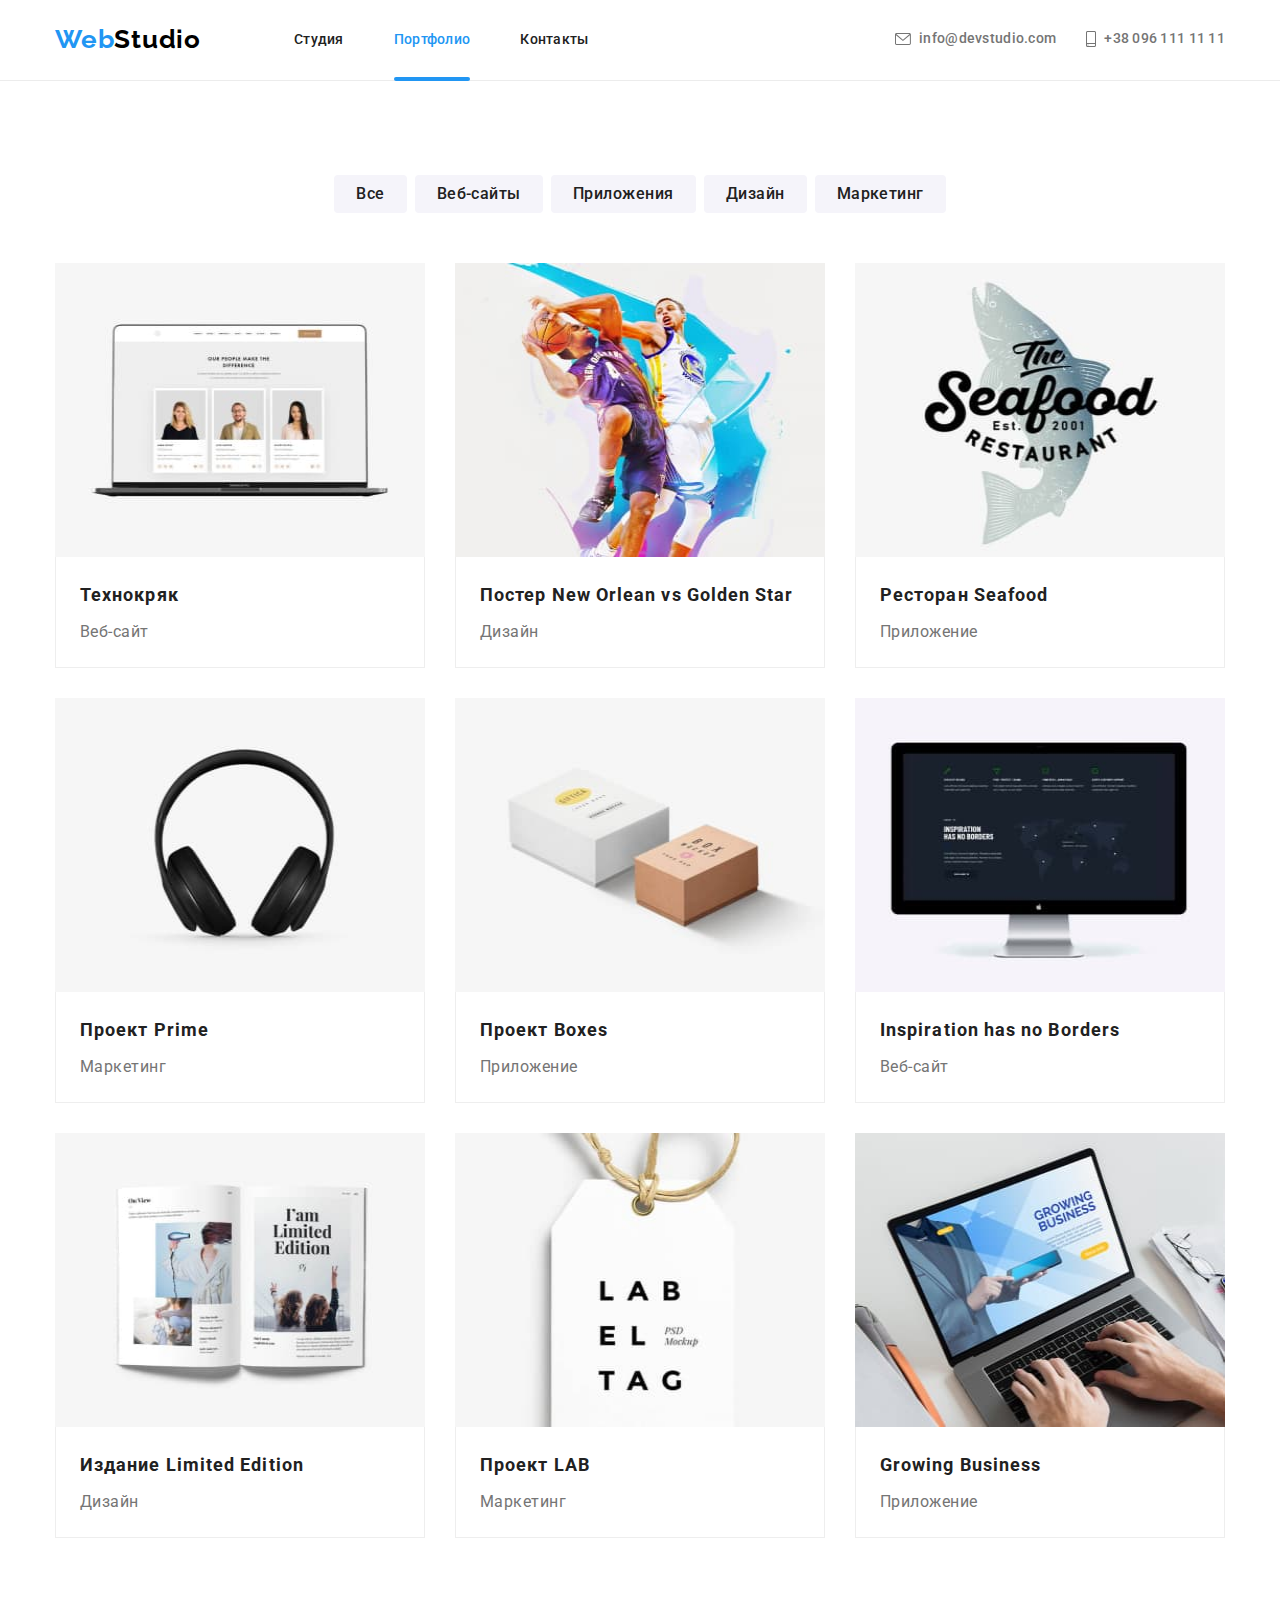
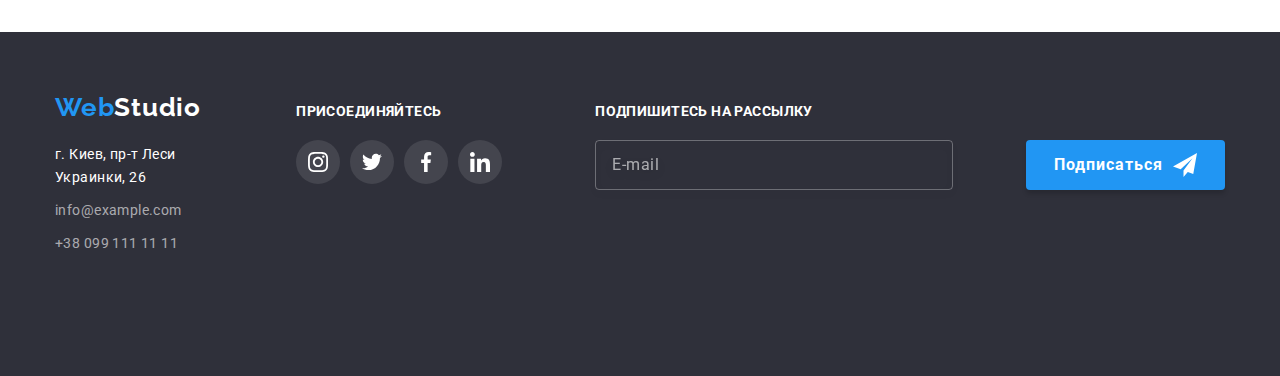
==== commit 8110af51: "проверить" ====
--- a/portfolio.html
+++ b/portfolio.html
@@ -56,9 +56,9 @@
                     </svg>
                 </button>
                 <ul class="mobile-menu__nav list">
-                    <li class="mobile-menu__item"><a href=""
-                            class="mobile-menu__link mobile-menu__link_current link">Студия</a></li>
-                    <li class="mobile-menu__item"><a href="./portfolio.html" class="mobile-menu__link link">Портфолио</a>
+                    <li class="mobile-menu__item"><a href="./index.html"
+                            class="mobile-menu__link link">Студия</a></li>
+                    <li class="mobile-menu__item"><a href="./portfolio.html" class="mobile-menu__link menu__link_current link">Портфолио</a>
                     </li>
                     <li class="mobile-menu__item"><a href="" class="mobile-menu__link link">Контакты</a></li>
                 </ul>
--- a/css/main.min.css
+++ b/css/main.min.css
@@ -1,2 +1,2 @@
-:root{--main-font: "Roboto", sans-serif;--secondary-font: "Raleway", sans-serif;--main-text-color: #212121;--accent-color: #2196f3;--accent-button-backgroundcolor: #188ce8;--accent-background-color: #f5f4fa;--secondary-color: #ffffff;--secondary-gray-color: #757575;--icons-color: #afb1b8;--transition-duration: 250ms;--timing-function: cubic-bezier(0.4, 0, 0.2, 1)}.visually-hidden{position:absolute;width:1px;height:1px;margin:-1px;border:0;padding:0;white-space:nowrap;clip-path:inset(100%);clip:rect(0 0 0 0);overflow:hidden}h1,h2,h3,h4,h5,h6,p{margin-top:0;margin-bottom:0}ul,ol{margin-top:0;margin-bottom:0;padding-left:0}img{display:block}.list{list-style:none}.link{text-decoration:none;display:inline-block}.container{margin:0 auto;width:100%;padding-left:15px;padding-right:15px}@media screen and (min-width: 480px){.container{width:480px;margin:0 auto}}@media screen and (min-width: 768px){.container{width:768px}}@media screen and (min-width: 1200px){.container{width:1200px}}.section{padding-top:60px;padding-bottom:60px;margin:0 auto}@media screen and (min-width: 1200px){.section{padding-top:94px;padding-bottom:94px}}body{font-family:var(--main-font);color:var(--main-text-color)}.common-title{font-weight:700;font-size:28px;line-height:1.18;text-align:center;letter-spacing:0.03em}@media screen and (min-width: 1200px){.common-title{font-size:36px;line-height:1.16}}.social-contacts{display:flex;justify-content:center}.social-contacts__item:not(:last-child){margin-right:10px}.social-contacts__icon{transition-property:fill;transition-duration:var(--transition-duration);transition-timing-function:var(--timing-function)}.social-contacts__icon_theme_light{fill:var(--icons-color)}.social-contacts__icon_theme_dark{fill:var(--secondary-color)}.social-contacts__link:hover .social-contacts__icon,.social-contacts__link:focus .social-contacts__icon{fill:var(--secondary-color)}.social-contacts__link{display:flex;justify-content:center;align-items:center;width:44px;height:44px;border-radius:50%;transition-property:background-color;transition-duration:var(--transition-duration);transition-timing-function:var(--timing-function)}.social-contacts__link_theme_light{background-color:var(--secondary-color)}.social-contacts__link_theme_dark{background-color:rgba(255,255,255,0.1)}.social-contacts__link:hover,.social-contacts__link:focus{background-color:var(--accent-color);outline:none}.backdrop{position:fixed;top:0;left:0;width:100%;height:100%;background:rgba(0,0,0,0.2);z-index:100;opacity:1;transition:opacity var(--transition-duration) var(--timing-function),visibility var(--transition-duration) var(--timing-function)}.is-hidden{opacity:0;visibility:hidden;pointer-events:none}.is-hidden .modal{transform:translate(-50%, -50%) scale(0.8)}.modal{position:absolute;top:50%;left:50%;transform:translate(-50%, -50%) scale(1);transition:transform var(--transition-duration) var(--timing-function);width:450px;height:609px;padding:40px;background:var(--secondary-color);box-shadow:0px 1px 3px rgba(0,0,0,0.12),0px 1px 1px rgba(0,0,0,0.14),0px 2px 1px rgba(0,0,0,0.2);border-radius:4px}@media screen and (min-width: 1200px){.modal{width:528px;height:581px}}.modal__close-btn{position:absolute;width:30px;height:30px;display:flex;justify-content:center;align-items:center;background:var(--secondary-color);border:1px solid rgba(0,0,0,0.1);border-radius:50%;top:8px;right:8px;padding:0px;cursor:pointer;transition:fill var(--transition-duration) var(--timing-function)}.modal__close-btn:hover,.modal__close-btn:focus{fill:var(--accent-color)}.modal__title{font-weight:bold;font-size:20px;line-height:1.15;text-align:center;letter-spacing:0.03em;color:var(--main-text-color);margin-bottom:12px}.modal__form{display:flex;flex-direction:column}.modal__form-field{font-weight:normal;font-size:12px;line-height:1.17;letter-spacing:0.01em;color:var(--secondary-gray-color);margin-bottom:10px}.modal__input{width:100%;height:40px;border:1px solid rgba(33,33,33,0.2);border-radius:4px;padding-left:42px;transition:border-color var(--transition-duration) var(--timing-function)}.modal__input:focus{border-color:var(--accent-color);outline:none}.modal__input:focus+.form-field-icon{fill:var(--accent-color)}.modal__input-wrapper{position:relative;display:block;margin-top:4px}.modal__input-icon{position:absolute;top:50%;left:12px;transform:translateY(-50%);transition:fill var(--transition-duration) var(--timing-function)}.modal__textarea{display:block;width:100%;height:120px;border:1px solid rgba(33,33,33,0.2);border-radius:4px;resize:none;padding:12px 16px;margin-top:4px;margin-bottom:20px;transition:border-color var(--transition-duration) var(--timing-function)}.modal__textarea:focus{border-color:var(--accent-color);outline:none}.modal__textarea::placeholder{color:rgba(117,117,117,0.5);font-weight:normal;font-size:14px;line-height:1.14;letter-spacing:0.01em}.modal__checkbox-policy{font-weight:normal;font-size:12px;line-height:1.17;letter-spacing:0.03em;color:var(--secondary-gray-color);margin-bottom:30px}.modal__checkbox-policy::before{display:inline-block;vertical-align:middle;content:"";width:16px;height:15px;border:2px solid var(--main-text-color);border-radius:2px;cursor:pointer;margin-right:8px;transition:border-color var(--transition-duration) var(--timing-function)}.modal__checkbox:checked+.modal__checkbox-policy::before{background-color:var(--accent-color);border-color:var(--accent-color);background-image:url("../img/icon_check.svg");background-size:contain;background-origin:border-box}.modal__checkbox:focus+.modal__checkbox-policy::before{border-color:var(--accent-color)}.modal__policy-link{color:var(--accent-color)}@media screen and (min-width: 1200px){.modal__checkbox-policy{font-size:14px;line-height:1.71}}@media screen and (max-width: 767px){.menu{display:none}}@media screen and (min-width: 768px){.menu{display:flex}}@media screen and (min-width: 768px){.menu__link{position:relative;font-weight:500;font-size:14px;line-height:1.14;letter-spacing:0.02em;color:var(--main-text-color);transition-property:color;transition-duration:var(--transition-duration);transition-timing-function:var(--timing-function)}.menu__link:hover,.menu__link:focus{color:var(--accent-color);outline:none}.menu__link_current{color:var(--accent-color)}.menu__link_current::after{position:absolute;left:0;bottom:-33px;display:block;content:"";width:100%;height:4px;background:var(--accent-color);border-radius:2px}}@media screen and (min-width: 768px){.menu__item:not(:last-child){margin-right:50px}}.logo{font-family:var(--secondary-font);font-weight:700;font-size:24px;line-height:1.17;letter-spacing:0.03em}.logo_theme_light{color:#000000}.logo_theme_dark{color:var(--secondary-color)}.logo .logo__blue-part{color:var(--accent-color)}@media screen and (min-width: 1200px){.logo{font-family:var(--secondary-font);font-size:26px;line-height:1.19}}@media screen and (max-width: 767px){.contacts{display:none}}@media screen and (min-width: 768px) and (max-width: 1199px){.contacts__item:not(:last-child){margin-bottom:10px}}@media screen and (min-width: 768px){.contacts__envelope-icon{fill:currentColor;margin-right:8px}}@media screen and (min-width: 768px){.contacts__smartphone-icon{fill:currentColor;margin-right:8px}}@media screen and (min-width: 768px){.contacts__mail-link{display:flex;align-items:center;font-weight:500;font-size:12px;line-height:1.17;letter-spacing:0.02em;color:var(--secondary-gray-color);transition-property:color;transition-duration:var(--transition-duration);transition-timing-function:var(--timing-function)}.contacts__mail-link:hover{color:var(--accent-color);outline:none}.contacts__mail-link:hover .envelope-icon{fill:currentColor}.contacts__mail-link:focus{color:var(--accent-color);outline:none}.contacts__mail-link:focus .envelope-icon{fill:currentColor}}@media screen and (min-width: 768px){.contacts__tel-link{display:flex;align-items:center;font-weight:500;font-size:12px;line-height:1.17;letter-spacing:0.02em;color:var(--secondary-gray-color);transition-property:color;transition-duration:var(--transition-duration);transition-timing-function:var(--timing-function)}.contacts__tel-link:hover{color:var(--accent-color);outline:none}.contacts__tel-link:hover .smartphone-icon{fill:currentColor}.contacts__tel-link:focus{color:var(--accent-color);outline:none}.contacts__tel-link:focus .smartphone-icon{fill:currentColor}}@media screen and (min-width: 1200px){.contacts{display:flex;align-items:center}}@media screen and (min-width: 1200px){.contacts__item:not(:last-child){margin-right:30px}}@media screen and (min-width: 1200px){.contacts__mail-link{font-size:14px;line-height:1.14}}@media screen and (min-width: 1200px){.contacts__tel-link{font-size:14px;line-height:1.14}}.modal-btn{align-self:center;width:200px;height:50px;display:inline-block;font-weight:700;font-size:16px;line-height:1.87;letter-spacing:0.06em;color:var(--secondary-color);background-color:var(--accent-color);cursor:pointer;border:none;border-radius:4px;box-shadow:0px 4px 4px rgba(0,0,0,0.15);transition-property:background-color;transition-duration:var(--transition-duration);transition-timing-function:var(--timing-function)}.modal-btn:hover,.modal-btn:focus{background-color:var(--accent-button-backgroundcolor);outline:none}@media screen and (max-width: 767px){.mobile-menu{position:fixed;top:0;left:0;width:100vw;height:100vh;background-color:#ffffff;overflow:auto;opacity:0;visibility:hidden;pointer-events:none;z-index:5}.mobile-menu.is-open{opacity:1;visibility:visible;pointer-events:auto}.mobile-menu__container{position:relative;padding-top:48px;padding-bottom:48px;padding-left:25px}.mobile-menu__close-btn{position:absolute;top:10px;right:15px;width:40px;height:40px;border:none;background-color:transparent;padding:0}.mobile-menu__close-btn:hover,.mobile-menu__close-btn:focus{fill:var(--accent-color)}.mobile-menu__link{font-style:normal;font-weight:500;font-size:40px;line-height:1.18;letter-spacing:0.02em;color:var(--main-text-color)}.mobile-menu__link_current{color:var(--accent-color)}.mobile-menu__link:hover{color:var(--accent-color)}.mobile-menu__item:not(:last-child){margin-bottom:32px}.mobile-menu__contacts{margin-top:302px}.mobile-menu__contacts-item:not(:last-child){margin-bottom:32px}.phone{font-style:normal;font-weight:500;font-size:34px;line-height:1.18;letter-spacing:0.02em;color:var(--accent-color)}.mail{font-style:normal;font-weight:500;font-size:24px;line-height:1.17;letter-spacing:0.02em;color:var(--secondary-gray-color)}.mobile-menu__social-networks{display:flex;margin-top:64px}.mobile-menu__social-networks-item:not(:last-child)::after{content:"";width:22px;height:0px;border:1px solid rgba(33,33,33,0.2);transform:rotate(90deg);margin-left:10px;margin-right:10px}.mobile-menu__social-networks-link{font-style:normal;font-weight:500;font-size:18px;line-height:1.22;letter-spacing:0.02em;color:var(--accent-color)}}@media screen and (max-width: 767px) and (min-width: 768px){.mobile-menu{display:none}}.header{border-bottom:1px solid #ececec}.header__container{display:flex;justify-content:space-between;align-items:center;padding-top:16px;padding-bottom:16px}.header__burger-btn{line-height:0;background-color:transparent;border:none;padding:0}@media screen and (min-width: 768px){.header__burger-btn{display:none}}@media screen and (min-width: 768px){.header__container{padding-top:21px;padding-bottom:21px}}@media screen and (min-width: 768px){.header__logo{margin-right:88px}}@media screen and (min-width: 768px){.header__nav{display:flex;align-items:center}}@media screen and (min-width: 1200px){.header__logo{margin-right:93px}}@media screen and (min-width: 1200px){.header__container{padding-top:24px;padding-bottom:25px}}.hero{padding-top:118px;padding-bottom:118px;text-align:center;background-color:#2f303a;background-image:linear-gradient(rgba(47,48,58,0.4), rgba(47,48,58,0.4)),url(../img/hero/hero-mobile.jpg);background-repeat:no-repeat;background-position:center;background-size:cover;max-width:1600px}@media screen and (min-device-pixel-ratio: 2), screen and (min-resolution: 192dpi), screen and (min-resolution: 2dppx){.hero{background-image:linear-gradient(rgba(47,48,58,0.4), rgba(47,48,58,0.4)),url(../img/hero/hero-mobile@2x.jpg)}}@media screen and (min-width: 768px){.hero{background-image:linear-gradient(rgba(47,48,58,0.4), rgba(47,48,58,0.4)),url(../img/hero/hero-tablet.jpg)}}@media screen and (min-width: 768px) and (min-device-pixel-ratio: 2), screen and (min-width: 768px) and (min-resolution: 192dpi), screen and (min-width: 768px) and (min-resolution: 2dppx){.hero{background-image:linear-gradient(rgba(47,48,58,0.4), rgba(47,48,58,0.4)),url(../img/hero/hero-tablet@2x.jpg)}}@media screen and (min-width: 1200px){.hero{background-image:linear-gradient(rgba(47,48,58,0.4), rgba(47,48,58,0.4)),url(../img/hero/hero-desktop.jpg)}}@media screen and (min-width: 1200px) and (min-device-pixel-ratio: 2), screen and (min-width: 1200px) and (min-resolution: 192dpi), screen and (min-width: 1200px) and (min-resolution: 2dppx){.hero{background-image:linear-gradient(rgba(47,48,58,0.4), rgba(47,48,58,0.4)),url(../img/hero/hero-desktop@2x.jpg)}}@media screen and (min-width: 1200px){.hero{padding-top:200px;padding-bottom:200px}}.hero__title{font-weight:900;font-size:26px;line-height:1.62;text-align:center;letter-spacing:0.06em;text-transform:uppercase;color:var(--secondary-color);margin-bottom:30px}@media screen and (min-width: 1200px){.hero__title{font-size:44px;line-height:1.36}}.benefits{padding-top:60px;padding-bottom:60px}.benefits__icons{display:flex;justify-content:center;align-items:center;max-width:450px;height:120px;background:var(--accent-background-color);border-radius:4px;margin-bottom:30px}@media screen and (min-width: 768px){.benefits__icons{width:354px}}@media screen and (min-width: 1200px){.benefits__icons{width:270px}}.benefits__subtitle{font-weight:700;font-size:14px;line-height:1.14;letter-spacing:0.03em;text-transform:uppercase;color:var(--main-text-color);margin-bottom:10px}@media screen and (max-width: 767px){.benefits__subtitle{text-align:center}}.benefits__text{font-size:14px;line-height:1.71;letter-spacing:0.03em;color:var(--secondary-gray-color)}@media screen and (min-width: 1200px){.benefits{padding-top:94px;padding-bottom:94px}}.benefits-item{max-width:450px}@media screen and (max-width: 767px){.benefits__item:not(:last-child){margin-bottom:30px}}@media screen and (min-width: 768px){.benefits-item{max-width:354px}}@media screen and (min-width: 1200px){.benefits-item{width:270px}}@media screen and (min-width: 768px){.benefits__list{display:flex;flex-wrap:wrap;margin-right:-30px;margin-bottom:-30px}}@media screen and (min-width: 768px){.benefits__item{margin-right:30px;margin-bottom:30px;flex-basis:calc((100% - 2 * 30px) / 2)}}@media screen and (min-width: 1200px){.benefits__item{flex-basis:calc((100% - 4 * 30px) / 4)}}.about{padding-bottom:94px}@media screen and (max-width: 1199px){.about{display:none}}.about__title{margin-bottom:48px}.about__list{display:flex;justify-content:space-between}.about-image__wrapper{position:relative}.about__img-caption{position:absolute;width:100%;height:70px;right:0;bottom:0;padding:27px 82px;background:rgba(47,48,58,0.8);font-weight:bold;font-size:14px;line-height:1.14;text-align:center;letter-spacing:0.03em;text-transform:uppercase;color:var(--secondary-color)}.team{background:var(--accent-background-color)}.team__title{margin-bottom:30px}@media screen and (min-width: 1200px){.team__title{margin-bottom:50px}}.team__name{font-weight:500;font-size:16px;line-height:1.18;letter-spacing:0.03em;color:var(--main-text-color);margin-bottom:10px;text-align:center}.team__position{font-size:16px;line-height:1.18;letter-spacing:0.03em;color:var(--secondary-gray-color);margin-bottom:16px;text-align:center}.team__information{padding-top:30px;padding-bottom:24px;text-align:center;background:var(--secondary-color);box-shadow:0px 1px 3px rgba(0,0,0,0.12),0px 1px 1px rgba(0,0,0,0.14),0px 2px 1px rgba(0,0,0,0.2);border-radius:0px 0px 4px 4px}@media screen and (min-width: 768px){.team__information{padding-left:74px;padding-right:74px}}@media screen and (min-width: 1200px){.team__information{padding-left:32px;padding-right:32px;padding-top:30px;padding-bottom:30px}}.team__member{box-shadow:0px 1px 3px rgba(0,0,0,0.12),0px 1px 1px rgba(0,0,0,0.14),0px 2px 1px rgba(0,0,0,0.2)}@media screen and (max-width: 767px){.team__member:not(:last-child){margin-bottom:30px}}@media screen and (min-width: 768px){.team__member{flex-basis:calc((100% - 60px) / 2);margin-left:30px;margin-top:30px}}@media screen and (min-width: 1200px){.team__member{flex-basis:calc((100% - 120px) / 4)}}@media screen and (min-width: 768px){.team__list{display:flex;flex-wrap:wrap;margin-left:-30px;margin-top:-30px;justify-content:space-between}}.team__foto{max-width:100%}@media screen and (min-width: 768px){.team__foto{width:354px;height:374px}}@media screen and (min-width: 1200px){.team__foto{width:270px;height:260px}}.clients{padding-top:60px;padding-bottom:60px}@media screen and (min-width: 1200px){.clients{padding-top:94px;padding-bottom:94px}}.clients__title{margin-bottom:30px}@media screen and (min-width: 1200px){.clients__title{margin-bottom:50px}}.clients__link{display:flex;justify-content:center;align-items:center;border:1px solid #afb1b8;border-radius:4px;width:210px;height:92px;transition-property:border;transition-duration:var(--transition-duration);transition-timing-function:var(--timing-function)}.clients__link:hover,.clients__link:focus{border:1px solid var(--accent-color);outline:none}.clients__link:hover .clients__icon,.clients__link:focus .clients__icon{fill:var(--accent-color)}@media screen and (min-width: 768px){.clients__link{width:226px}}@media screen and (min-width: 1200px){.clients__link{width:170px}}.clients__icon{fill:var(--icons-color);transition-property:fill;transition-duration:var(--transition-duration);transition-timing-function:var(--timing-function)}.clients__list{display:flex;flex-wrap:wrap;margin-left:-30px;margin-top:-30px}.clients__item{margin-left:30px;margin-top:30px}@media screen and (max-width: 767px){.clients__item{flex-basis:calc((100% - 60px) / 2)}}@media screen and (min-width: 768px){.clients__item{flex-basis:calc((100% - 90px) / 3)}}@media screen and (min-width: 1200px){.clients__item{flex-basis:calc((100% - 180px) / 6)}}.footer{background:#2f303a;padding-top:60px;padding-bottom:60px}.footer__container{align-items:baseline;text-align:center}@media screen and (min-width: 768px) and (max-width: 1199px){.footer__container{display:flex;justify-content:space-around;flex-wrap:wrap}}@media screen and (min-width: 1200px){.footer__container{display:flex;flex-wrap:wrap;text-align:start}}.footer__logo{margin-bottom:20px}.footer__adress-text{font-style:normal;font-size:14px;line-height:1.71;letter-spacing:0.03em;color:var(--secondary-color);margin-bottom:9px}.footer__list-item:not(:last-child){margin-bottom:9px}.footer__contact-link{font-style:normal;font-weight:400;font-size:14px;line-height:1.71;letter-spacing:0.03em;color:rgba(255,255,255,0.6);transition-property:color;transition-duration:var(--transition-duration);transition-timing-function:var(--timing-function)}.footer__contact-link:hover,.footer__contact-link:focus{color:var(--accent-color)}.footer__social-contacts{display:inline-block;width:206px;height:80px;margin-bottom:60px}@media screen and (min-width: 1200px){.footer__social-contacts{margin-right:93px}}.footer__join-text{font-weight:700;font-size:14px;line-height:1.14;letter-spacing:0.03em;text-transform:uppercase;color:var(--secondary-color);margin-bottom:20px}.footer__contacts{margin-bottom:60px}@media screen and (min-width: 1200px){.footer__contacts{margin-right:70px}}.subscription__title{margin-bottom:20px;font-weight:700;font-size:14px;line-height:1.14;letter-spacing:0.03em;text-transform:uppercase;color:var(--secondary-color)}.subscription__input{width:100%;height:50px;border:1px solid rgba(255,255,255,0.3);box-sizing:border-box;filter:drop-shadow(0px 4px 4px rgba(0,0,0,0.15));border-radius:4px;background-color:transparent;font-weight:normal;font-size:16px;line-height:1.25;letter-spacing:0.03em;color:rgba(255,255,255,0.6);padding:15px 16px;margin-bottom:20px;margin-top:20px;transition:border-color var(--transition-duration) var(--timing-function)}.subscription__input::placeholder{font-weight:400;font-size:16px;line-height:1.25;letter-spacing:0.03em;color:rgba(255,255,255,0.6)}.subscription__input:focus{border-color:var(--accent-color);outline:none}@media screen and (min-width: 768px){.subscription__input{display:flex;flex-direction:column}}@media screen and (min-width: 1200px){.subscription__input{width:358px;margin-right:12px;margin-bottom:0}}.subscription__btn{margin:0 auto;display:flex;align-items:center;width:200px;height:50px;background:var(--accent-color);box-shadow:0px 4px 4px rgba(0,0,0,0.15);border-radius:4px;font-weight:700;font-size:16px;line-height:1.88;letter-spacing:0.06em;color:var(--secondary-color);border:none;cursor:pointer;padding:10px 28px;transform:background-color var(--transition-duration) var(--timing-function)}.subscription__btn:hover,.subscription__btn:focus{background-color:var(--accent-button-backgroundcolor)}.subscription__btn-icon{margin-left:10px;fill:currentColor}@media screen and (min-width: 1200px){.footer__form{display:flex;justify-content:flex-start;align-items:flex-end}}.filtr-section-list{display:flex;flex-wrap:wrap;margin-bottom:40px}@media screen and (min-width: 768px){.filtr-section-list{display:flex;justify-content:center;margin-bottom:30px}}@media screen and (min-width: 768px){.filtr-section-list{margin-bottom:50px}}.filtr-section-item:not(:last-child){margin-right:8px}@media screen and (max-width: 767px){.filtr-section-item:nth-child(-n+3){margin-bottom:15px}}.filtr-section-item{transition-property:box-shadow;transition-duration:var(--transition-duration);transition-timing-function:var(--timing-function)}.filtr-btn{font-family:var(--main-font);font-weight:500;font-size:16px;line-height:1.62;letter-spacing:0.03em;background:var(--accent-background-color);color:var(--main-text-color);cursor:pointer;padding:6px 22px;border:none;border-radius:4px;transition-property:color;transition-duration:var(--transition-duration);transition-timing-function:var(--timing-function);transition-property:background-color;transition-duration:var(--transition-duration);transition-timing-function:var(--timing-function);transition-property:box-shadow;transition-duration:var(--transition-duration);transition-timing-function:var(--timing-function)}.filtr-btn:hover,.filtr-btn:focus{background-color:var(--accent-color);color:var(--secondary-color);box-shadow:0px 3px 1px rgba(0,0,0,0.1),0px 1px 2px rgba(0,0,0,0.08),0px 2px 2px rgba(0,0,0,0.12);outline:none}.portfolio-card-link{transition-property:box-shadow;transition-duration:var(--transition-duration);transition-timing-function:var(--timing-function)}.portfolio-card-link:hover,.portfolio-card-link:focus{box-shadow:0px 1px 1px rgba(0,0,0,0.12),0px 4px 4px rgba(0,0,0,0.06),1px 4px 6px rgba(0,0,0,0.16);outline:none}.portfolio-card-link:hover .overlay,.portfolio-card-link:focus .overlay{transform:translateY(0%)}.portfolio-img{max-width:100%}@media screen and (min-width: 768px){.portfolio-img{width:354px;height:294px}}@media screen and (min-width: 1200px){.portfolio-img{width:370px;height:294px}}.overlay{position:absolute;top:0;left:0;width:100%;height:100%;background-color:var(--accent-color);padding:63px 24px;font-family:var(--main-font);font-size:18px;line-height:1.56;letter-spacing:0.03em;color:var(--secondary-color);overflow:auto;transform:translateY(100%);transition:transform var(--transition-duration) var(--timing-function)}.portfolio-img-wrapper{position:relative;overflow:hidden}.portfolio-img-title{font-family:var(--main-font);font-weight:700;font-size:18px;line-height:2;letter-spacing:0.06em;color:var(--main-text-color);margin-bottom:4px}.portfolio-img-text{font-family:var(--main-font);font-size:16px;line-height:1.87;letter-spacing:0.03em;color:var(--secondary-gray-color)}.portfolio-img-content{padding:20px 24px;background:var(--secondary-color);border:1px solid #eeeeee;border-top:none}@media screen and (min-width: 768px) and (max-width: 1199px){.portfolio-img-content-height{height:146px}}@media screen and (max-width: 767px){.portfolio-item:not(:last-child){margin-bottom:30px}}@media screen and (min-width: 768px){.portfolio-list{display:flex;flex-wrap:wrap;margin-left:-30px;margin-top:-30px}}@media screen and (min-width: 768px){.portfolio-item{flex-basis:calc((100% - 60px) / 2);margin-left:30px;margin-top:30px}}@media screen and (min-width: 1200px){.portfolio-item{flex-basis:calc((100% - 90px) / 3);margin-left:30px;margin-top:30px}}
+:root{--main-font: "Roboto", sans-serif;--secondary-font: "Raleway", sans-serif;--main-text-color: #212121;--accent-color: #2196f3;--accent-button-backgroundcolor: #188ce8;--accent-background-color: #f5f4fa;--secondary-color: #ffffff;--secondary-gray-color: #757575;--icons-color: #afb1b8;--transition-duration: 250ms;--timing-function: cubic-bezier(0.4, 0, 0.2, 1)}.visually-hidden{position:absolute;width:1px;height:1px;margin:-1px;border:0;padding:0;white-space:nowrap;clip-path:inset(100%);clip:rect(0 0 0 0);overflow:hidden}h1,h2,h3,h4,h5,h6,p{margin-top:0;margin-bottom:0}ul,ol{margin-top:0;margin-bottom:0;padding-left:0}img{display:block}.list{list-style:none}.link{text-decoration:none;display:inline-block}.container{margin:0 auto;width:100%;padding-left:15px;padding-right:15px}@media screen and (min-width: 480px){.container{width:480px;margin:0 auto}}@media screen and (min-width: 768px){.container{width:768px}}@media screen and (min-width: 1200px){.container{width:1200px}}.section{padding-top:60px;padding-bottom:60px;margin:0 auto}@media screen and (min-width: 1200px){.section{padding-top:94px;padding-bottom:94px}}body{font-family:var(--main-font);color:var(--main-text-color)}.common-title{font-weight:700;font-size:28px;line-height:1.18;text-align:center;letter-spacing:0.03em}@media screen and (min-width: 1200px){.common-title{font-size:36px;line-height:1.16}}.social-contacts{display:flex;justify-content:center}.social-contacts__item:not(:last-child){margin-right:10px}.social-contacts__icon{transition-property:fill;transition-duration:var(--transition-duration);transition-timing-function:var(--timing-function)}.social-contacts__icon_theme_light{fill:var(--icons-color)}.social-contacts__icon_theme_dark{fill:var(--secondary-color)}.social-contacts__link:hover .social-contacts__icon,.social-contacts__link:focus .social-contacts__icon{fill:var(--secondary-color)}.social-contacts__link{display:flex;justify-content:center;align-items:center;width:44px;height:44px;border-radius:50%;transition-property:background-color;transition-duration:var(--transition-duration);transition-timing-function:var(--timing-function)}.social-contacts__link_theme_light{background-color:var(--secondary-color)}.social-contacts__link_theme_dark{background-color:rgba(255,255,255,0.1)}.social-contacts__link:hover,.social-contacts__link:focus{background-color:var(--accent-color);outline:none}.backdrop{position:fixed;top:0;left:0;width:100%;height:100%;background:rgba(0,0,0,0.2);z-index:100;opacity:1;transition:opacity var(--transition-duration) var(--timing-function),visibility var(--transition-duration) var(--timing-function)}.is-hidden{opacity:0;visibility:hidden;pointer-events:none}.is-hidden .modal{transform:translate(-50%, -50%) scale(0.8)}.modal{position:absolute;top:50%;left:50%;transform:translate(-50%, -50%) scale(1);transition:transform var(--transition-duration) var(--timing-function);width:450px;height:609px;padding:40px;background:var(--secondary-color);box-shadow:0px 1px 3px rgba(0,0,0,0.12),0px 1px 1px rgba(0,0,0,0.14),0px 2px 1px rgba(0,0,0,0.2);border-radius:4px;width:100%}@media screen and (min-width: 480px){.modal{width:450px;height:609px}}@media screen and (min-width: 1200px){.modal{width:528px;height:581px}}.modal__close-btn{position:absolute;width:30px;height:30px;display:flex;justify-content:center;align-items:center;background:var(--secondary-color);border:1px solid rgba(0,0,0,0.1);border-radius:50%;top:8px;right:8px;padding:0px;cursor:pointer;transition:fill var(--transition-duration) var(--timing-function)}.modal__close-btn:hover,.modal__close-btn:focus{fill:var(--accent-color)}.modal__title{font-weight:bold;font-size:20px;line-height:1.15;text-align:center;letter-spacing:0.03em;color:var(--main-text-color);margin-bottom:12px}.modal__form{display:flex;flex-direction:column}.modal__form-field{font-weight:normal;font-size:12px;line-height:1.17;letter-spacing:0.01em;color:var(--secondary-gray-color);margin-bottom:10px}.modal__input{width:100%;height:40px;border:1px solid rgba(33,33,33,0.2);border-radius:4px;padding-left:42px;transition:border-color var(--transition-duration) var(--timing-function)}.modal__input:focus{border-color:var(--accent-color);outline:none}.modal__input:focus+.form-field-icon{fill:var(--accent-color)}.modal__input-wrapper{position:relative;display:block;margin-top:4px}.modal__input-icon{position:absolute;top:50%;left:12px;transform:translateY(-50%);transition:fill var(--transition-duration) var(--timing-function)}.modal__textarea{display:block;width:100%;height:120px;border:1px solid rgba(33,33,33,0.2);border-radius:4px;resize:none;padding:12px 16px;margin-top:4px;margin-bottom:20px;transition:border-color var(--transition-duration) var(--timing-function)}.modal__textarea:focus{border-color:var(--accent-color);outline:none}.modal__textarea::placeholder{color:rgba(117,117,117,0.5);font-weight:normal;font-size:14px;line-height:1.14;letter-spacing:0.01em}.modal__checkbox-policy{font-weight:normal;font-size:12px;line-height:1.17;letter-spacing:0.03em;color:var(--secondary-gray-color);margin-bottom:30px}.modal__checkbox-policy::before{display:inline-block;vertical-align:middle;content:"";width:16px;height:15px;border:2px solid var(--main-text-color);border-radius:2px;cursor:pointer;margin-right:8px;transition:border-color var(--transition-duration) var(--timing-function)}.modal__checkbox:checked+.modal__checkbox-policy::before{background-color:var(--accent-color);border-color:var(--accent-color);background-image:url("../img/icon_check.svg");background-size:contain;background-origin:border-box}.modal__checkbox:focus+.modal__checkbox-policy::before{border-color:var(--accent-color)}.modal__policy-link{color:var(--accent-color)}@media screen and (min-width: 1200px){.modal__checkbox-policy{font-size:14px;line-height:1.71}}@media screen and (max-width: 767px){.menu{display:none}}@media screen and (min-width: 768px){.menu{display:flex}}@media screen and (min-width: 768px){.menu__link{position:relative;font-weight:500;font-size:14px;line-height:1.14;letter-spacing:0.02em;color:var(--main-text-color);transition-property:color;transition-duration:var(--transition-duration);transition-timing-function:var(--timing-function)}.menu__link:hover,.menu__link:focus{color:var(--accent-color);outline:none}.menu__link_current{color:var(--accent-color)}.menu__link_current::after{position:absolute;left:0;bottom:-33px;display:block;content:"";width:100%;height:4px;background:var(--accent-color);border-radius:2px}}@media screen and (min-width: 768px){.menu__item:not(:last-child){margin-right:50px}}.logo{font-family:var(--secondary-font);font-weight:700;font-size:24px;line-height:1.17;letter-spacing:0.03em}.logo_theme_light{color:#000000}.logo_theme_dark{color:var(--secondary-color)}.logo .logo__blue-part{color:var(--accent-color)}@media screen and (min-width: 1200px){.logo{font-family:var(--secondary-font);font-size:26px;line-height:1.19}}@media screen and (max-width: 767px){.contacts{display:none}}@media screen and (min-width: 768px) and (max-width: 1199px){.contacts__item:not(:last-child){margin-bottom:10px}}@media screen and (min-width: 768px){.contacts__envelope-icon{fill:currentColor;margin-right:8px}}@media screen and (min-width: 768px){.contacts__smartphone-icon{fill:currentColor;margin-right:8px}}@media screen and (min-width: 768px){.contacts__mail-link{display:flex;align-items:center;font-weight:500;font-size:12px;line-height:1.17;letter-spacing:0.02em;color:var(--secondary-gray-color);transition-property:color;transition-duration:var(--transition-duration);transition-timing-function:var(--timing-function)}.contacts__mail-link:hover{color:var(--accent-color);outline:none}.contacts__mail-link:hover .envelope-icon{fill:currentColor}.contacts__mail-link:focus{color:var(--accent-color);outline:none}.contacts__mail-link:focus .envelope-icon{fill:currentColor}}@media screen and (min-width: 768px){.contacts__tel-link{display:flex;align-items:center;font-weight:500;font-size:12px;line-height:1.17;letter-spacing:0.02em;color:var(--secondary-gray-color);transition-property:color;transition-duration:var(--transition-duration);transition-timing-function:var(--timing-function)}.contacts__tel-link:hover{color:var(--accent-color);outline:none}.contacts__tel-link:hover .smartphone-icon{fill:currentColor}.contacts__tel-link:focus{color:var(--accent-color);outline:none}.contacts__tel-link:focus .smartphone-icon{fill:currentColor}}@media screen and (min-width: 1200px){.contacts{display:flex;align-items:center}}@media screen and (min-width: 1200px){.contacts__item:not(:last-child){margin-right:30px}}@media screen and (min-width: 1200px){.contacts__mail-link{font-size:14px;line-height:1.14}}@media screen and (min-width: 1200px){.contacts__tel-link{font-size:14px;line-height:1.14}}.modal-btn{align-self:center;width:200px;height:50px;display:inline-block;font-weight:700;font-size:16px;line-height:1.87;letter-spacing:0.06em;color:var(--secondary-color);background-color:var(--accent-color);cursor:pointer;border:none;border-radius:4px;box-shadow:0px 4px 4px rgba(0,0,0,0.15);transition-property:background-color;transition-duration:var(--transition-duration);transition-timing-function:var(--timing-function)}.modal-btn:hover,.modal-btn:focus{background-color:var(--accent-button-backgroundcolor);outline:none}@media screen and (max-width: 767px){.mobile-menu{position:fixed;top:0;left:0;width:100vw;height:100vh;background-color:#ffffff;overflow:auto;opacity:0;visibility:hidden;pointer-events:none;z-index:5}.mobile-menu__container{position:relative;padding-top:48px;padding-bottom:48px;padding-left:25px}.mobile-menu__close-btn{position:absolute;top:10px;right:15px;width:40px;height:40px;border:none;background-color:transparent;padding:0}.mobile-menu__close-btn:hover,.mobile-menu__close-btn:focus{fill:var(--accent-color)}.mobile-menu__link{font-style:normal;font-weight:500;font-size:40px;line-height:1.18;letter-spacing:0.02em;color:var(--main-text-color)}.mobile-menu__link_current{color:var(--accent-color)}.mobile-menu__link:hover{color:var(--accent-color)}.mobile-menu__item:not(:last-child){margin-bottom:32px}.mobile-menu__contacts{margin-top:302px}.mobile-menu__contacts-item:not(:last-child){margin-bottom:32px}.phone{font-style:normal;font-weight:500;font-size:34px;line-height:1.18;letter-spacing:0.02em;color:var(--accent-color)}.mail{font-style:normal;font-weight:500;font-size:24px;line-height:1.17;letter-spacing:0.02em;color:var(--secondary-gray-color)}.mobile-menu__social-networks{display:flex;margin-top:64px;flex-wrap:wrap}.mobile-menu__social-networks-item:not(:last-child)::after{content:"";width:22px;height:0px;border:1px solid rgba(33,33,33,0.2);transform:rotate(90deg);margin-left:10px;margin-right:10px}.mobile-menu__social-networks-link{font-style:normal;font-weight:500;font-size:18px;line-height:1.22;letter-spacing:0.02em;color:var(--accent-color)}.mobile-menu.is-open{opacity:1;visibility:visible;pointer-events:auto}}@media screen and (min-width: 768px){.mobile-menu{display:none}}.header{border-bottom:1px solid #ececec}.header__container{display:flex;justify-content:space-between;align-items:center;padding-top:16px;padding-bottom:16px}.header__burger-btn{line-height:0;background-color:transparent;border:none;padding:0}@media screen and (min-width: 768px){.header__burger-btn{display:none}}@media screen and (min-width: 768px){.header__container{padding-top:21px;padding-bottom:21px}}@media screen and (min-width: 768px){.header__logo{margin-right:88px}}@media screen and (min-width: 768px){.header__nav{display:flex;align-items:center}}@media screen and (min-width: 1200px){.header__logo{margin-right:93px}}@media screen and (min-width: 1200px){.header__container{padding-top:24px;padding-bottom:25px}}.hero{padding-top:118px;padding-bottom:118px;text-align:center;background-color:#2f303a;background-image:linear-gradient(rgba(47,48,58,0.4), rgba(47,48,58,0.4)),url(../img/hero/hero-mobile.jpg);background-repeat:no-repeat;background-position:center;background-size:cover;max-width:1600px}@media screen and (min-device-pixel-ratio: 2), screen and (min-resolution: 192dpi), screen and (min-resolution: 2dppx){.hero{background-image:linear-gradient(rgba(47,48,58,0.4), rgba(47,48,58,0.4)),url(../img/hero/hero-mobile@2x.jpg)}}@media screen and (min-width: 768px){.hero{background-image:linear-gradient(rgba(47,48,58,0.4), rgba(47,48,58,0.4)),url(../img/hero/hero-tablet.jpg)}}@media screen and (min-width: 768px) and (min-device-pixel-ratio: 2), screen and (min-width: 768px) and (min-resolution: 192dpi), screen and (min-width: 768px) and (min-resolution: 2dppx){.hero{background-image:linear-gradient(rgba(47,48,58,0.4), rgba(47,48,58,0.4)),url(../img/hero/hero-tablet@2x.jpg)}}@media screen and (min-width: 1200px){.hero{background-image:linear-gradient(rgba(47,48,58,0.4), rgba(47,48,58,0.4)),url(../img/hero/hero-desktop.jpg)}}@media screen and (min-width: 1200px) and (min-device-pixel-ratio: 2), screen and (min-width: 1200px) and (min-resolution: 192dpi), screen and (min-width: 1200px) and (min-resolution: 2dppx){.hero{background-image:linear-gradient(rgba(47,48,58,0.4), rgba(47,48,58,0.4)),url(../img/hero/hero-desktop@2x.jpg)}}@media screen and (min-width: 1200px){.hero{padding-top:200px;padding-bottom:200px}}.hero__title{font-weight:900;font-size:26px;line-height:1.62;text-align:center;letter-spacing:0.06em;text-transform:uppercase;color:var(--secondary-color);margin-bottom:30px}@media screen and (min-width: 1200px){.hero__title{font-size:44px;line-height:1.36}}.benefits{padding-top:60px;padding-bottom:60px}.benefits__icons{display:flex;justify-content:center;align-items:center;max-width:450px;height:120px;background:var(--accent-background-color);border-radius:4px;margin-bottom:30px}@media screen and (min-width: 768px){.benefits__icons{width:354px}}@media screen and (min-width: 1200px){.benefits__icons{width:270px}}.benefits__subtitle{font-weight:700;font-size:14px;line-height:1.14;letter-spacing:0.03em;text-transform:uppercase;color:var(--main-text-color);margin-bottom:10px}@media screen and (max-width: 767px){.benefits__subtitle{text-align:center}}.benefits__text{font-size:14px;line-height:1.71;letter-spacing:0.03em;color:var(--secondary-gray-color)}@media screen and (min-width: 1200px){.benefits{padding-top:94px;padding-bottom:94px}}.benefits-item{max-width:450px}@media screen and (max-width: 767px){.benefits__item:not(:last-child){margin-bottom:30px}}@media screen and (min-width: 768px){.benefits-item{max-width:354px}}@media screen and (min-width: 1200px){.benefits-item{width:270px}}@media screen and (min-width: 768px){.benefits__list{display:flex;flex-wrap:wrap;margin-right:-30px;margin-bottom:-30px}}@media screen and (min-width: 768px){.benefits__item{margin-right:30px;margin-bottom:30px;flex-basis:calc((100% - 2 * 30px) / 2)}}@media screen and (min-width: 1200px){.benefits__item{flex-basis:calc((100% - 4 * 30px) / 4)}}.about{padding-bottom:94px}@media screen and (max-width: 1199px){.about{display:none}}.about__title{margin-bottom:48px}.about__list{display:flex;justify-content:space-between}.about-image__wrapper{position:relative}.about__img-caption{position:absolute;width:100%;height:70px;right:0;bottom:0;padding:27px 82px;background:rgba(47,48,58,0.8);font-weight:bold;font-size:14px;line-height:1.14;text-align:center;letter-spacing:0.03em;text-transform:uppercase;color:var(--secondary-color)}.team{background:var(--accent-background-color)}.team__title{margin-bottom:30px}@media screen and (min-width: 1200px){.team__title{margin-bottom:50px}}.team__name{font-weight:500;font-size:16px;line-height:1.18;letter-spacing:0.03em;color:var(--main-text-color);margin-bottom:10px;text-align:center}.team__position{font-size:16px;line-height:1.18;letter-spacing:0.03em;color:var(--secondary-gray-color);margin-bottom:16px;text-align:center}.team__information{padding-top:30px;padding-bottom:24px;text-align:center;background:var(--secondary-color);box-shadow:0px 1px 3px rgba(0,0,0,0.12),0px 1px 1px rgba(0,0,0,0.14),0px 2px 1px rgba(0,0,0,0.2);border-radius:0px 0px 4px 4px}@media screen and (min-width: 768px){.team__information{padding-left:74px;padding-right:74px}}@media screen and (min-width: 1200px){.team__information{padding-left:32px;padding-right:32px;padding-top:30px;padding-bottom:30px}}.team__member{box-shadow:0px 1px 3px rgba(0,0,0,0.12),0px 1px 1px rgba(0,0,0,0.14),0px 2px 1px rgba(0,0,0,0.2)}@media screen and (max-width: 767px){.team__member:not(:last-child){margin-bottom:30px}}@media screen and (min-width: 768px){.team__member{flex-basis:calc((100% - 60px) / 2);margin-left:30px;margin-top:30px}}@media screen and (min-width: 1200px){.team__member{flex-basis:calc((100% - 120px) / 4)}}@media screen and (min-width: 768px){.team__list{display:flex;flex-wrap:wrap;margin-left:-30px;margin-top:-30px;justify-content:space-between}}.team__foto{max-width:100%}@media screen and (min-width: 768px){.team__foto{width:354px;height:374px}}@media screen and (min-width: 1200px){.team__foto{width:270px;height:260px}}.clients{padding-top:60px;padding-bottom:60px}@media screen and (min-width: 1200px){.clients{padding-top:94px;padding-bottom:94px}}.clients__title{margin-bottom:30px}@media screen and (min-width: 1200px){.clients__title{margin-bottom:50px}}.clients__link{display:flex;justify-content:center;align-items:center;border:1px solid #afb1b8;border-radius:4px;width:210px;height:92px;transition-property:border;transition-duration:var(--transition-duration);transition-timing-function:var(--timing-function)}.clients__link:hover,.clients__link:focus{border:1px solid var(--accent-color);outline:none}.clients__link:hover .clients__icon,.clients__link:focus .clients__icon{fill:var(--accent-color)}@media screen and (min-width: 768px){.clients__link{width:226px}}@media screen and (min-width: 1200px){.clients__link{width:170px}}.clients__icon{fill:var(--icons-color);transition-property:fill;transition-duration:var(--transition-duration);transition-timing-function:var(--timing-function)}.clients__list{display:flex;justify-content:center;flex-wrap:wrap;margin-left:-30px;margin-top:-30px}.clients__item{margin-left:30px;margin-top:30px}@media screen and (max-width: 767px){.clients__item{flex-basis:calc((100% - 60px) / 2)}}@media screen and (min-width: 768px){.clients__item{flex-basis:calc((100% - 90px) / 3)}}@media screen and (min-width: 1200px){.clients__item{flex-basis:calc((100% - 180px) / 6)}}.footer{background:#2f303a;padding-top:60px;padding-bottom:60px}.footer__container{align-items:baseline;text-align:center}@media screen and (min-width: 768px) and (max-width: 1199px){.footer__container{display:flex;justify-content:space-around;flex-wrap:wrap}}@media screen and (min-width: 1200px){.footer__container{display:flex;text-align:start}}.footer__logo{margin-bottom:20px}.footer__adress-text{font-style:normal;font-size:14px;line-height:1.71;letter-spacing:0.03em;color:var(--secondary-color);margin-bottom:9px}.footer__list-item:not(:last-child){margin-bottom:9px}.footer__contact-link{font-style:normal;font-weight:400;font-size:14px;line-height:1.71;letter-spacing:0.03em;color:rgba(255,255,255,0.6);transition-property:color;transition-duration:var(--transition-duration);transition-timing-function:var(--timing-function)}.footer__contact-link:hover,.footer__contact-link:focus{color:var(--accent-color)}.footer__social-contacts{display:inline-block;width:206px;height:80px;margin-bottom:60px}@media screen and (min-width: 1200px){.footer__social-contacts{margin-right:93px}}.footer__join-text{font-weight:700;font-size:14px;line-height:1.14;letter-spacing:0.03em;text-transform:uppercase;color:var(--secondary-color);margin-bottom:20px}.footer__contacts{margin-bottom:60px}@media screen and (min-width: 1200px){.footer__contacts{margin-right:70px}}.subscription__title{margin-bottom:20px;font-weight:700;font-size:14px;line-height:1.14;letter-spacing:0.03em;text-transform:uppercase;color:var(--secondary-color)}.subscription__input{width:100%;height:50px;border:1px solid rgba(255,255,255,0.3);box-sizing:border-box;filter:drop-shadow(0px 4px 4px rgba(0,0,0,0.15));border-radius:4px;background-color:transparent;font-weight:normal;font-size:16px;line-height:1.25;letter-spacing:0.03em;color:rgba(255,255,255,0.6);padding:15px 16px;margin-bottom:20px;margin-top:20px;transition:border-color var(--transition-duration) var(--timing-function)}.subscription__input::placeholder{font-weight:400;font-size:16px;line-height:1.25;letter-spacing:0.03em;color:rgba(255,255,255,0.6)}.subscription__input:focus{border-color:var(--accent-color);outline:none}@media screen and (min-width: 480px) and (max-width: 1199px){.subscription__input{width:450px;display:flex;flex-direction:column}}@media screen and (min-width: 1200px){.subscription__input{width:358px;margin-right:12px;margin-bottom:0}}.subscription__btn{margin:0 auto;display:flex;align-items:center;width:200px;height:50px;background:var(--accent-color);box-shadow:0px 4px 4px rgba(0,0,0,0.15);border-radius:4px;font-weight:700;font-size:16px;line-height:1.88;letter-spacing:0.06em;color:var(--secondary-color);border:none;cursor:pointer;padding:10px 28px;transform:background-color var(--transition-duration) var(--timing-function)}.subscription__btn:hover,.subscription__btn:focus{background-color:var(--accent-button-backgroundcolor)}.subscription__btn-icon{margin-left:10px;fill:currentColor}@media screen and (min-width: 1200px){.footer__form{display:flex;justify-content:flex-start;align-items:flex-end}}.filtr-section-list{display:flex;flex-wrap:wrap;margin-bottom:40px}@media screen and (min-width: 768px){.filtr-section-list{display:flex;justify-content:center;margin-bottom:30px}}@media screen and (min-width: 768px){.filtr-section-list{margin-bottom:50px}}.filtr-section-item:not(:last-child){margin-right:8px}@media screen and (max-width: 767px){.filtr-section-item:nth-child(-n+3){margin-bottom:15px}}.filtr-section-item{transition-property:box-shadow;transition-duration:var(--transition-duration);transition-timing-function:var(--timing-function)}.filtr-btn{font-family:var(--main-font);font-weight:500;font-size:16px;line-height:1.62;letter-spacing:0.03em;background:var(--accent-background-color);color:var(--main-text-color);cursor:pointer;padding:6px 22px;border:none;border-radius:4px;transition-property:color;transition-duration:var(--transition-duration);transition-timing-function:var(--timing-function);transition-property:background-color;transition-duration:var(--transition-duration);transition-timing-function:var(--timing-function);transition-property:box-shadow;transition-duration:var(--transition-duration);transition-timing-function:var(--timing-function)}.filtr-btn:hover,.filtr-btn:focus{background-color:var(--accent-color);color:var(--secondary-color);box-shadow:0px 3px 1px rgba(0,0,0,0.1),0px 1px 2px rgba(0,0,0,0.08),0px 2px 2px rgba(0,0,0,0.12);outline:none}.portfolio-card-link{transition-property:box-shadow;transition-duration:var(--transition-duration);transition-timing-function:var(--timing-function)}.portfolio-card-link:hover,.portfolio-card-link:focus{box-shadow:0px 1px 1px rgba(0,0,0,0.12),0px 4px 4px rgba(0,0,0,0.06),1px 4px 6px rgba(0,0,0,0.16);outline:none}.portfolio-card-link:hover .overlay,.portfolio-card-link:focus .overlay{transform:translateY(0%)}.portfolio-img{max-width:100%}@media screen and (min-width: 768px){.portfolio-img{width:354px;height:294px}}@media screen and (min-width: 1200px){.portfolio-img{width:370px;height:294px}}.overlay{position:absolute;top:0;left:0;width:100%;height:100%;background-color:var(--accent-color);padding:63px 24px;font-family:var(--main-font);font-size:18px;line-height:1.56;letter-spacing:0.03em;color:var(--secondary-color);overflow:auto;transform:translateY(100%);transition:transform var(--transition-duration) var(--timing-function)}.portfolio-img-wrapper{position:relative;overflow:hidden}.portfolio-img-title{font-family:var(--main-font);font-weight:700;font-size:18px;line-height:2;letter-spacing:0.06em;color:var(--main-text-color);margin-bottom:4px}.portfolio-img-text{font-family:var(--main-font);font-size:16px;line-height:1.87;letter-spacing:0.03em;color:var(--secondary-gray-color)}.portfolio-img-content{padding:20px 24px;background:var(--secondary-color);border:1px solid #eeeeee;border-top:none}@media screen and (min-width: 768px) and (max-width: 1199px){.portfolio-img-content-height{height:146px}}@media screen and (max-width: 767px){.portfolio-item:not(:last-child){margin-bottom:30px}}@media screen and (min-width: 768px){.portfolio-list{display:flex;flex-wrap:wrap;margin-left:-30px;margin-top:-30px}}@media screen and (min-width: 768px){.portfolio-item{flex-basis:calc((100% - 60px) / 2);margin-left:30px;margin-top:30px}}@media screen and (min-width: 1200px){.portfolio-item{flex-basis:calc((100% - 90px) / 3);margin-left:30px;margin-top:30px}}
 /*# sourceMappingURL=main.min.css.map */